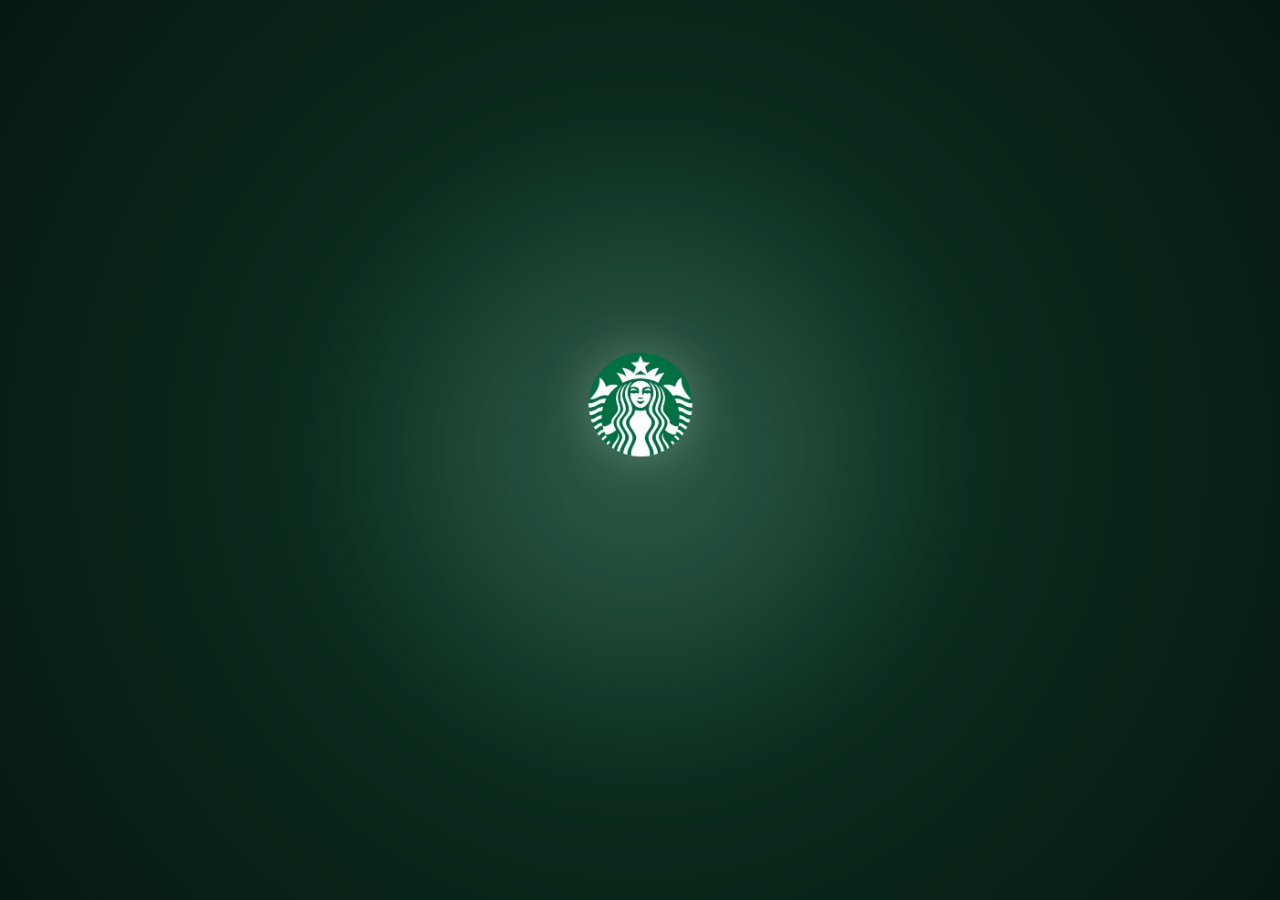
==== index.html @ 46cacd13 "added pages" ====
<!DOCTYPE html>
<html lang="en">

<head>

    <meta charset="UTF-8">

    <meta
        name="viewport"
        content="width=device-width, initial-scale=1.0"
    >

    <title>StarBucks</title>

    <!-- Browser Tab Icon -->
    <link
        rel="icon"
        type="image/png"
        href="images/1.png"
    >

    <link
        rel="stylesheet"
        href="style.css"
    >

</head>


<body>


    <!-- =====================================================
         LOADING SCREEN
    ====================================================== -->

    <div id="loadingScreen">

        <div class="loadingGlow"></div>

        <div id="particles"></div>

        <div class="loadingLogoWrapper">

            <img
                src="images/1.png"
                alt="StarBucks Logo"
                id="loadingLogo"
            >

        </div>

        <div class="loadingBrand">

            <span>StarBucks</span>

            <div class="loadingLine"></div>

            <small>
                COFFEE EXPERIENCE
            </small>

        </div>

    </div>



    <!-- =====================================================
         MAIN SCROLL CONTAINER
    ====================================================== -->

    <main id="page">


        <!-- =================================================
             SECTION 1 — LANDING PAGE
        ================================================== -->

        <section
            class="pageSection landingSection"
            id="homePage"
        >


            <!-- Background Video 1 -->

            <video
                id="backgroundVideo1"
                class="backgroundVideo active"
                muted
                playsinline
                preload="auto"
            ></video>


            <!-- Background Video 2 -->

            <video
                id="backgroundVideo2"
                class="backgroundVideo"
                muted
                playsinline
                preload="auto"
            ></video>


            <!-- Dark overlay -->

            <div class="videoOverlay"></div>


            <!-- NAVBAR -->

            <header class="navbar">


                <!-- LOGO -->

                <a
                    href="#"
                    class="navLogo"
                >

                    <img
                        src="images/1.png"
                        alt="StarBucks Logo"
                    >

                </a>



                <!-- NAVIGATION -->

                <nav class="navLinks">

                    <a href="#summer">
                        MENU
                    </a>

                    <a href="#summer">
                        MERCHANDISE
                    </a>

                    <a href="#summer">
                        REWARDS
                    </a>

                    <a
                        href="#"
                        class="signIn"
                    >
                        Sign in
                    </a>

                    <a
                        href="#"
                        class="joinNow"
                    >
                        Join Now
                    </a>

                </nav>


            </header>



            <!-- HERO -->

            <div class="hero">

                <div class="heroContent">


                    <p class="smallText">
                        WELCOME TO YOUR COFFEE EXPERIENCE
                    </p>


                    <h1>
                        GOOD COFFEE.<br>
                        GOOD MOMENTS.
                    </h1>


                    <p class="heroDescription">
                        Discover handcrafted coffee,
                        delicious moments, and a place
                        made for everyone.
                    </p>


                    <div class="heroButtons">


                        <a
                            href="#summer"
                            class="primaryButton"
                        >
                            ORDER NOW
                        </a>


                        <a
                            href="#summer"
                            class="secondaryButton"
                        >
                            EXPLORE MENU
                        </a>


                    </div>


                </div>

            </div>



            <!-- SCROLL INDICATOR -->

            <a
                href="#summer"
                class="scrollIndicator"
            >

                <span></span>

                <small>
                    SCROLL TO EXPLORE
                </small>

            </a>


        </section>



        <!-- =================================================
             SECTION 2 — SUMMER CLUB
        ================================================== -->

        <section
            class="pageSection summerSection"
            id="summer"
        >


            <!-- Background -->

            <div class="summerBackground"></div>

            <div class="summerOverlay"></div>



            <!-- CONTENT -->

            <div class="summerContainer">


                <!-- IMAGE -->

                <div class="summerImageWrapper">

                    <img
                        src="images/2.png"
                        alt="StarBucks Summer Club"
                        class="summerImage"
                    >

                </div>



                <!-- TEXT -->

                <div class="summerContent">


                    <p class="summerEyebrow">
                        STARBUCKS SUMMER CLUB
                    </p>


                    <h2>

                        <span>Summer</span>

                        <em>
                            is here.
                        </em>

                    </h2>


                    <p class="summerDescription">

                        As summer reaches its peak,
                        Starbucks Summer Club turns up
                        electric vibes with brighter bursts,
                        bolder flavors and seasonal
                        surprises — doubling down on the joy.

                    </p>


                    <a
                        href="#"
                        class="summerButton"
                    >
                        EXPLORE
                    </a>


                </div>


            </div>



            <!-- SCROLL DOWN -->

            <a
                href="#homePage"
                class="summerScroll"
            >

                ↑
                BACK TO TOP

            </a>


        </section>


    </main>



    <script src="script.js"></script>

</body>

</html>
---- style.css ----
/* =========================================================
   STARBUCKS EXPERIENCE
========================================================= */

* {
    margin: 0;
    padding: 0;
    box-sizing: border-box;
}


html {
    scroll-behavior: smooth;
}


body {
    font-family: Arial, Helvetica, sans-serif;
    background: #071a12;
    overflow: hidden;
}


/* =========================================================
   SCROLL SNAP
========================================================= */

#page {

    height: 100vh;

    overflow-y: auto;

    scroll-snap-type: y mandatory;

    scroll-behavior: smooth;

    scrollbar-width: none;
}


#page::-webkit-scrollbar {
    display: none;
}


.pageSection {

    height: 100vh;

    min-height: 100vh;

    position: relative;

    scroll-snap-align: start;

    scroll-snap-stop: always;

    overflow: hidden;
}



/* =========================================================
   LOADING SCREEN
========================================================= */

#loadingScreen {

    position: fixed;

    inset: 0;

    z-index: 9999;

    background:
        radial-gradient(
            circle at center,
            #174b35 0%,
            #0b2b1d 45%,
            #061810 100%
        );

    display: flex;

    align-items: center;

    justify-content: center;

    flex-direction: column;

    opacity: 1;

    visibility: visible;

    transition:
        opacity 1s ease,
        visibility 1s ease;

    overflow: hidden;
}


#loadingScreen.hide {

    opacity: 0;

    visibility: hidden;

    pointer-events: none;

}


.loadingGlow {

    position: absolute;

    width: 450px;

    height: 450px;

    border-radius: 50%;

    background: rgba(255,255,255,.08);

    filter: blur(80px);

    animation: loadingGlow 4s ease-in-out infinite;
}


@keyframes loadingGlow {

    0%,
    100% {
        transform: scale(.8);
        opacity: .4;
    }

    50% {
        transform: scale(1.2);
        opacity: .8;
    }

}


/* =========================================================
   PARTICLES
========================================================= */

#particles {

    position: absolute;

    inset: 0;

    overflow: hidden;

    pointer-events: none;
}


.particle {

    position: absolute;

    border-radius: 50%;

    background: rgba(255,255,255,.8);

    box-shadow:
        0 0 8px rgba(255,255,255,.8);

    opacity: 0;

    animation:
        dustAssemble
        var(--duration)
        ease-out
        var(--delay)
        forwards;
}


@keyframes dustAssemble {

    0% {

        transform:
            translate(
                var(--startX),
                var(--startY)
            )
            scale(1);

        opacity: 0;

    }

    25% {
        opacity: .8;
    }

    75% {
        opacity: .7;
    }

    100% {

        transform:
            translate(0,0)
            scale(.2);

        opacity: 0;

    }

}



/* =========================================================
   LOADING LOGO
========================================================= */

.loadingLogoWrapper {

    position: relative;

    z-index: 5;

    display: flex;

    justify-content: center;

    align-items: center;
}


#loadingLogo {

    width: 115px;

    height: 115px;

    object-fit: contain;

    opacity: 0;

    transform:
        scale(.35)
        rotate(-12deg);

    filter:
        drop-shadow(
            0 0 25px
            rgba(255,255,255,.25)
        );

    transition:
        opacity 1.2s ease,
        transform 1.5s cubic-bezier(.2,.8,.2,1);

}


#loadingLogo.show {

    opacity: 1;

    transform:
        scale(1)
        rotate(0deg);

}



/* =========================================================
   LOADING BRAND
========================================================= */

.loadingBrand {

    position: relative;

    z-index: 5;

    margin-top: 24px;

    text-align: center;

    color: white;

    opacity: 0;

    transform: translateY(20px);

    transition:
        opacity 1s ease,
        transform 1s ease;
}


.loadingBrand.show {

    opacity: 1;

    transform: translateY(0);

}


.loadingBrand span {

    display: block;

    font-size: 24px;

    font-weight: 700;

    letter-spacing: 3px;

}


.loadingLine {

    width: 70px;

    height: 1px;

    margin: 10px auto;

    background: rgba(255,255,255,.7);
}


.loadingBrand small {

    font-size: 9px;

    letter-spacing: 4px;

    opacity: .7;
}



/* =========================================================
   BACKGROUND VIDEOS
========================================================= */

.backgroundVideo {

    position: absolute;

    inset: 0;

    width: 100%;

    height: 100%;

    object-fit: cover;

    opacity: 0;

    z-index: 0;

    transition:
        opacity 1.4s ease;
}


.backgroundVideo.active {

    opacity: 1;

}


/* =========================================================
   VIDEO OVERLAY
========================================================= */

.videoOverlay {

    position: absolute;

    inset: 0;

    z-index: 1;

    background:

        linear-gradient(
            90deg,
            rgba(0,0,0,.42),
            rgba(0,0,0,.12),
            rgba(0,0,0,.4)
        ),

        linear-gradient(
            180deg,
            rgba(0,0,0,.25),
            rgba(0,0,0,.1),
            rgba(0,0,0,.35)
        );

}



/* =========================================================
   NAVBAR
========================================================= */

.navbar {

    position: absolute;

    top: 0;
    left: 0;

    width: 100%;

    height: 100px;

    padding:
        20px
        42px;

    z-index: 10;

    display: flex;

    align-items: center;

    justify-content: space-between;
}


.navLogo img {

    width: 65px;

    height: 65px;

    object-fit: contain;

}


.navLinks {

    display: flex;

    align-items: center;

    gap: 38px;
}


.navLinks a {

    color: white;

    text-decoration: none;

    font-size: 16px;

    font-weight: 700;

    transition:
        opacity .3s ease,
        transform .3s ease;
}


.navLinks a:hover {

    opacity: .75;

    transform: translateY(-2px);

}


.signIn {

    border:
        1px solid
        rgba(255,255,255,.7);

    border-radius: 30px;

    padding:
        11px
        28px;
}


.joinNow {

    background: #000;

    color: white;

    border-radius: 30px;

    padding:
        12px
        30px;
}



/* =========================================================
   HERO
========================================================= */

.hero {

    position: relative;

    z-index: 3;

    width: 100%;

    height: 100%;

    display: flex;

    align-items: center;

    padding-left: 8%;

}


.heroContent {

    max-width: 650px;

    color: white;

    padding-top: 80px;

}


.smallText {

    font-size: 12px;

    letter-spacing: 5px;

    font-weight: 600;

    margin-bottom: 20px;

    opacity: .85;
}


.hero h1 {

    font-size: clamp(
        60px,
        7vw,
        120px
    );

    line-height: .88;

    font-weight: 900;

    letter-spacing: -4px;

    text-shadow:
        0 4px 25px
        rgba(0,0,0,.45);
}


.heroDescription {

    margin-top: 28px;

    max-width: 470px;

    line-height: 1.7;

    font-size: 16px;

    color: rgba(255,255,255,.9);
}


.heroButtons {

    display: flex;

    gap: 12px;

    margin-top: 30px;
}


.primaryButton,
.secondaryButton {

    text-decoration: none;

    padding:
        13px
        25px;

    border-radius: 30px;

    font-size: 12px;

    font-weight: 800;

    transition:
        transform .3s ease,
        background .3s ease;
}


.primaryButton {

    background: white;

    color: #0b3624;
}


.secondaryButton {

    color: white;

    border:
        1px solid
        white;
}


.primaryButton:hover,
.secondaryButton:hover {

    transform: translateY(-3px);

}



/* =========================================================
   SCROLL INDICATOR
========================================================= */

.scrollIndicator {

    position: absolute;

    bottom: 30px;

    left: 50%;

    transform: translateX(-50%);

    z-index: 10;

    text-decoration: none;

    color: white;

    display: flex;

    flex-direction: column;

    align-items: center;

    gap: 10px;

    opacity: .8;
}


.scrollIndicator span {

    width: 20px;

    height: 32px;

    border:
        1px solid
        rgba(255,255,255,.8);

    border-radius: 20px;

    position: relative;
}


.scrollIndicator span::after {

    content: "";

    position: absolute;

    top: 7px;

    left: 50%;

    width: 4px;

    height: 7px;

    border-radius: 10px;

    background: white;

    transform: translateX(-50%);

    animation:
        scrollDot 1.5s infinite;
}


@keyframes scrollDot {

    0% {
        opacity: 0;
        transform:
            translate(-50%,0);
    }

    40% {
        opacity: 1;
    }

    100% {
        opacity: 0;
        transform:
            translate(-50%,10px);
    }

}


.scrollIndicator small {

    font-size: 8px;

    letter-spacing: 3px;
}



/* =========================================================
   SUMMER SECTION
========================================================= */

.summerSection {

    background: #080604;

    display: flex;

    align-items: center;

    justify-content: center;
}


.summerBackground {

    position: absolute;

    inset: 0;

    background-image:
        url("images/summerclub.png");

    background-size: cover;

    background-position: center;

    filter:
        blur(15px)
        brightness(.35)
        saturate(.8);

    transform: scale(1.08);

    z-index: 0;
}


.summerOverlay {

    position: absolute;

    inset: 0;

    background:

        linear-gradient(
            90deg,
            rgba(0,0,0,.75),
            rgba(0,0,0,.48),
            rgba(0,0,0,.72)
        );

    z-index: 1;
}



/* =========================================================
   SUMMER CONTAINER
========================================================= */

.summerContainer {

    position: relative;

    z-index: 3;

    width: 90%;

    max-width: 1500px;

    display: grid;

    grid-template-columns:
        1.15fr
        .85fr;

    align-items: center;

    gap: 8%;

}



/* =========================================================
   SUMMER IMAGE
========================================================= */

.summerImageWrapper {

    width: 100%;

    max-width: 850px;

    border-radius: 30px;

    overflow: hidden;

    box-shadow:
        0 30px 80px
        rgba(0,0,0,.5);

    transform:
        scale(.92);

    opacity: 0;

    animation:
        summerImageIn 1.2s
        cubic-bezier(.2,.8,.2,1)
        forwards;
}


.summerImage {

    width: 100%;

    height: auto;

    display: block;

    object-fit: cover;

}


@keyframes summerImageIn {

    from {

        opacity: 0;

        transform:
            translateX(-80px)
            scale(.85);

    }

    to {

        opacity: 1;

        transform:
            translateX(0)
            scale(1);

    }

}



/* =========================================================
   SUMMER CONTENT
========================================================= */

.summerContent {

    color: white;

    max-width: 650px;

    padding-right: 20px;

}



/* Small title */

.summerEyebrow {

    font-size: 13px;

    letter-spacing: 7px;

    font-weight: 800;

    margin-bottom: 22px;

    /*
       Bright gold/cream so it stays
       visible on both dark/light backgrounds.
    */

    color: #f4d98b;

    text-shadow:
        0 2px 12px
        rgba(0,0,0,.8);
}



/* =========================================================
   SUMMER TITLE
========================================================= */

.summerContent h2 {

    margin: 0;

    font-size: clamp(
        70px,
        8vw,
        145px
    );

    line-height: .78;

    letter-spacing: -7px;

    font-weight: 900;

    color: #fff8df;

    /*
       VERY STRONG TEXT SHADOW
       para klaro bisan mag-light
       or dark ang background.
    */

    text-shadow:

        0 3px 0 rgba(0,0,0,.8),

        0 7px 20px rgba(0,0,0,.8),

        0 15px 45px rgba(0,0,0,.75);
}


.summerContent h2 span {

    display: block;

    color: #fff8df;
}


.summerContent h2 em {

    display: block;

    font-family:
        Georgia,
        "Times New Roman",
        serif;

    font-weight: 500;

    font-style: italic;

    color: #f4d98b;

    text-shadow:

        0 3px 0 rgba(0,0,0,.85),

        0 8px 25px rgba(0,0,0,.9);
}



/* =========================================================
   DESCRIPTION
========================================================= */

.summerDescription {

    margin-top: 38px;

    max-width: 620px;

    font-size: 18px;

    line-height: 1.8;

    font-weight: 500;

    color: #fff;

    /*
       Dark transparent backdrop behind
       text for maximum readability.
    */

    background:
        rgba(0,0,0,.35);

    border-left:
        3px solid
        #f4d98b;

    padding:
        15px
        20px;

    border-radius: 0 12px 12px 0;

    text-shadow:
        0 2px 8px
        rgba(0,0,0,.9);

    backdrop-filter:
        blur(5px);
}



/* =========================================================
   SUMMER BUTTON
========================================================= */

.summerButton {

    display: inline-flex;

    align-items: center;

    justify-content: center;

    min-width: 220px;

    margin-top: 38px;

    padding:
        17px
        40px;

    border-radius: 40px;

    border:
        1px solid
        #f4d98b;

    color: #fff8df;

    text-decoration: none;

    font-size: 14px;

    font-weight: 900;

    letter-spacing: 2px;

    background:
        rgba(0,0,0,.35);

    box-shadow:
        0 8px 30px
        rgba(0,0,0,.35);

    transition:
        .35s ease;
}


.summerButton:hover {

    background: #f4d98b;

    color: #15251b;

    transform:
        translateY(-4px);

    box-shadow:
        0 15px 40px
        rgba(244,217,139,.3);
}



/* =========================================================
   BACK TO TOP
========================================================= */

.summerScroll {

    position: absolute;

    bottom: 25px;

    right: 45px;

    z-index: 5;

    color: white;

    text-decoration: none;

    font-size: 10px;

    letter-spacing: 3px;

    opacity: .7;

    transition: .3s ease;
}


.summerScroll:hover {

    opacity: 1;

    transform:
        translateY(-3px);
}



/* =========================================================
   RESPONSIVE
========================================================= */

@media (max-width: 1000px) {

    .navbar {

        padding:
            15px 25px;

    }


    .navLinks {

        gap: 15px;

    }


    .navLinks a {

        font-size: 12px;

    }


    .hero {

        padding-left: 6%;

    }


    .hero h1 {

        font-size: 65px;

    }


    .summerContainer {

        grid-template-columns:
            1fr;

        gap: 25px;

        width: 85%;

    }


    .summerImageWrapper {

        max-width: 600px;

        margin: auto;

    }


    .summerContent {

        max-width: 700px;

        margin: auto;

        text-align: center;

    }


    .summerDescription {

        text-align: left;

    }


    .summerContent h2 {

        font-size: 80px;

    }

}



@media (max-width: 650px) {

    #page {

        scroll-snap-type: y mandatory;

    }


    .navbar {

        height: 75px;

        padding:
            10px 18px;

    }


    .navLogo img {

        width: 48px;

        height: 48px;

    }


    .navLinks {

        gap: 8px;

    }


    .navLinks a {

        font-size: 9px;

    }


    .signIn,
    .joinNow {

        padding:
            8px
            12px;

    }


    .hero {

        padding:
            0 25px;

    }


    .heroContent {

        padding-top: 80px;

    }


    .smallText {

        font-size: 8px;

        letter-spacing: 3px;

    }


    .hero h1 {

        font-size: 48px;

        letter-spacing: -2px;

    }


    .heroDescription {

        font-size: 13px;

    }


    .summerContainer {

        width: 90%;

    }


    .summerImageWrapper {

        border-radius: 18px;

    }


    .summerContent h2 {

        font-size: 55px;

        letter-spacing: -3px;

    }


    .summerEyebrow {

        font-size: 8px;

        letter-spacing: 4px;

    }


    .summerDescription {

        font-size: 13px;

        line-height: 1.6;

        margin-top: 20px;

    }


    .summerButton {

        min-width: 170px;

        padding:
            13px
            25px;

        margin-top: 20px;

    }


    .summerScroll {

        right: 20px;

        bottom: 20px;

    }

}
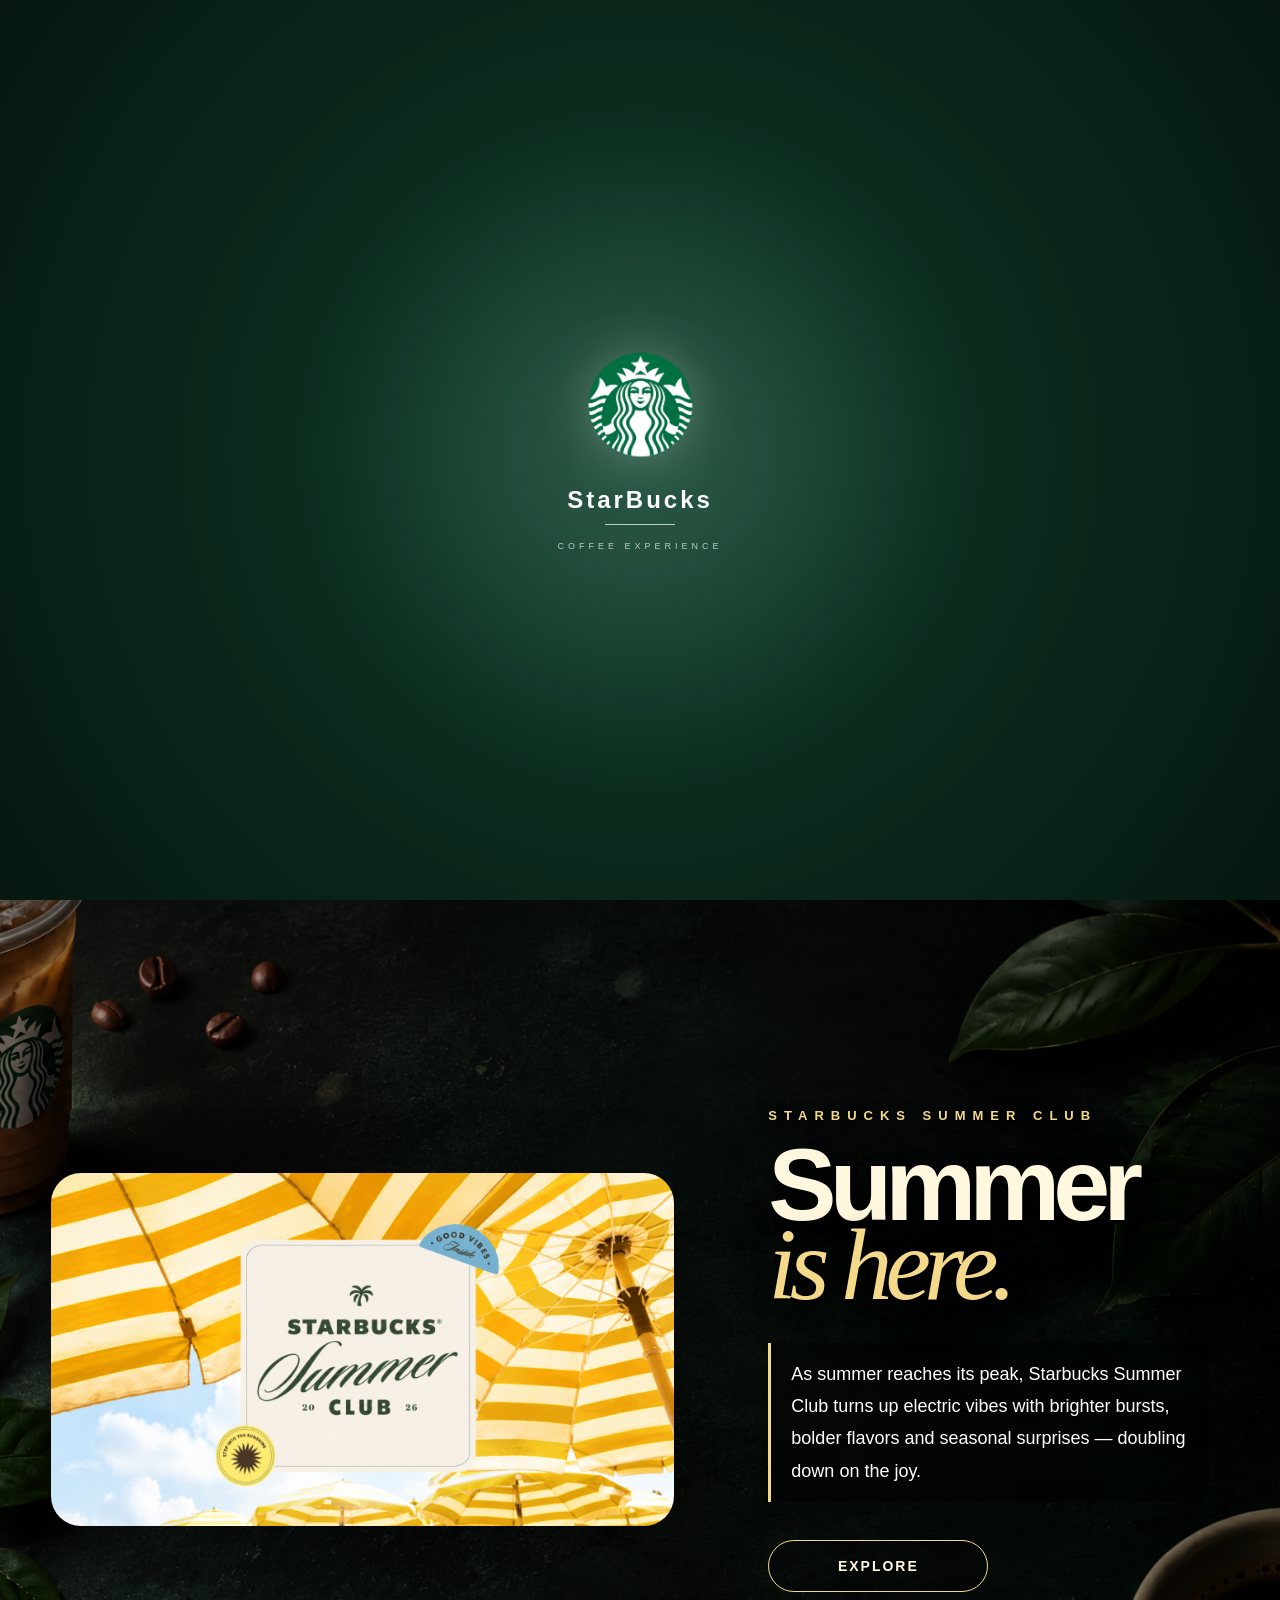
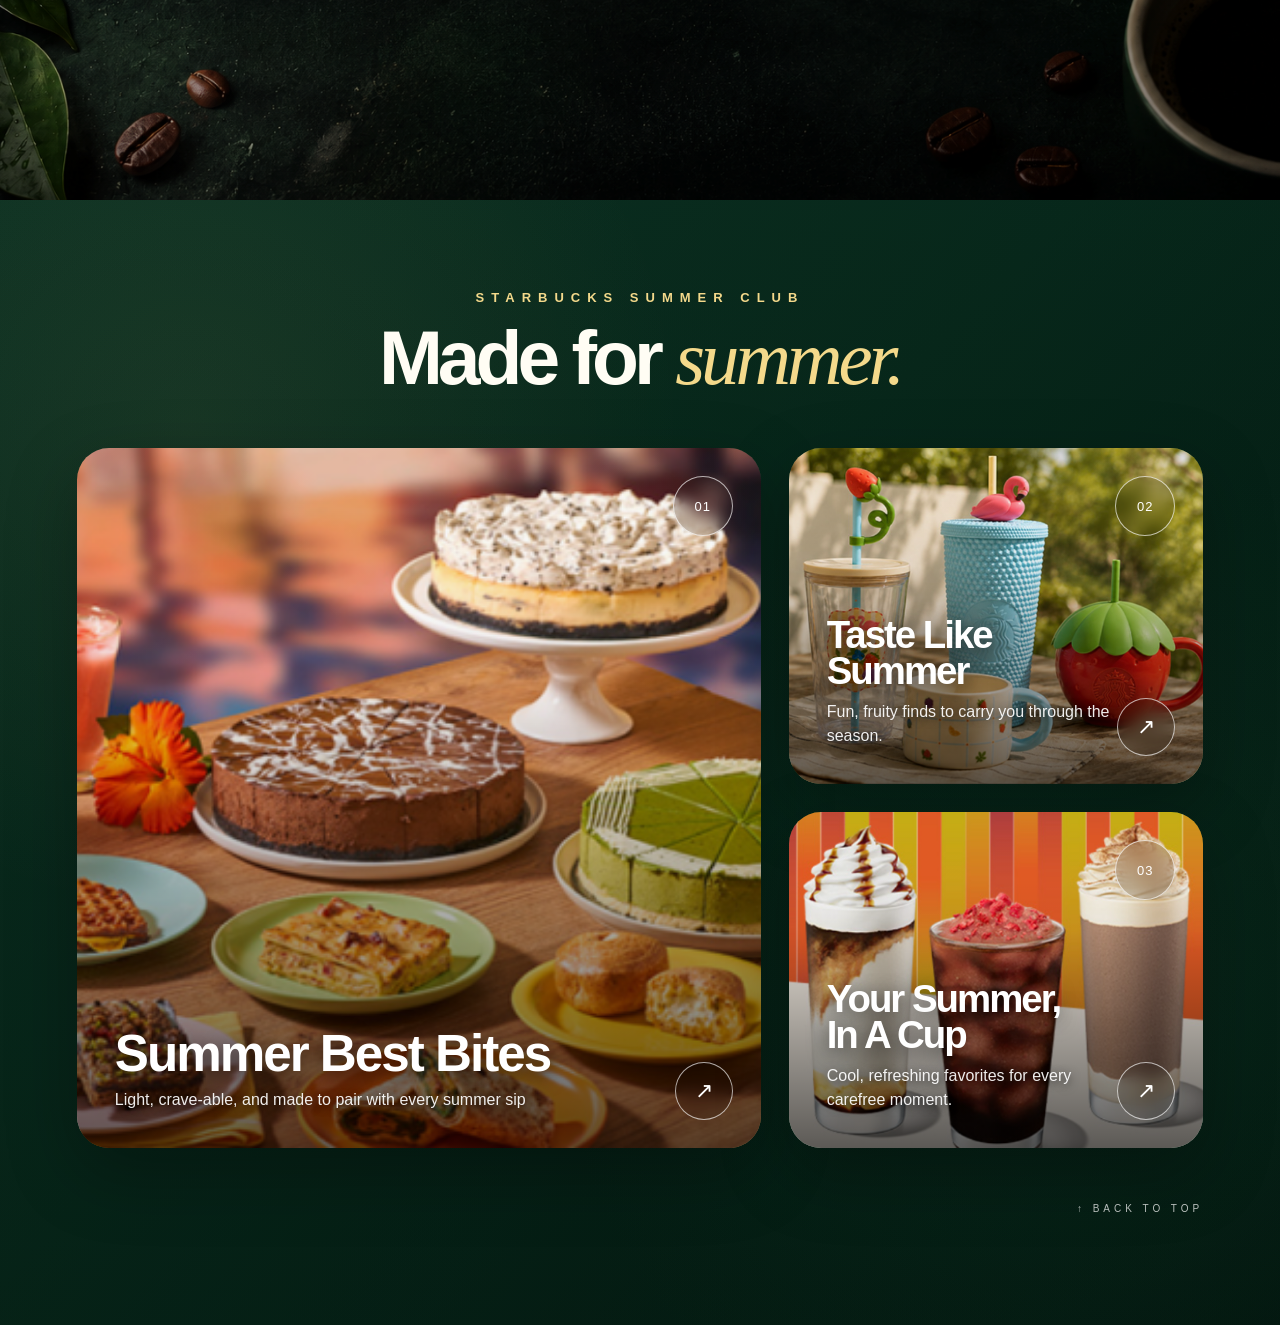
==== commit 3afd716b: "added" ====
--- a/index.html
+++ b/index.html
@@ -12,7 +12,6 @@
 
     <title>StarBucks</title>
 
-    <!-- Browser Tab Icon -->
     <link
         rel="icon"
         type="image/png"
@@ -30,322 +29,525 @@
 <body>
 
 
-    <!-- =====================================================
-         LOADING SCREEN
-    ====================================================== -->
-
-    <div id="loadingScreen">
-
-        <div class="loadingGlow"></div>
-
-        <div id="particles"></div>
-
-        <div class="loadingLogoWrapper">
+<!-- =====================================================
+     LOADING SCREEN
+====================================================== -->
+
+<div id="loadingScreen">
+
+    <div class="loadingGlow"></div>
+
+    <div id="particles"></div>
+
+    <div class="loadingLogoWrapper">
+
+        <img
+            src="images/1.png"
+            alt="StarBucks Logo"
+            id="loadingLogo"
+        >
+
+    </div>
+
+    <div class="loadingBrand">
+
+        <span>StarBucks</span>
+
+        <div class="loadingLine"></div>
+
+        <small>
+            COFFEE EXPERIENCE
+        </small>
+
+    </div>
+
+</div>
+
+
+
+<!-- =====================================================
+     MAIN PAGE
+====================================================== -->
+
+<main id="page">
+
+
+<!-- =====================================================
+     SECTION 1 — HOME
+====================================================== -->
+
+<section
+    class="pageSection landingSection"
+    id="homePage"
+>
+
+
+    <!-- BACKGROUND VIDEO 1 -->
+
+    <video
+        id="backgroundVideo1"
+        class="backgroundVideo active"
+        muted
+        playsinline
+        preload="auto"
+    ></video>
+
+
+    <!-- BACKGROUND VIDEO 2 -->
+
+    <video
+        id="backgroundVideo2"
+        class="backgroundVideo"
+        muted
+        playsinline
+        preload="auto"
+    ></video>
+
+
+    <!-- VIDEO OVERLAY -->
+
+    <div class="videoOverlay"></div>
+
+
+
+    <!-- =================================================
+         NAVBAR
+    ================================================== -->
+
+    <header class="navbar">
+
+
+        <!-- LOGO -->
+
+        <a
+            href="#homePage"
+            class="navLogo"
+        >
 
             <img
                 src="images/1.png"
                 alt="StarBucks Logo"
-                id="loadingLogo"
-            >
+            >
+
+        </a>
+
+
+
+        <!-- NAV LINKS -->
+
+        <nav class="navLinks">
+
+            <a href="#summer">
+                MENU
+            </a>
+
+            <a href="#summerGallery">
+                MERCHANDISE
+            </a>
+
+            <a href="#summerGallery">
+                REWARDS
+            </a>
+
+            <a
+                href="#"
+                class="signIn"
+            >
+                Sign in
+            </a>
+
+            <a
+                href="#"
+                class="joinNow"
+            >
+                Join Now
+            </a>
+
+        </nav>
+
+
+    </header>
+
+
+
+    <!-- =================================================
+         HERO
+    ================================================== -->
+
+    <div class="hero">
+
+        <div class="heroContent">
+
+
+            <p class="smallText">
+                WELCOME TO YOUR COFFEE EXPERIENCE
+            </p>
+
+
+            <h1>
+                GOOD COFFEE.<br>
+                GOOD MOMENTS.
+            </h1>
+
+
+            <p class="heroDescription">
+                Discover handcrafted coffee,
+                delicious moments, and a place
+                made for everyone.
+            </p>
+
+
+            <div class="heroButtons">
+
+
+                <a
+                    href="#summer"
+                    class="primaryButton"
+                >
+                    ORDER NOW
+                </a>
+
+
+                <a
+                    href="#summer"
+                    class="secondaryButton"
+                >
+                    EXPLORE MENU
+                </a>
+
+
+            </div>
+
 
         </div>
 
-        <div class="loadingBrand">
-
-            <span>StarBucks</span>
-
-            <div class="loadingLine"></div>
-
-            <small>
-                COFFEE EXPERIENCE
-            </small>
+    </div>
+
+
+
+    <!-- SCROLL INDICATOR -->
+
+    <a
+        href="#summer"
+        class="scrollIndicator"
+    >
+
+        <span></span>
+
+        <small>
+            SCROLL TO EXPLORE
+        </small>
+
+    </a>
+
+
+</section>
+
+
+
+<!-- =====================================================
+     SECTION 2 — SUMMER CLUB
+====================================================== -->
+
+<section
+    class="pageSection summerSection"
+    id="summer"
+>
+
+
+    <div class="summerBackground"></div>
+
+    <div class="summerOverlay"></div>
+
+
+
+    <div class="summerContainer">
+
+
+        <!-- IMAGE -->
+
+        <div class="summerImageWrapper">
+
+            <img
+                src="images/2.png"
+                alt="StarBucks Summer Club"
+                class="summerImage"
+            >
 
         </div>
 
+
+
+        <!-- TEXT -->
+
+        <div class="summerContent">
+
+
+            <p class="summerEyebrow">
+                STARBUCKS SUMMER CLUB
+            </p>
+
+
+            <h2>
+
+                <span>
+                    Summer
+                </span>
+
+                <em>
+                    is here.
+                </em>
+
+            </h2>
+
+
+            <p class="summerDescription">
+
+                As summer reaches its peak,
+                Starbucks Summer Club turns up
+                electric vibes with brighter bursts,
+                bolder flavors and seasonal
+                surprises — doubling down on the joy.
+
+            </p>
+
+
+            <a
+                href="#summerGallery"
+                class="summerButton"
+            >
+                EXPLORE
+            </a>
+
+
+        </div>
+
+
     </div>
 
 
-
-    <!-- =====================================================
-         MAIN SCROLL CONTAINER
-    ====================================================== -->
-
-    <main id="page">
+</section>
+
+
+
+<!-- =====================================================
+     SECTION 3 — MADE FOR SUMMER
+====================================================== -->
+
+<section
+    class="summerGallerySection"
+    id="summerGallery"
+>
+
+
+    <!-- BACKGROUND -->
+
+    <div class="galleryBackground"></div>
+
+    <div class="galleryOverlay"></div>
+
+
+
+    <div class="galleryContainer">
 
 
         <!-- =================================================
-             SECTION 1 — LANDING PAGE
+             HEADER
         ================================================== -->
 
-        <section
-            class="pageSection landingSection"
-            id="homePage"
+        <div class="galleryHeader">
+
+
+            <p class="galleryEyebrow">
+                STARBUCKS SUMMER CLUB
+            </p>
+
+
+            <h2 class="galleryTitle">
+
+                Made for
+                <em>summer.</em>
+
+            </h2>
+
+
+        </div>
+
+
+
+        <!-- =================================================
+             IMAGE GALLERY
+        ================================================== -->
+
+        <div class="summerGallery">
+
+
+            <!-- =================================================
+                 CARD 01 — 4.PNG
+            ================================================== -->
+
+            <article
+                class="summerCard summerCardLarge"
+            >
+
+
+                <img
+                    src="images/4.png"
+                    alt="Summer Best Bites"
+                >
+
+
+                <div class="cardOverlay"></div>
+
+
+                <div class="cardNumber">
+                    01
+                </div>
+
+
+                <div class="cardContent">
+
+                    <h3>
+                        Summer Best Bites
+                    </h3>
+
+                    <p>
+                        Light, crave-able, and made to pair
+                        with every summer sip
+                    </p>
+
+                </div>
+
+
+                <div class="cardArrow">
+                    ↗
+                </div>
+
+
+            </article>
+
+
+
+            <!-- =================================================
+                 CARD 02 — 5.PNG
+            ================================================== -->
+
+            <article
+                class="summerCard summerCardTop"
+            >
+
+
+                <img
+                    src="images/5.png"
+                    alt="Taste Like Summer"
+                >
+
+
+                <div class="cardOverlay"></div>
+
+
+                <div class="cardNumber">
+                    02
+                </div>
+
+
+                <div class="cardContent">
+
+                    <h3>
+                        Taste Like Summer
+                    </h3>
+
+                    <p>
+                        Fun, fruity finds to carry you
+                        through the season.
+                    </p>
+
+                </div>
+
+
+                <div class="cardArrow">
+                    ↗
+                </div>
+
+
+            </article>
+
+
+
+            <!-- =================================================
+                 CARD 03 — 6.PNG
+            ================================================== -->
+
+            <article
+                class="summerCard summerCardBottom"
+            >
+
+
+                <img
+                    src="images/6.png"
+                    alt="Your Summer In A Cup"
+                >
+
+
+                <div class="cardOverlay"></div>
+
+
+                <div class="cardNumber">
+                    03
+                </div>
+
+
+                <div class="cardContent">
+
+                    <h3>
+                        Your Summer,
+                        <br>
+                        In A Cup
+                    </h3>
+
+                    <p>
+                        Cool, refreshing favorites for
+                        every carefree moment.
+                    </p>
+
+                </div>
+
+
+                <div class="cardArrow">
+                    ↗
+                </div>
+
+
+            </article>
+
+
+        </div>
+
+
+
+        <!-- BACK TO TOP -->
+
+        <a
+            href="#homePage"
+            class="galleryBackTop"
         >
 
-
-            <!-- Background Video 1 -->
-
-            <video
-                id="backgroundVideo1"
-                class="backgroundVideo active"
-                muted
-                playsinline
-                preload="auto"
-            ></video>
-
-
-            <!-- Background Video 2 -->
-
-            <video
-                id="backgroundVideo2"
-                class="backgroundVideo"
-                muted
-                playsinline
-                preload="auto"
-            ></video>
-
-
-            <!-- Dark overlay -->
-
-            <div class="videoOverlay"></div>
-
-
-            <!-- NAVBAR -->
-
-            <header class="navbar">
-
-
-                <!-- LOGO -->
-
-                <a
-                    href="#"
-                    class="navLogo"
-                >
-
-                    <img
-                        src="images/1.png"
-                        alt="StarBucks Logo"
-                    >
-
-                </a>
-
-
-
-                <!-- NAVIGATION -->
-
-                <nav class="navLinks">
-
-                    <a href="#summer">
-                        MENU
-                    </a>
-
-                    <a href="#summer">
-                        MERCHANDISE
-                    </a>
-
-                    <a href="#summer">
-                        REWARDS
-                    </a>
-
-                    <a
-                        href="#"
-                        class="signIn"
-                    >
-                        Sign in
-                    </a>
-
-                    <a
-                        href="#"
-                        class="joinNow"
-                    >
-                        Join Now
-                    </a>
-
-                </nav>
-
-
-            </header>
-
-
-
-            <!-- HERO -->
-
-            <div class="hero">
-
-                <div class="heroContent">
-
-
-                    <p class="smallText">
-                        WELCOME TO YOUR COFFEE EXPERIENCE
-                    </p>
-
-
-                    <h1>
-                        GOOD COFFEE.<br>
-                        GOOD MOMENTS.
-                    </h1>
-
-
-                    <p class="heroDescription">
-                        Discover handcrafted coffee,
-                        delicious moments, and a place
-                        made for everyone.
-                    </p>
-
-
-                    <div class="heroButtons">
-
-
-                        <a
-                            href="#summer"
-                            class="primaryButton"
-                        >
-                            ORDER NOW
-                        </a>
-
-
-                        <a
-                            href="#summer"
-                            class="secondaryButton"
-                        >
-                            EXPLORE MENU
-                        </a>
-
-
-                    </div>
-
-
-                </div>
-
-            </div>
-
-
-
-            <!-- SCROLL INDICATOR -->
-
-            <a
-                href="#summer"
-                class="scrollIndicator"
-            >
-
-                <span></span>
-
-                <small>
-                    SCROLL TO EXPLORE
-                </small>
-
-            </a>
-
-
-        </section>
-
-
-
-        <!-- =================================================
-             SECTION 2 — SUMMER CLUB
-        ================================================== -->
-
-        <section
-            class="pageSection summerSection"
-            id="summer"
-        >
-
-
-            <!-- Background -->
-
-            <div class="summerBackground"></div>
-
-            <div class="summerOverlay"></div>
-
-
-
-            <!-- CONTENT -->
-
-            <div class="summerContainer">
-
-
-                <!-- IMAGE -->
-
-                <div class="summerImageWrapper">
-
-                    <img
-                        src="images/2.png"
-                        alt="StarBucks Summer Club"
-                        class="summerImage"
-                    >
-
-                </div>
-
-
-
-                <!-- TEXT -->
-
-                <div class="summerContent">
-
-
-                    <p class="summerEyebrow">
-                        STARBUCKS SUMMER CLUB
-                    </p>
-
-
-                    <h2>
-
-                        <span>Summer</span>
-
-                        <em>
-                            is here.
-                        </em>
-
-                    </h2>
-
-
-                    <p class="summerDescription">
-
-                        As summer reaches its peak,
-                        Starbucks Summer Club turns up
-                        electric vibes with brighter bursts,
-                        bolder flavors and seasonal
-                        surprises — doubling down on the joy.
-
-                    </p>
-
-
-                    <a
-                        href="#"
-                        class="summerButton"
-                    >
-                        EXPLORE
-                    </a>
-
-
-                </div>
-
-
-            </div>
-
-
-
-            <!-- SCROLL DOWN -->
-
-            <a
-                href="#homePage"
-                class="summerScroll"
-            >
-
-                ↑
-                BACK TO TOP
-
-            </a>
-
-
-        </section>
-
-
-    </main>
-
-
-
-    <script src="script.js"></script>
+            ↑ BACK TO TOP
+
+        </a>
+
+
+    </div>
+
+
+</section>
+
+
+</main>
+
+
+
+<script src="script.js"></script>
 
 </body>
 
--- a/style.css
+++ b/style.css
@@ -15,14 +15,19 @@
 
 
 body {
-    font-family: Arial, Helvetica, sans-serif;
+    font-family:
+        Arial,
+        Helvetica,
+        sans-serif;
+
     background: #071a12;
+
     overflow: hidden;
 }
 
 
 /* =========================================================
-   SCROLL SNAP
+   MAIN SCROLL CONTAINER
 ========================================================= */
 
 #page {
@@ -44,6 +49,10 @@
 }
 
 
+/* =========================================================
+   NORMAL FULL SCREEN SECTIONS
+========================================================= */
+
 .pageSection {
 
     height: 100vh;
@@ -58,7 +67,6 @@
 
     overflow: hidden;
 }
-
 
 
 /* =========================================================
@@ -108,9 +116,12 @@
     visibility: hidden;
 
     pointer-events: none;
-
-}
-
+}
+
+
+/* =========================================================
+   LOADING GLOW
+========================================================= */
 
 .loadingGlow {
 
@@ -122,11 +133,15 @@
 
     border-radius: 50%;
 
-    background: rgba(255,255,255,.08);
+    background:
+        rgba(255,255,255,.08);
 
     filter: blur(80px);
 
-    animation: loadingGlow 4s ease-in-out infinite;
+    animation:
+        loadingGlow 4s
+        ease-in-out
+        infinite;
 }
 
 
@@ -134,12 +149,18 @@
 
     0%,
     100% {
-        transform: scale(.8);
+
+        transform:
+            scale(.8);
+
         opacity: .4;
     }
 
     50% {
-        transform: scale(1.2);
+
+        transform:
+            scale(1.2);
+
         opacity: .8;
     }
 
@@ -168,10 +189,12 @@
 
     border-radius: 50%;
 
-    background: rgba(255,255,255,.8);
+    background:
+        rgba(255,255,255,.8);
 
     box-shadow:
-        0 0 8px rgba(255,255,255,.8);
+        0 0 8px
+        rgba(255,255,255,.8);
 
     opacity: 0;
 
@@ -196,7 +219,6 @@
             scale(1);
 
         opacity: 0;
-
     }
 
     25% {
@@ -214,11 +236,9 @@
             scale(.2);
 
         opacity: 0;
-
-    }
-
-}
-
+    }
+
+}
 
 
 /* =========================================================
@@ -261,8 +281,8 @@
 
     transition:
         opacity 1.2s ease,
-        transform 1.5s cubic-bezier(.2,.8,.2,1);
-
+        transform 1.5s
+        cubic-bezier(.2,.8,.2,1);
 }
 
 
@@ -273,9 +293,7 @@
     transform:
         scale(1)
         rotate(0deg);
-
-}
-
+}
 
 
 /* =========================================================
@@ -296,7 +314,8 @@
 
     opacity: 0;
 
-    transform: translateY(20px);
+    transform:
+        translateY(20px);
 
     transition:
         opacity 1s ease,
@@ -308,8 +327,8 @@
 
     opacity: 1;
 
-    transform: translateY(0);
-
+    transform:
+        translateY(0);
 }
 
 
@@ -322,7 +341,6 @@
     font-weight: 700;
 
     letter-spacing: 3px;
-
 }
 
 
@@ -334,7 +352,8 @@
 
     margin: 10px auto;
 
-    background: rgba(255,255,255,.7);
+    background:
+        rgba(255,255,255,.7);
 }
 
 
@@ -346,7 +365,6 @@
 
     opacity: .7;
 }
-
 
 
 /* =========================================================
@@ -375,9 +393,7 @@
 
 
 .backgroundVideo.active {
-
     opacity: 1;
-
 }
 
 
@@ -408,9 +424,7 @@
             rgba(0,0,0,.1),
             rgba(0,0,0,.35)
         );
-
-}
-
+}
 
 
 /* =========================================================
@@ -422,6 +436,7 @@
     position: absolute;
 
     top: 0;
+
     left: 0;
 
     width: 100%;
@@ -430,7 +445,9 @@
 
     padding:
         20px
-        42px;
+        42px
+        20px
+        8%;
 
     z-index: 10;
 
@@ -442,6 +459,22 @@
 }
 
 
+/* =========================================================
+   NAV LOGO
+========================================================= */
+
+.navLogo {
+
+    display: flex;
+
+    align-items: center;
+
+    justify-content: flex-start;
+
+    flex-shrink: 0;
+}
+
+
 .navLogo img {
 
     width: 65px;
@@ -450,8 +483,13 @@
 
     object-fit: contain;
 
-}
-
+    display: block;
+}
+
+
+/* =========================================================
+   NAV LINKS
+========================================================= */
 
 .navLinks {
 
@@ -483,10 +521,14 @@
 
     opacity: .75;
 
-    transform: translateY(-2px);
-
-}
-
+    transform:
+        translateY(-2px);
+}
+
+
+/* =========================================================
+   SIGN IN
+========================================================= */
 
 .signIn {
 
@@ -497,10 +539,13 @@
     border-radius: 30px;
 
     padding:
-        11px
-        28px;
-}
-
+        11px 28px;
+}
+
+
+/* =========================================================
+   JOIN NOW
+========================================================= */
 
 .joinNow {
 
@@ -511,10 +556,8 @@
     border-radius: 30px;
 
     padding:
-        12px
-        30px;
-}
-
+        12px 30px;
+}
 
 
 /* =========================================================
@@ -536,20 +579,22 @@
     align-items: center;
 
     padding-left: 8%;
-
 }
 
 
 .heroContent {
 
-    max-width: 650px;
+    max-width: 550px;
 
     color: white;
 
-    padding-top: 80px;
-
-}
-
+    padding-top: 150px;
+}
+
+
+/* =========================================================
+   WELCOME
+========================================================= */
 
 .smallText {
 
@@ -561,29 +606,48 @@
 
     margin-bottom: 20px;
 
-    opacity: .85;
-}
-
+    opacity: .9;
+
+    color: white;
+
+    text-shadow:
+        0 2px 12px
+        rgba(0,0,0,.8);
+}
+
+
+/* =========================================================
+   HERO TITLE
+========================================================= */
 
 .hero h1 {
 
-    font-size: clamp(
-        60px,
-        7vw,
-        120px
-    );
+    font-size:
+        clamp(
+            70px,
+            5.5vw,
+            125px
+        );
 
     line-height: .88;
 
     font-weight: 900;
 
     letter-spacing: -4px;
+
+    color: white;
+
+    margin: 0;
 
     text-shadow:
         0 4px 25px
-        rgba(0,0,0,.45);
-}
-
+        rgba(0,0,0,.55);
+}
+
+
+/* =========================================================
+   HERO DESCRIPTION
+========================================================= */
 
 .heroDescription {
 
@@ -595,9 +659,18 @@
 
     font-size: 16px;
 
-    color: rgba(255,255,255,.9);
-}
-
+    color:
+        rgba(255,255,255,.92);
+
+    text-shadow:
+        0 2px 10px
+        rgba(0,0,0,.7);
+}
+
+
+/* =========================================================
+   HERO BUTTONS
+========================================================= */
 
 .heroButtons {
 
@@ -615,8 +688,7 @@
     text-decoration: none;
 
     padding:
-        13px
-        25px;
+        13px 25px;
 
     border-radius: 30px;
 
@@ -651,10 +723,9 @@
 .primaryButton:hover,
 .secondaryButton:hover {
 
-    transform: translateY(-3px);
-
-}
-
+    transform:
+        translateY(-3px);
+}
 
 
 /* =========================================================
@@ -669,7 +740,8 @@
 
     left: 50%;
 
-    transform: translateX(-50%);
+    transform:
+        translateX(-50%);
 
     z-index: 10;
 
@@ -723,17 +795,22 @@
 
     background: white;
 
-    transform: translateX(-50%);
+    transform:
+        translateX(-50%);
 
     animation:
-        scrollDot 1.5s infinite;
+        scrollDot
+        1.5s
+        infinite;
 }
 
 
 @keyframes scrollDot {
 
     0% {
+
         opacity: 0;
+
         transform:
             translate(-50%,0);
     }
@@ -743,7 +820,9 @@
     }
 
     100% {
+
         opacity: 0;
+
         transform:
             translate(-50%,10px);
     }
@@ -759,7 +838,6 @@
 }
 
 
-
 /* =========================================================
    SUMMER SECTION
 ========================================================= */
@@ -776,6 +854,10 @@
 }
 
 
+/* =========================================================
+   SUMMER BACKGROUND
+========================================================= */
+
 .summerBackground {
 
     position: absolute;
@@ -783,22 +865,23 @@
     inset: 0;
 
     background-image:
-        url("images/summerclub.png");
+        url("images/3.png");
 
     background-size: cover;
 
     background-position: center;
 
     filter:
-        blur(15px)
-        brightness(.35)
-        saturate(.8);
-
-    transform: scale(1.08);
+        brightness(.85)
+        saturate(1);
 
     z-index: 0;
 }
 
+
+/* =========================================================
+   SUMMER OVERLAY
+========================================================= */
 
 .summerOverlay {
 
@@ -810,14 +893,13 @@
 
         linear-gradient(
             90deg,
-            rgba(0,0,0,.75),
-            rgba(0,0,0,.48),
-            rgba(0,0,0,.72)
+            rgba(0,0,0,.25),
+            rgba(0,0,0,.12),
+            rgba(0,0,0,.20)
         );
 
     z-index: 1;
 }
-
 
 
 /* =========================================================
@@ -843,9 +925,7 @@
     align-items: center;
 
     gap: 8%;
-
-}
-
+}
 
 
 /* =========================================================
@@ -870,11 +950,6 @@
         scale(.92);
 
     opacity: 0;
-
-    animation:
-        summerImageIn 1.2s
-        cubic-bezier(.2,.8,.2,1)
-        forwards;
 }
 
 
@@ -887,7 +962,6 @@
     display: block;
 
     object-fit: cover;
-
 }
 
 
@@ -900,7 +974,6 @@
         transform:
             translateX(-80px)
             scale(.85);
-
     }
 
     to {
@@ -910,11 +983,9 @@
         transform:
             translateX(0)
             scale(1);
-
-    }
-
-}
-
+    }
+
+}
 
 
 /* =========================================================
@@ -928,12 +999,8 @@
     max-width: 650px;
 
     padding-right: 20px;
-
-}
-
-
-
-/* Small title */
+}
+
 
 .summerEyebrow {
 
@@ -944,11 +1011,6 @@
     font-weight: 800;
 
     margin-bottom: 22px;
-
-    /*
-       Bright gold/cream so it stays
-       visible on both dark/light backgrounds.
-    */
 
     color: #f4d98b;
 
@@ -958,20 +1020,16 @@
 }
 
 
-
-/* =========================================================
-   SUMMER TITLE
-========================================================= */
-
 .summerContent h2 {
 
     margin: 0;
 
-    font-size: clamp(
-        70px,
-        8vw,
-        145px
-    );
+    font-size:
+        clamp(
+            70px,
+            8vw,
+            145px
+        );
 
     line-height: .78;
 
@@ -981,19 +1039,16 @@
 
     color: #fff8df;
 
-    /*
-       VERY STRONG TEXT SHADOW
-       para klaro bisan mag-light
-       or dark ang background.
-    */
-
     text-shadow:
 
-        0 3px 0 rgba(0,0,0,.8),
-
-        0 7px 20px rgba(0,0,0,.8),
-
-        0 15px 45px rgba(0,0,0,.75);
+        0 3px 0
+        rgba(0,0,0,.8),
+
+        0 7px 20px
+        rgba(0,0,0,.8),
+
+        0 15px 45px
+        rgba(0,0,0,.75);
 }
 
 
@@ -1019,19 +1074,8 @@
     font-style: italic;
 
     color: #f4d98b;
-
-    text-shadow:
-
-        0 3px 0 rgba(0,0,0,.85),
-
-        0 8px 25px rgba(0,0,0,.9);
-}
-
-
-
-/* =========================================================
-   DESCRIPTION
-========================================================= */
+}
+
 
 .summerDescription {
 
@@ -1046,11 +1090,6 @@
     font-weight: 500;
 
     color: #fff;
-
-    /*
-       Dark transparent backdrop behind
-       text for maximum readability.
-    */
 
     background:
         rgba(0,0,0,.35);
@@ -1060,10 +1099,10 @@
         #f4d98b;
 
     padding:
-        15px
-        20px;
-
-    border-radius: 0 12px 12px 0;
+        15px 20px;
+
+    border-radius:
+        0 12px 12px 0;
 
     text-shadow:
         0 2px 8px
@@ -1074,7 +1113,6 @@
 }
 
 
-
 /* =========================================================
    SUMMER BUTTON
 ========================================================= */
@@ -1092,8 +1130,7 @@
     margin-top: 38px;
 
     padding:
-        17px
-        40px;
+        17px 40px;
 
     border-radius: 40px;
 
@@ -1114,10 +1151,6 @@
     background:
         rgba(0,0,0,.35);
 
-    box-shadow:
-        0 8px 30px
-        rgba(0,0,0,.35);
-
     transition:
         .35s ease;
 }
@@ -1131,16 +1164,11 @@
 
     transform:
         translateY(-4px);
-
-    box-shadow:
-        0 15px 40px
-        rgba(244,217,139,.3);
-}
-
-
-
-/* =========================================================
-   BACK TO TOP
+}
+
+
+/* =========================================================
+   BACK TO TOP — SUMMER
 ========================================================= */
 
 .summerScroll {
@@ -1163,7 +1191,8 @@
 
     opacity: .7;
 
-    transition: .3s ease;
+    transition:
+        .3s ease;
 }
 
 
@@ -1176,58 +1205,720 @@
 }
 
 
-
-/* =========================================================
-   RESPONSIVE
+/* =========================================================
+   =========================================================
+   SECTION 3 — MADE FOR SUMMER
+   =========================================================
+========================================================= */
+
+.summerGallerySection {
+
+    position: relative;
+
+    width: 100%;
+
+    /*
+       IMPORTANT:
+       DILI NATON 100VH.
+       Mas taas siya para dili maputol ang images.
+    */
+
+    min-height: 125vh;
+
+    padding:
+        90px
+        6%
+        110px;
+
+    background:
+        linear-gradient(
+            135deg,
+            #0d3525 0%,
+            #082b1d 45%,
+            #031810 100%
+        );
+
+    overflow: hidden;
+}
+
+
+/* =========================================================
+   GALLERY BACKGROUND
+========================================================= */
+
+.galleryBackground {
+
+    position: absolute;
+
+    inset: 0;
+
+    background:
+
+        radial-gradient(
+            circle at 15% 20%,
+            rgba(244,217,139,.08),
+            transparent 35%
+        ),
+
+        radial-gradient(
+            circle at 85% 70%,
+            rgba(30,100,65,.20),
+            transparent 40%
+        );
+
+    z-index: 0;
+}
+
+
+.galleryOverlay {
+
+    position: absolute;
+
+    inset: 0;
+
+    background:
+        linear-gradient(
+            180deg,
+            rgba(2,18,12,.15),
+            rgba(2,18,12,.35)
+        );
+
+    z-index: 1;
+
+    pointer-events: none;
+}
+
+
+/* =========================================================
+   GALLERY CONTAINER
+========================================================= */
+
+.galleryContainer {
+
+    position: relative;
+
+    z-index: 3;
+
+    width: 100%;
+
+    max-width: 1550px;
+
+    margin: 0 auto;
+}
+
+
+/* =========================================================
+   GALLERY HEADER
+========================================================= */
+
+.galleryHeader {
+
+    text-align: center;
+
+    margin-bottom: 55px;
+}
+
+
+.galleryEyebrow {
+
+    margin:
+        0 0 18px;
+
+    color: #f4d98b;
+
+    font-size: 13px;
+
+    font-weight: 800;
+
+    letter-spacing: 7px;
+
+    text-transform: uppercase;
+}
+
+
+.galleryTitle {
+
+    margin: 0;
+
+    color: #fffdf4;
+
+    font-size:
+        clamp(
+            55px,
+            6vw,
+            105px
+        );
+
+    line-height: .9;
+
+    font-weight: 900;
+
+    letter-spacing: -5px;
+}
+
+
+.galleryTitle em {
+
+    font-family:
+        Georgia,
+        "Times New Roman",
+        serif;
+
+    font-weight: 500;
+
+    color: #f4d98b;
+
+    letter-spacing: -4px;
+}
+
+
+/* =========================================================
+   GALLERY GRID
+========================================================= */
+
+.summerGallery {
+
+    display: grid;
+
+    grid-template-columns:
+        1.65fr
+        1fr;
+
+    grid-template-rows:
+        1fr
+        1fr;
+
+    gap: 28px;
+
+    min-height: 700px;
+}
+
+
+/* =========================================================
+   CARD
+========================================================= */
+
+.summerCard {
+
+    position: relative;
+
+    overflow: hidden;
+
+    border-radius: 32px;
+
+    background: #123c2a;
+
+    cursor: pointer;
+
+    isolation: isolate;
+
+    box-shadow:
+        0 25px 70px
+        rgba(0,0,0,.28);
+
+    transition:
+        transform .6s
+        cubic-bezier(.2,.8,.2,1),
+        box-shadow .6s ease;
+}
+
+
+/* =========================================================
+   LARGE CARD
+========================================================= */
+
+.summerCardLarge {
+
+    grid-column: 1;
+
+    grid-row:
+        1 / span 2;
+
+    min-height: 700px;
+}
+
+
+/* =========================================================
+   TOP RIGHT
+========================================================= */
+
+.summerCardTop {
+
+    grid-column: 2;
+
+    grid-row: 1;
+
+    min-height: 335px;
+}
+
+
+/* =========================================================
+   BOTTOM RIGHT
+========================================================= */
+
+.summerCardBottom {
+
+    grid-column: 2;
+
+    grid-row: 2;
+
+    min-height: 335px;
+}
+
+
+/* =========================================================
+   CARD IMAGE
+========================================================= */
+
+.summerCard img {
+
+    position: absolute;
+
+    inset: 0;
+
+    width: 100%;
+
+    height: 100%;
+
+    object-fit: cover;
+
+    display: block;
+
+    transition:
+        transform .9s
+        cubic-bezier(.2,.8,.2,1),
+        filter .6s ease;
+}
+
+
+/* =========================================================
+   CARD OVERLAY
+========================================================= */
+
+.cardOverlay {
+
+    position: absolute;
+
+    inset: 0;
+
+    z-index: 1;
+
+    background:
+        linear-gradient(
+            180deg,
+            rgba(0,0,0,.03) 20%,
+            rgba(0,0,0,.08) 35%,
+            rgba(0,0,0,.82) 100%
+        );
+
+    opacity: .75;
+
+    transition:
+        opacity .5s ease;
+}
+
+
+/* =========================================================
+   CARD HOVER
+========================================================= */
+
+.summerCard:hover {
+
+    transform:
+        translateY(-8px);
+
+    box-shadow:
+        0 35px 90px
+        rgba(0,0,0,.45);
+}
+
+
+.summerCard:hover img {
+
+    transform:
+        scale(1.07);
+
+    filter:
+        brightness(.82)
+        saturate(1.08);
+}
+
+
+.summerCard:hover .cardOverlay {
+
+    opacity: .95;
+}
+
+
+/* =========================================================
+   CARD NUMBER
+========================================================= */
+
+.cardNumber {
+
+    position: absolute;
+
+    top: 28px;
+
+    right: 28px;
+
+    z-index: 3;
+
+    width: 60px;
+
+    height: 60px;
+
+    display: flex;
+
+    align-items: center;
+
+    justify-content: center;
+
+    border:
+        1px solid
+        rgba(255,255,255,.65);
+
+    border-radius: 50%;
+
+    color: white;
+
+    font-size: 13px;
+
+    letter-spacing: 1px;
+
+    backdrop-filter:
+        blur(8px);
+
+    background:
+        rgba(0,0,0,.12);
+
+    transition:
+        background .4s ease,
+        transform .4s ease;
+}
+
+
+.summerCard:hover .cardNumber {
+
+    background:
+        rgba(244,217,139,.18);
+
+    transform:
+        rotate(8deg)
+        scale(1.05);
+}
+
+
+/* =========================================================
+   CARD CONTENT
+========================================================= */
+
+.cardContent {
+
+    position: absolute;
+
+    left: 38px;
+
+    right: 90px;
+
+    bottom: 35px;
+
+    z-index: 3;
+
+    color: white;
+}
+
+
+.cardContent h3 {
+
+    margin:
+        0 0 10px;
+
+    font-size:
+        clamp(
+            28px,
+            3vw,
+            55px
+        );
+
+    line-height: .95;
+
+    font-weight: 900;
+
+    letter-spacing: -2px;
+
+    text-shadow:
+        0 4px 20px
+        rgba(0,0,0,.65);
+}
+
+
+.cardContent p {
+
+    margin: 0;
+
+    max-width: 600px;
+
+    font-size: 16px;
+
+    line-height: 1.55;
+
+    font-weight: 500;
+
+    color:
+        rgba(255,255,255,.92);
+
+    text-shadow:
+        0 2px 10px
+        rgba(0,0,0,.7);
+}
+
+
+/* =========================================================
+   LARGE CARD TITLE
+========================================================= */
+
+.summerCardLarge
+.cardContent
+h3 {
+
+    font-size:
+        clamp(
+            38px,
+            4vw,
+            70px
+        );
+}
+
+
+/* =========================================================
+   ARROW
+========================================================= */
+
+.cardArrow {
+
+    position: absolute;
+
+    right: 28px;
+
+    bottom: 28px;
+
+    z-index: 4;
+
+    width: 58px;
+
+    height: 58px;
+
+    display: flex;
+
+    align-items: center;
+
+    justify-content: center;
+
+    border:
+        1px solid
+        rgba(255,255,255,.65);
+
+    border-radius: 50%;
+
+    color: #fff;
+
+    font-size: 22px;
+
+    background:
+        rgba(0,0,0,.12);
+
+    backdrop-filter:
+        blur(8px);
+
+    transition:
+        transform .4s ease,
+        background .4s ease,
+        color .4s ease;
+}
+
+
+.summerCard:hover .cardArrow {
+
+    transform:
+        rotate(45deg)
+        scale(1.08);
+
+    background: #f4d98b;
+
+    color: #123322;
+
+    border-color:
+        #f4d98b;
+}
+
+
+/* =========================================================
+   GALLERY BACK TOP
+========================================================= */
+
+.galleryBackTop {
+
+    display: block;
+
+    width: fit-content;
+
+    margin:
+        55px
+        0
+        0
+        auto;
+
+    color:
+        rgba(255,255,255,.75);
+
+    text-decoration: none;
+
+    font-size: 10px;
+
+    letter-spacing: 4px;
+
+    transition:
+        transform .3s ease,
+        color .3s ease;
+}
+
+
+.galleryBackTop:hover {
+
+    color: #f4d98b;
+
+    transform:
+        translateY(-3px);
+}
+
+
+/* =========================================================
+   GALLERY CARD ANIMATION
+========================================================= */
+
+.summerCard {
+
+    opacity: 0;
+
+    transform:
+        translateY(60px);
+}
+
+
+.summerCardLarge {
+
+    animation:
+        galleryCardIn 1s
+        .1s
+        cubic-bezier(.2,.8,.2,1)
+        forwards;
+}
+
+
+.summerCardTop {
+
+    animation:
+        galleryCardIn 1s
+        .25s
+        cubic-bezier(.2,.8,.2,1)
+        forwards;
+}
+
+
+.summerCardBottom {
+
+    animation:
+        galleryCardIn 1s
+        .4s
+        cubic-bezier(.2,.8,.2,1)
+        forwards;
+}
+
+
+@keyframes galleryCardIn {
+
+    from {
+
+        opacity: 0;
+
+        transform:
+            translateY(60px);
+    }
+
+    to {
+
+        opacity: 1;
+
+        transform:
+            translateY(0);
+    }
+
+}
+
+
+/* =========================================================
+   TABLET
 ========================================================= */
 
 @media (max-width: 1000px) {
 
+
     .navbar {
 
         padding:
-            15px 25px;
-
+            15px
+            25px
+            15px
+            6%;
+    }
+
+
+    .navLogo img {
+
+        width: 58px;
+
+        height: 58px;
     }
 
 
     .navLinks {
 
         gap: 15px;
-
     }
 
 
     .navLinks a {
 
         font-size: 12px;
-
     }
 
 
     .hero {
 
         padding-left: 6%;
-
+    }
+
+
+    .heroContent {
+
+        padding-top: 90px;
     }
 
 
     .hero h1 {
 
         font-size: 65px;
-
     }
 
 
     .summerContainer {
 
-        grid-template-columns:
-            1fr;
+        grid-template-columns: 1fr;
 
         gap: 25px;
 
         width: 85%;
-
     }
 
 
@@ -1236,7 +1927,6 @@
         max-width: 600px;
 
         margin: auto;
-
     }
 
 
@@ -1247,33 +1937,85 @@
         margin: auto;
 
         text-align: center;
-
     }
 
 
     .summerDescription {
 
         text-align: left;
-
     }
 
 
     .summerContent h2 {
 
         font-size: 80px;
-
-    }
-
-}
-
-
+    }
+
+
+
+    /* ============================
+       GALLERY TABLET
+    ============================ */
+
+    .summerGallerySection {
+
+        min-height: auto;
+
+        padding:
+            80px
+            5%
+            100px;
+    }
+
+
+    .summerGallery {
+
+        grid-template-columns: 1fr;
+
+        grid-template-rows: auto;
+
+        min-height: auto;
+
+        gap: 25px;
+    }
+
+
+    .summerCardLarge,
+    .summerCardTop,
+    .summerCardBottom {
+
+        grid-column: auto;
+
+        grid-row: auto;
+
+        min-height: 500px;
+    }
+
+
+    .summerCardLarge {
+
+        min-height: 600px;
+    }
+
+
+    .galleryHeader {
+
+        margin-bottom: 40px;
+    }
+
+}
+
+
+/* =========================================================
+   MOBILE
+========================================================= */
 
 @media (max-width: 650px) {
 
+
     #page {
 
         scroll-snap-type: y mandatory;
-
     }
 
 
@@ -1282,8 +2024,10 @@
         height: 75px;
 
         padding:
-            10px 18px;
-
+            10px
+            18px
+            10px
+            5%;
     }
 
 
@@ -1292,21 +2036,18 @@
         width: 48px;
 
         height: 48px;
-
     }
 
 
     .navLinks {
 
         gap: 8px;
-
     }
 
 
     .navLinks a {
 
         font-size: 9px;
-
     }
 
 
@@ -1314,24 +2055,20 @@
     .joinNow {
 
         padding:
-            8px
-            12px;
-
+            8px 12px;
     }
 
 
     .hero {
 
         padding:
-            0 25px;
-
+            0 5%;
     }
 
 
     .heroContent {
 
         padding-top: 80px;
-
     }
 
 
@@ -1341,6 +2078,7 @@
 
         letter-spacing: 3px;
 
+        margin-bottom: 15px;
     }
 
 
@@ -1349,28 +2087,30 @@
         font-size: 48px;
 
         letter-spacing: -2px;
-
     }
 
 
     .heroDescription {
 
         font-size: 13px;
-
+    }
+
+
+    .heroButtons {
+
+        flex-wrap: wrap;
     }
 
 
     .summerContainer {
 
         width: 90%;
-
     }
 
 
     .summerImageWrapper {
 
         border-radius: 18px;
-
     }
 
 
@@ -1379,7 +2119,6 @@
         font-size: 55px;
 
         letter-spacing: -3px;
-
     }
 
 
@@ -1388,7 +2127,6 @@
         font-size: 8px;
 
         letter-spacing: 4px;
-
     }
 
 
@@ -1399,7 +2137,6 @@
         line-height: 1.6;
 
         margin-top: 20px;
-
     }
 
 
@@ -1408,11 +2145,9 @@
         min-width: 170px;
 
         padding:
-            13px
-            25px;
+            13px 25px;
 
         margin-top: 20px;
-
     }
 
 
@@ -1421,7 +2156,200 @@
         right: 20px;
 
         bottom: 20px;
-
-    }
-
+    }
+
+
+
+    /* ============================
+       GALLERY MOBILE
+    ============================ */
+
+    .summerGallerySection {
+
+        padding:
+            70px
+            18px
+            80px;
+    }
+
+
+    .galleryEyebrow {
+
+        font-size: 9px;
+
+        letter-spacing: 4px;
+
+        margin-bottom: 15px;
+    }
+
+
+    .galleryTitle {
+
+        font-size: 48px;
+
+        letter-spacing: -3px;
+    }
+
+
+    .galleryTitle em {
+
+        letter-spacing: -2px;
+    }
+
+
+    .summerGallery {
+
+        gap: 18px;
+    }
+
+
+    .summerCardLarge,
+    .summerCardTop,
+    .summerCardBottom {
+
+        min-height: 380px;
+
+        border-radius: 22px;
+    }
+
+
+    .summerCardLarge {
+
+        min-height: 480px;
+    }
+
+
+    .cardNumber {
+
+        top: 18px;
+
+        right: 18px;
+
+        width: 45px;
+
+        height: 45px;
+
+        font-size: 10px;
+    }
+
+
+    .cardContent {
+
+        left: 22px;
+
+        right: 70px;
+
+        bottom: 22px;
+    }
+
+
+    .cardContent h3 {
+
+        font-size: 29px;
+
+        letter-spacing: -1px;
+    }
+
+
+    .summerCardLarge
+    .cardContent
+    h3 {
+
+        font-size: 38px;
+    }
+
+
+    .cardContent p {
+
+        font-size: 13px;
+
+        line-height: 1.45;
+    }
+
+
+    .cardArrow {
+
+        right: 18px;
+
+        bottom: 18px;
+
+        width: 45px;
+
+        height: 45px;
+
+        font-size: 17px;
+    }
+
+
+    .galleryBackTop {
+
+        margin-top: 40px;
+
+        font-size: 8px;
+
+        letter-spacing: 3px;
+    }
+
+} 
+
+/* =========================================================
+   FIX — FULL PAGE SCROLL
+========================================================= */
+
+html,
+body {
+    width: 100%;
+    min-height: 100%;
+    margin: 0;
+    padding: 0;
+}
+
+body {
+    overflow-x: hidden;
+    overflow-y: auto;
+}
+
+/* Main page must be allowed to grow */
+#homePage,
+#page {
+    width: 100%;
+    min-height: 100vh;
+    height: auto;
+    overflow: visible;
+}
+
+/* Every section can grow naturally */
+.pageSection {
+    width: 100%;
+    min-height: 100vh;
+    height: auto;
+    overflow: visible;
+}
+
+/* Summer / gallery section */
+.summerSection {
+    min-height: 100vh;
+    height: auto;
+    padding: 100px 0;
+}
+
+/* Prevent content from being cut */
+.summerContainer {
+    width: min(92%, 1500px);
+    margin: 0 auto;
+}
+
+/* Images must stay inside their section */
+.summerImageWrapper,
+.summerCard,
+.summerGalleryCard {
+    overflow: hidden;
+}
+
+/* Back to top stays clickable */
+.summerScroll {
+    position: fixed;
+    right: 35px;
+    bottom: 25px;
+    z-index: 100;
 }
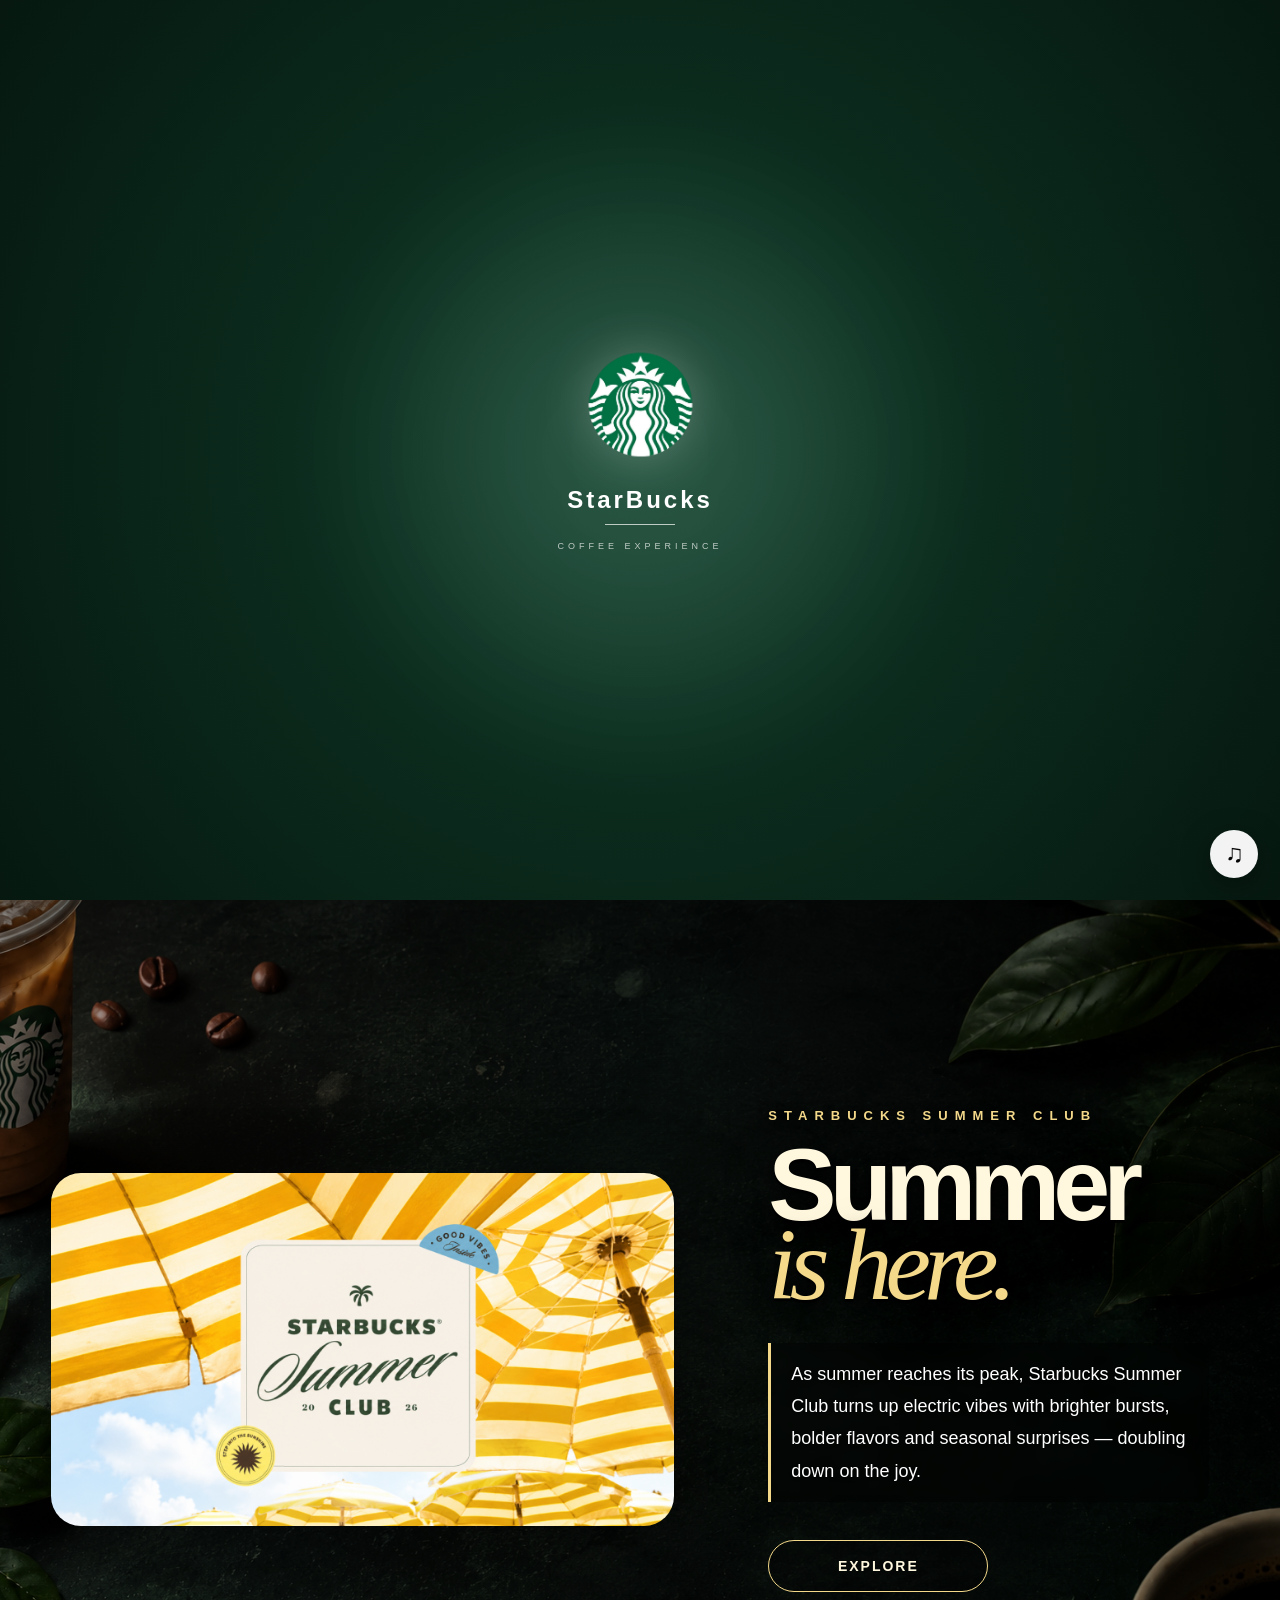
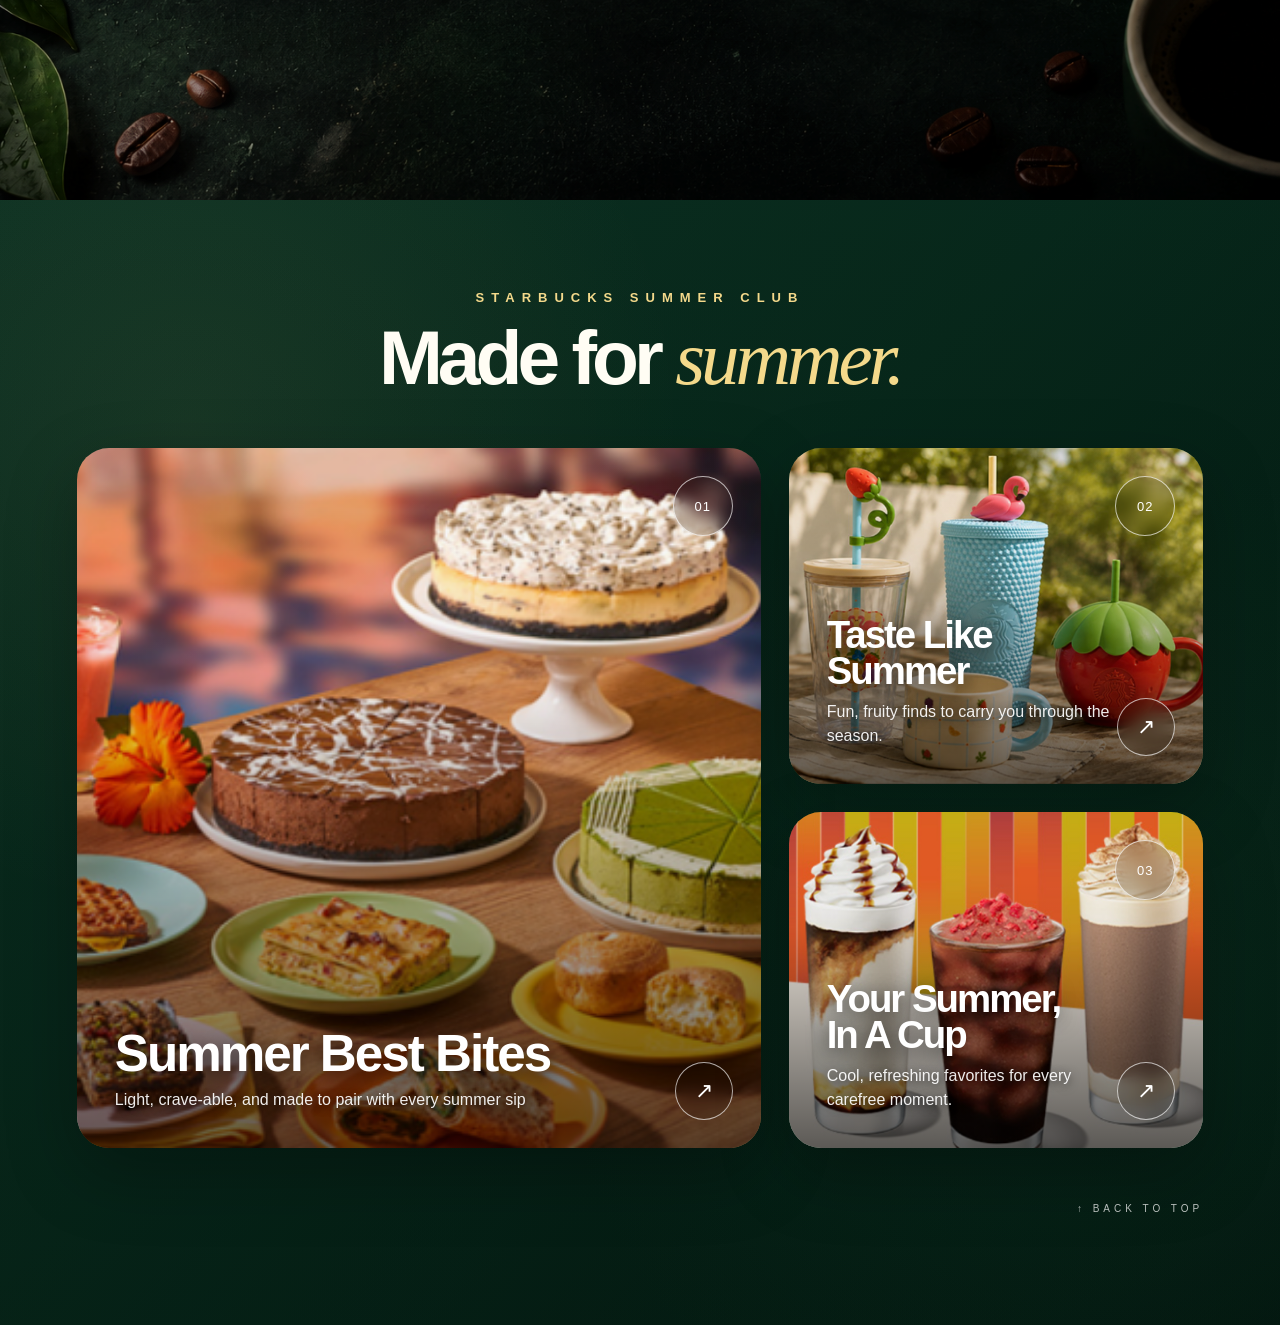
==== commit 74081d37: "added music" ====
--- a/index.html
+++ b/index.html
@@ -549,6 +549,31 @@
 
 <script src="script.js"></script>
 
+<!-- =====================================================
+     FLOATING MUSIC PLAYER
+====================================================== -->
+
+<audio id="backgroundMusic" loop preload="auto">
+    <source src="music/1.mp3" type="audio/mpeg">
+</audio>
+
+<button
+    id="musicButton"
+    class="musicButton"
+    type="button"
+    aria-label="Play music"
+    title="Play music"
+>
+    <span class="musicIcon">♫</span>
+
+    <span class="musicWave">
+        <i></i>
+        <i></i>
+        <i></i>
+        <i></i>
+    </span>
+</button>
+
 </body>
 
 </html>
--- a/style.css
+++ b/style.css
@@ -2352,4 +2352,248 @@
     right: 35px;
     bottom: 25px;
     z-index: 100;
+} 
+
+/* =========================================================
+   FLOATING MUSIC PLAYER
+========================================================= */
+
+.musicButton {
+
+    position: fixed;
+
+    right: 22px;
+
+    bottom: 22px;
+
+    width: 48px;
+
+    height: 48px;
+
+    border: none;
+
+    border-radius: 50%;
+
+    background: rgba(255, 255, 255, .95);
+
+    color: #050505;
+
+    display: flex;
+
+    align-items: center;
+
+    justify-content: center;
+
+    gap: 3px;
+
+    cursor: pointer;
+
+    z-index: 9999;
+
+    box-shadow:
+        0 8px 30px
+        rgba(0, 0, 0, .35);
+
+    transition:
+        transform .3s ease,
+        background .3s ease,
+        box-shadow .3s ease;
+}
+
+
+.musicButton:hover {
+
+    transform:
+        scale(1.08);
+
+    background: #f4d98b;
+
+    box-shadow:
+        0 10px 35px
+        rgba(0, 0, 0, .45);
+}
+
+
+/* =========================================================
+   MUSIC NOTE
+========================================================= */
+
+.musicIcon {
+
+    font-size: 25px;
+
+    line-height: 1;
+
+    transform:
+        translateY(-1px);
+
+    transition:
+        transform .3s ease;
+}
+
+
+/* =========================================================
+   MUSIC WAVES
+========================================================= */
+
+.musicWave {
+
+    position: absolute;
+
+    bottom: 7px;
+
+    right: 7px;
+
+    display: flex;
+
+    align-items: flex-end;
+
+    gap: 2px;
+
+    opacity: 0;
+
+    transition:
+        opacity .3s ease;
+}
+
+
+.musicWave i {
+
+    display: block;
+
+    width: 2px;
+
+    height: 5px;
+
+    border-radius: 5px;
+
+    background: #111;
+
+    animation:
+        musicBars .8s
+        ease-in-out
+        infinite;
+}
+
+
+.musicWave i:nth-child(1) {
+
+    height: 5px;
+
+    animation-delay: 0s;
+}
+
+
+.musicWave i:nth-child(2) {
+
+    height: 9px;
+
+    animation-delay: .15s;
+}
+
+
+.musicWave i:nth-child(3) {
+
+    height: 7px;
+
+    animation-delay: .3s;
+}
+
+
+.musicWave i:nth-child(4) {
+
+    height: 11px;
+
+    animation-delay: .45s;
+}
+
+
+@keyframes musicBars {
+
+    0%,
+    100% {
+
+        transform:
+            scaleY(.5);
+    }
+
+    50% {
+
+        transform:
+            scaleY(1);
+    }
+}
+
+
+/* =========================================================
+   PLAYING STATE
+========================================================= */
+
+.musicButton.playing {
+
+    background: #f4d98b;
+
+    animation:
+        musicPulse 2s
+        ease-in-out
+        infinite;
+}
+
+
+.musicButton.playing .musicIcon {
+
+    transform:
+        rotate(-8deg)
+        scale(1.05);
+}
+
+
+.musicButton.playing .musicWave {
+
+    opacity: 1;
+}
+
+
+@keyframes musicPulse {
+
+    0%,
+    100% {
+
+        box-shadow:
+            0 8px 30px
+            rgba(0, 0, 0, .35);
+    }
+
+    50% {
+
+        box-shadow:
+            0 8px 35px
+            rgba(244, 217, 139, .45);
+    }
+}
+
+
+/* =========================================================
+   MOBILE
+========================================================= */
+
+@media (max-width: 650px) {
+
+    .musicButton {
+
+        width: 43px;
+
+        height: 43px;
+
+        right: 16px;
+
+        bottom: 16px;
+    }
+
+
+    .musicIcon {
+
+        font-size: 22px;
+    }
+
 }
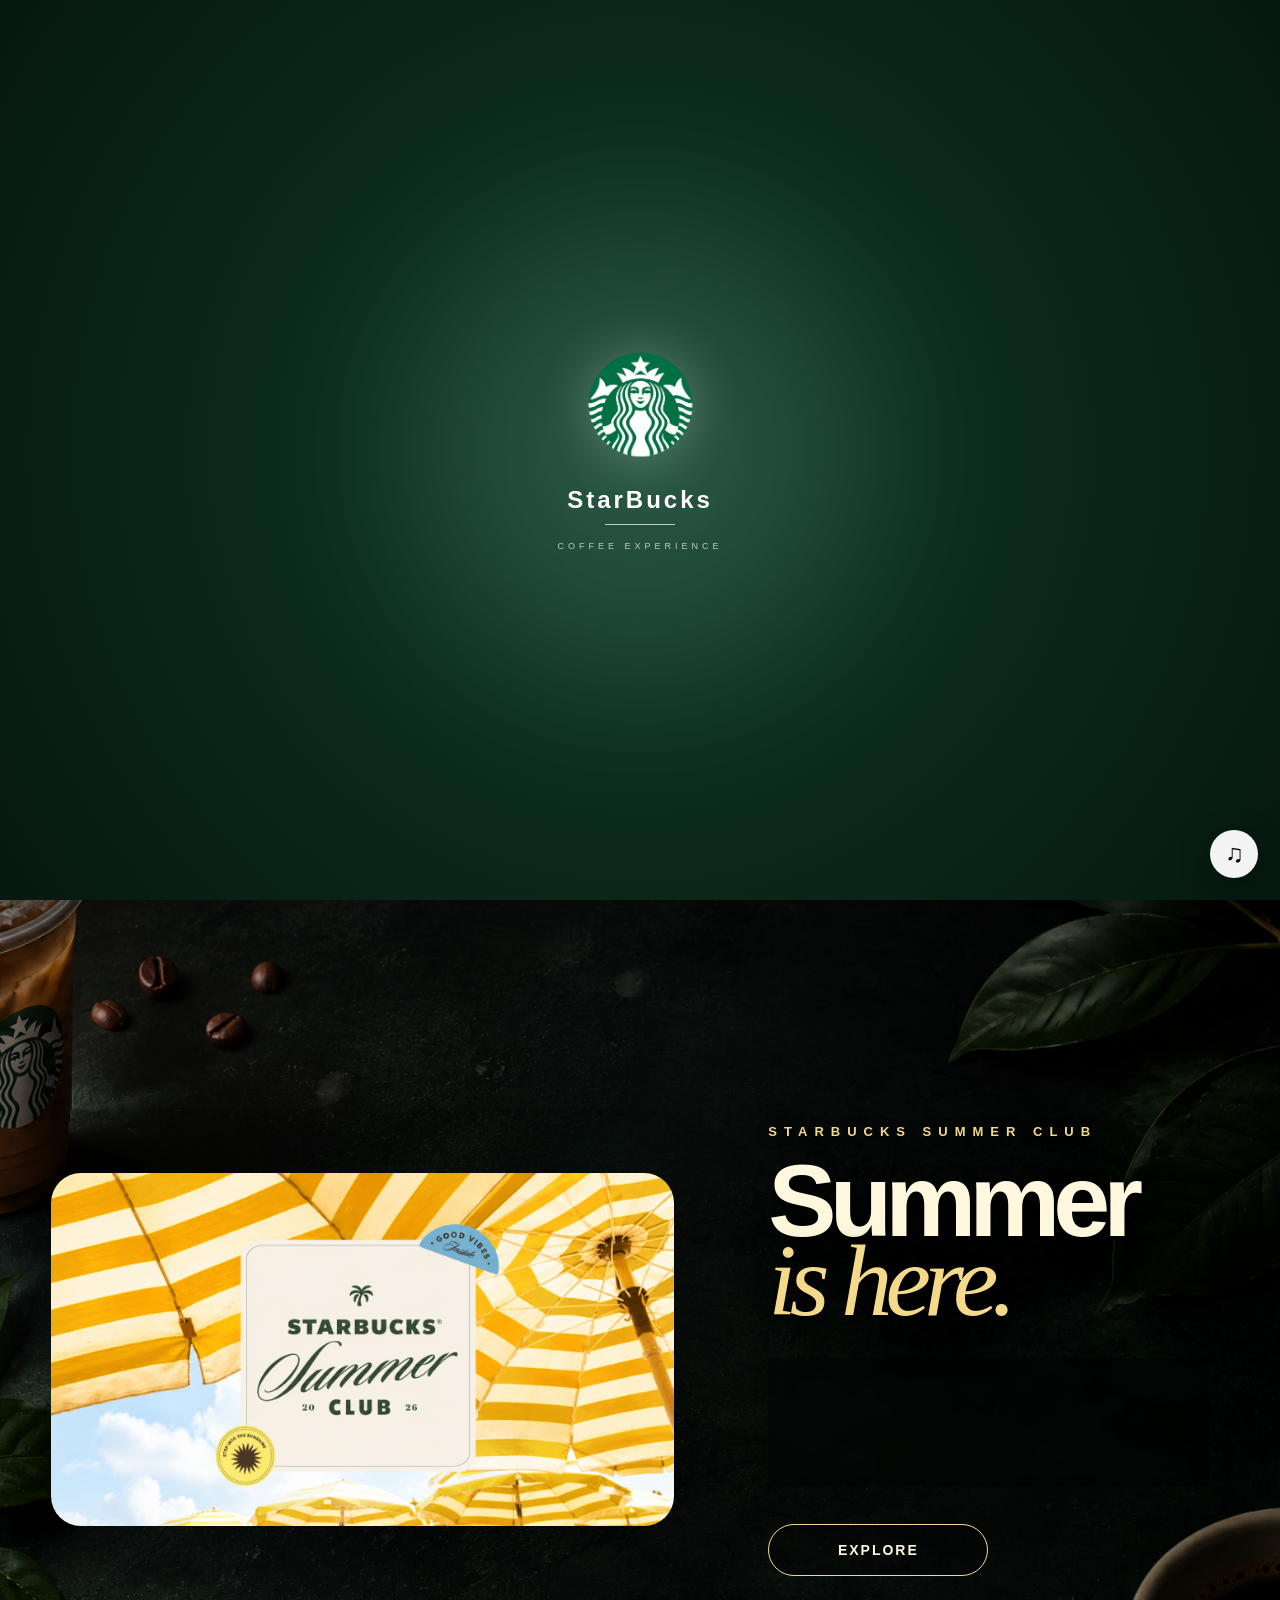
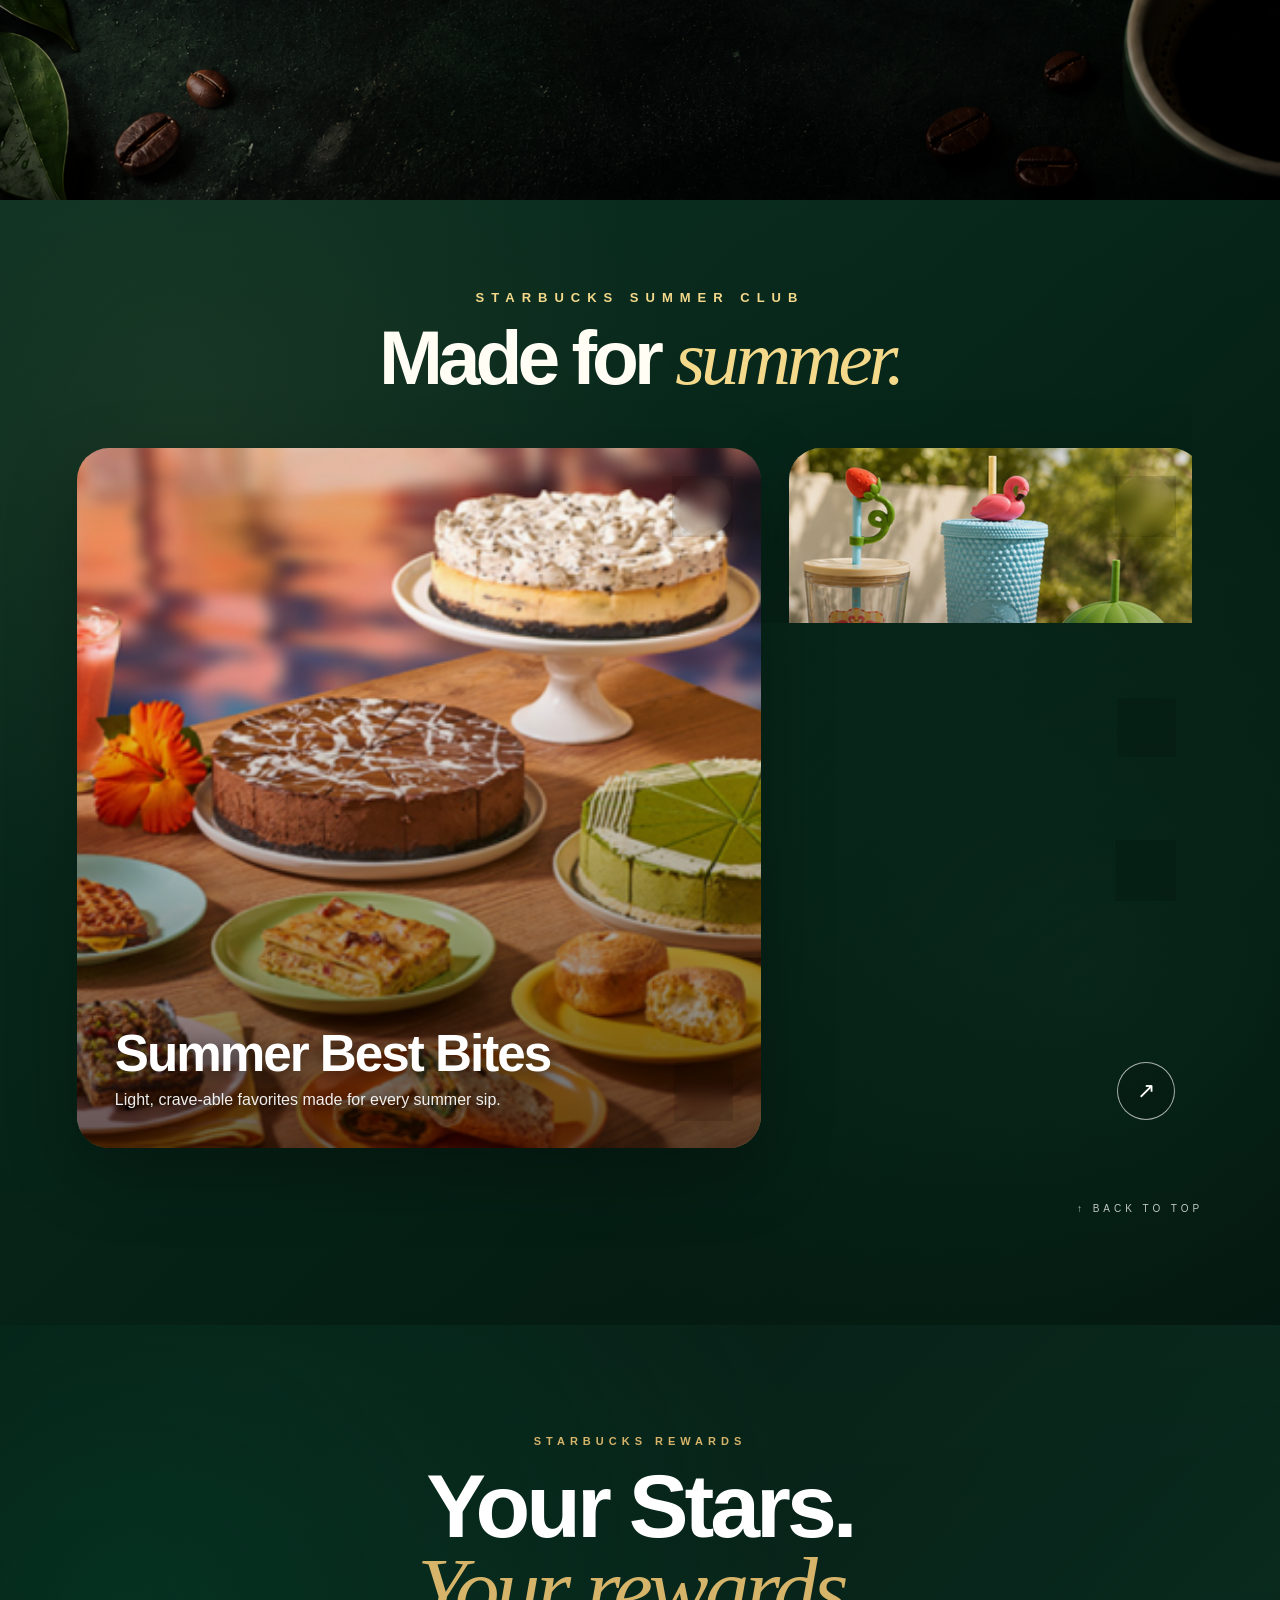
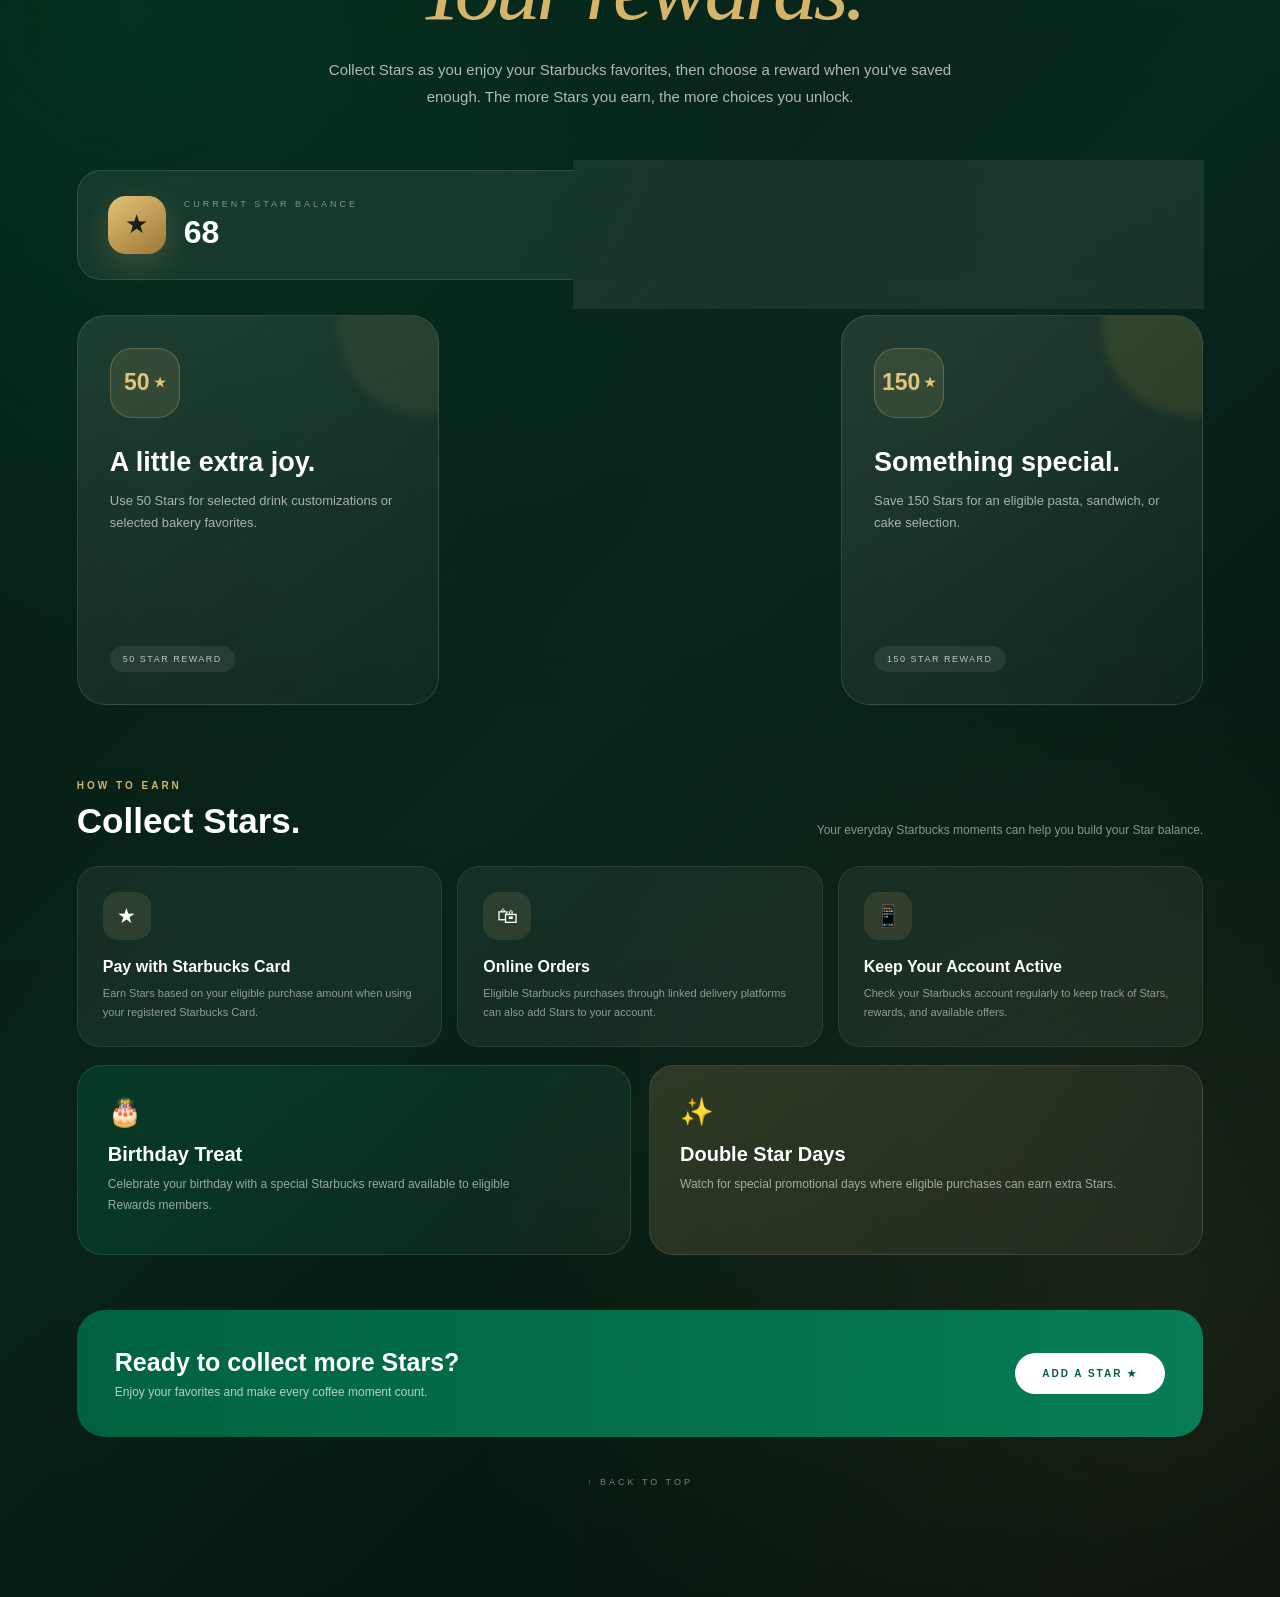
==== commit 76c7908f: "added rewards" ====
--- a/index.html
+++ b/index.html
@@ -2,7 +2,6 @@
 <html lang="en">
 
 <head>
-
     <meta charset="UTF-8">
 
     <meta
@@ -10,7 +9,7 @@
         content="width=device-width, initial-scale=1.0"
     >
 
-    <title>StarBucks</title>
+    <title>StarBucks — Coffee Experience</title>
 
     <link
         rel="icon"
@@ -23,6 +22,866 @@
         href="style.css"
     >
 
+    <!-- =====================================================
+         REWARDS CSS
+    ====================================================== -->
+
+    <style>
+
+        /* =====================================================
+           REWARDS SECTION
+        ====================================================== */
+
+        .rewardsSection {
+            position: relative;
+            min-height: 100vh;
+            width: 100%;
+            padding: 110px 6%;
+            overflow: hidden;
+
+            background:
+                radial-gradient(
+                    circle at 10% 15%,
+                    rgba(0, 117, 74, .25),
+                    transparent 35%
+                ),
+                radial-gradient(
+                    circle at 90% 85%,
+                    rgba(196, 164, 91, .15),
+                    transparent 35%
+                ),
+                linear-gradient(
+                    135deg,
+                    #061b13 0%,
+                    #0a2d20 50%,
+                    #03100b 100%
+                );
+
+            color: #fff;
+
+            scroll-snap-align: start;
+        }
+
+
+        .rewardsSection::before {
+            content: "";
+            position: absolute;
+            inset: 0;
+
+            background:
+                linear-gradient(
+                    rgba(0,0,0,.05),
+                    rgba(0,0,0,.25)
+                );
+
+            pointer-events: none;
+        }
+
+
+        .rewardsContainer {
+            position: relative;
+            z-index: 2;
+
+            width: 100%;
+            max-width: 1250px;
+
+            margin: auto;
+        }
+
+
+        /* =====================================================
+           HEADER
+        ====================================================== */
+
+        .rewardsHeader {
+            text-align: center;
+
+            max-width: 800px;
+
+            margin:
+                0 auto 60px;
+        }
+
+
+        .rewardsEyebrow {
+            margin-bottom: 18px;
+
+            font-size: 11px;
+            font-weight: 800;
+
+            letter-spacing: 5px;
+
+            color: #d6b46a;
+        }
+
+
+        .rewardsTitle {
+            margin: 0;
+
+            font-size:
+                clamp(48px, 7vw, 92px);
+
+            line-height: .92;
+
+            letter-spacing: -4px;
+
+            font-weight: 900;
+        }
+
+
+        .rewardsTitle span {
+            display: block;
+        }
+
+
+        .rewardsTitle em {
+            font-family: Georgia, serif;
+
+            font-weight: 400;
+
+            color: #d6b46a;
+        }
+
+
+        .rewardsDescription {
+            max-width: 650px;
+
+            margin:
+                25px auto 0;
+
+            color:
+                rgba(255,255,255,.68);
+
+            font-size: 15px;
+
+            line-height: 1.8;
+        }
+
+
+        /* =====================================================
+           STAR BALANCE
+        ====================================================== */
+
+        .rewardsBalance {
+            display: flex;
+
+            align-items: center;
+            justify-content: space-between;
+
+            gap: 30px;
+
+            margin-bottom: 35px;
+
+            padding: 25px 30px;
+
+            border-radius: 24px;
+
+            background:
+                rgba(255,255,255,.07);
+
+            border:
+                1px solid
+                rgba(255,255,255,.12);
+
+            backdrop-filter:
+                blur(18px);
+        }
+
+
+        .balanceLeft {
+            display: flex;
+
+            align-items: center;
+
+            gap: 18px;
+        }
+
+
+        .balanceStar {
+            width: 58px;
+            height: 58px;
+
+            display: flex;
+
+            align-items: center;
+            justify-content: center;
+
+            border-radius: 18px;
+
+            background:
+                linear-gradient(
+                    145deg,
+                    #e3c477,
+                    #9d7735
+                );
+
+            color: #172018;
+
+            font-size: 26px;
+
+            box-shadow:
+                0 10px 30px
+                rgba(215,181,109,.2);
+        }
+
+
+        .balanceText small {
+            display: block;
+
+            margin-bottom: 5px;
+
+            color:
+                rgba(255,255,255,.45);
+
+            font-size: 9px;
+
+            letter-spacing: 3px;
+        }
+
+
+        .balanceText strong {
+            font-size: 32px;
+        }
+
+
+        .balanceRight {
+            text-align: right;
+        }
+
+
+        .balanceRight small {
+            display: block;
+
+            margin-bottom: 5px;
+
+            color:
+                rgba(255,255,255,.45);
+
+            font-size: 9px;
+
+            letter-spacing: 2px;
+        }
+
+
+        .balanceRight span {
+            color: #d6b46a;
+
+            font-size: 13px;
+            font-weight: 700;
+        }
+
+
+        /* =====================================================
+           REWARD CARDS
+        ====================================================== */
+
+        .rewardCards {
+            display: grid;
+
+            grid-template-columns:
+                repeat(3, 1fr);
+
+            gap: 20px;
+        }
+
+
+        .rewardCard {
+            position: relative;
+
+            min-height: 390px;
+
+            padding: 32px;
+
+            overflow: hidden;
+
+            display: flex;
+
+            flex-direction: column;
+
+            border-radius: 28px;
+
+            background:
+                linear-gradient(
+                    145deg,
+                    rgba(255,255,255,.10),
+                    rgba(255,255,255,.035)
+                );
+
+            border:
+                1px solid
+                rgba(255,255,255,.12);
+
+            backdrop-filter:
+                blur(20px);
+
+            transition:
+                transform .4s ease,
+                border-color .4s ease,
+                background .4s ease;
+        }
+
+
+        .rewardCard:hover {
+            transform:
+                translateY(-10px);
+
+            border-color:
+                rgba(215,181,109,.45);
+
+            background:
+                linear-gradient(
+                    145deg,
+                    rgba(255,255,255,.14),
+                    rgba(255,255,255,.045)
+                );
+        }
+
+
+        .rewardCard::before {
+            content: "";
+
+            position: absolute;
+
+            width: 180px;
+            height: 180px;
+
+            border-radius: 50%;
+
+            right: -80px;
+            top: -80px;
+
+            background:
+                rgba(215,181,109,.08);
+
+            filter: blur(5px);
+        }
+
+
+        .rewardCard:nth-child(2)::before {
+            background:
+                rgba(0,117,74,.12);
+        }
+
+
+        .rewardCard:nth-child(3)::before {
+            background:
+                rgba(212,175,55,.12);
+        }
+
+
+        .rewardNumber {
+            position: relative;
+            z-index: 2;
+
+            display: flex;
+
+            align-items: center;
+            justify-content: center;
+
+            width: 70px;
+            height: 70px;
+
+            margin-bottom: 30px;
+
+            border-radius: 22px;
+
+            background:
+                rgba(215,181,109,.12);
+
+            border:
+                1px solid
+                rgba(215,181,109,.3);
+
+            color: #e2c47b;
+
+            font-size: 23px;
+            font-weight: 900;
+        }
+
+
+        .rewardNumber small {
+            margin-left: 4px;
+
+            font-size: 13px;
+        }
+
+
+        .rewardCard h3 {
+            position: relative;
+            z-index: 2;
+
+            margin:
+                0 0 12px;
+
+            font-size: 27px;
+
+            line-height: 1.1;
+        }
+
+
+        .rewardCard p {
+            position: relative;
+            z-index: 2;
+
+            margin: 0;
+
+            color:
+                rgba(255,255,255,.62);
+
+            font-size: 13px;
+
+            line-height: 1.7;
+        }
+
+
+        .rewardCardFooter {
+            position: relative;
+            z-index: 2;
+
+            margin-top: auto;
+
+            padding-top: 30px;
+        }
+
+
+        .rewardTag {
+            display: inline-flex;
+
+            align-items: center;
+
+            padding: 8px 13px;
+
+            border-radius: 30px;
+
+            background:
+                rgba(255,255,255,.07);
+
+            color:
+                rgba(255,255,255,.7);
+
+            font-size: 9px;
+
+            letter-spacing: 1.5px;
+
+            text-transform: uppercase;
+        }
+
+
+        /* =====================================================
+           WAYS TO EARN
+        ====================================================== */
+
+        .earnSection {
+            margin-top: 70px;
+        }
+
+
+        .earnHeader {
+            display: flex;
+
+            align-items: end;
+            justify-content: space-between;
+
+            gap: 30px;
+
+            margin-bottom: 25px;
+        }
+
+
+        .earnHeader small {
+            color: #d6b46a;
+
+            font-size: 10px;
+
+            letter-spacing: 3px;
+            font-weight: 800;
+        }
+
+
+        .earnHeader h3 {
+            margin: 8px 0 0;
+
+            font-size: 35px;
+        }
+
+
+        .earnHeader p {
+            max-width: 400px;
+
+            margin: 0;
+
+            color:
+                rgba(255,255,255,.52);
+
+            font-size: 12px;
+
+            line-height: 1.7;
+        }
+
+
+        .earnGrid {
+            display: grid;
+
+            grid-template-columns:
+                repeat(3, 1fr);
+
+            gap: 15px;
+        }
+
+
+        .earnCard {
+            padding: 25px;
+
+            border-radius: 22px;
+
+            background:
+                rgba(255,255,255,.055);
+
+            border:
+                1px solid
+                rgba(255,255,255,.08);
+
+            transition:
+                transform .3s ease,
+                background .3s ease;
+        }
+
+
+        .earnCard:hover {
+            transform:
+                translateY(-5px);
+
+            background:
+                rgba(255,255,255,.085);
+        }
+
+
+        .earnIcon {
+            width: 48px;
+            height: 48px;
+
+            display: flex;
+
+            align-items: center;
+            justify-content: center;
+
+            margin-bottom: 18px;
+
+            border-radius: 15px;
+
+            background:
+                rgba(215,181,109,.12);
+
+            font-size: 21px;
+        }
+
+
+        .earnCard h4 {
+            margin:
+                0 0 8px;
+
+            font-size: 16px;
+        }
+
+
+        .earnCard p {
+            margin: 0;
+
+            color:
+                rgba(255,255,255,.52);
+
+            font-size: 11px;
+
+            line-height: 1.7;
+        }
+
+
+        /* =====================================================
+           SPECIAL BENEFITS
+        ====================================================== */
+
+        .specialRewards {
+            display: grid;
+
+            grid-template-columns:
+                repeat(2, 1fr);
+
+            gap: 18px;
+
+            margin-top: 18px;
+        }
+
+
+        .specialCard {
+            position: relative;
+
+            min-height: 190px;
+
+            padding: 30px;
+
+            overflow: hidden;
+
+            border-radius: 25px;
+
+            background:
+                linear-gradient(
+                    135deg,
+                    rgba(0,117,74,.28),
+                    rgba(255,255,255,.045)
+                );
+
+            border:
+                1px solid
+                rgba(255,255,255,.1);
+        }
+
+
+        .specialCard:nth-child(2) {
+            background:
+                linear-gradient(
+                    135deg,
+                    rgba(215,181,109,.17),
+                    rgba(255,255,255,.045)
+                );
+        }
+
+
+        .specialIcon {
+            font-size: 27px;
+
+            margin-bottom: 15px;
+        }
+
+
+        .specialCard h4 {
+            margin:
+                0 0 8px;
+
+            font-size: 20px;
+        }
+
+
+        .specialCard p {
+            max-width: 450px;
+
+            margin: 0;
+
+            color:
+                rgba(255,255,255,.58);
+
+            font-size: 12px;
+
+            line-height: 1.7;
+        }
+
+
+        /* =====================================================
+           CTA
+        ====================================================== */
+
+        .rewardsCTA {
+            margin-top: 55px;
+
+            padding: 38px;
+
+            display: flex;
+
+            align-items: center;
+            justify-content: space-between;
+
+            gap: 25px;
+
+            border-radius: 28px;
+
+            background:
+                linear-gradient(
+                    90deg,
+                    #006241,
+                    #087c57
+                );
+        }
+
+
+        .rewardsCTA h3 {
+            margin:
+                0 0 8px;
+
+            font-size: 25px;
+        }
+
+
+        .rewardsCTA p {
+            margin: 0;
+
+            color:
+                rgba(255,255,255,.7);
+
+            font-size: 12px;
+        }
+
+
+        .rewardsCTA button {
+            flex-shrink: 0;
+
+            padding:
+                15px 27px;
+
+            border: 0;
+
+            border-radius: 30px;
+
+            background: #fff;
+
+            color: #075b3d;
+
+            font-size: 10px;
+
+            font-weight: 900;
+
+            letter-spacing: 2px;
+
+            cursor: pointer;
+
+            transition:
+                transform .3s ease,
+                box-shadow .3s ease;
+        }
+
+
+        .rewardsCTA button:hover {
+            transform:
+                translateY(-3px);
+
+            box-shadow:
+                0 10px 25px
+                rgba(0,0,0,.2);
+        }
+
+
+        /* =====================================================
+           BACK TO TOP
+        ====================================================== */
+
+        .rewardsBackTop {
+            display: block;
+
+            width: max-content;
+
+            margin:
+                40px auto 0;
+
+            color:
+                rgba(255,255,255,.45);
+
+            text-decoration: none;
+
+            font-size: 9px;
+
+            letter-spacing: 3px;
+
+            transition:
+                color .3s ease,
+                transform .3s ease;
+        }
+
+
+        .rewardsBackTop:hover {
+            color: #fff;
+
+            transform:
+                translateY(-3px);
+        }
+
+
+        /* =====================================================
+           RESPONSIVE
+        ====================================================== */
+
+        @media (max-width: 950px) {
+
+            .rewardCards {
+                grid-template-columns: 1fr;
+            }
+
+
+            .rewardCard {
+                min-height: 300px;
+            }
+
+
+            .earnGrid {
+                grid-template-columns: 1fr;
+            }
+
+
+            .earnHeader {
+                align-items: flex-start;
+
+                flex-direction: column;
+            }
+
+        }
+
+
+        @media (max-width: 700px) {
+
+            .rewardsSection {
+                padding:
+                    90px 20px;
+            }
+
+
+            .rewardsBalance {
+                align-items: flex-start;
+
+                flex-direction: column;
+            }
+
+
+            .balanceRight {
+                text-align: left;
+            }
+
+
+            .specialRewards {
+                grid-template-columns: 1fr;
+            }
+
+
+            .rewardsCTA {
+                align-items: flex-start;
+
+                flex-direction: column;
+            }
+
+
+            .rewardsTitle {
+                letter-spacing: -2px;
+            }
+
+        }
+
+
+        @media (max-width: 450px) {
+
+            .rewardCard {
+                padding: 25px;
+            }
+
+
+            .rewardsBalance {
+                padding: 22px;
+            }
+
+
+            .rewardsCTA {
+                padding: 28px;
+            }
+
+        }
+
+    </style>
+
 </head>
 
 
@@ -49,6 +908,7 @@
 
     </div>
 
+
     <div class="loadingBrand">
 
         <span>StarBucks</span>
@@ -73,7 +933,7 @@
 
 
 <!-- =====================================================
-     SECTION 1 — HOME
+     HOME
 ====================================================== -->
 
 <section
@@ -82,7 +942,7 @@
 >
 
 
-    <!-- BACKGROUND VIDEO 1 -->
+    <!-- VIDEO 1 -->
 
     <video
         id="backgroundVideo1"
@@ -93,7 +953,7 @@
     ></video>
 
 
-    <!-- BACKGROUND VIDEO 2 -->
+    <!-- VIDEO 2 -->
 
     <video
         id="backgroundVideo2"
@@ -104,8 +964,6 @@
     ></video>
 
 
-    <!-- VIDEO OVERLAY -->
-
     <div class="videoOverlay"></div>
 
 
@@ -116,8 +974,6 @@
 
     <header class="navbar">
 
-
-        <!-- LOGO -->
 
         <a
             href="#homePage"
@@ -133,21 +989,22 @@
 
 
 
-        <!-- NAV LINKS -->
-
         <nav class="navLinks">
 
             <a href="#summer">
                 MENU
             </a>
 
+
             <a href="#summerGallery">
                 MERCHANDISE
             </a>
 
-            <a href="#summerGallery">
+
+            <a href="#rewards">
                 REWARDS
             </a>
+
 
             <a
                 href="#"
@@ -156,6 +1013,7 @@
                 Sign in
             </a>
 
+
             <a
                 href="#"
                 class="joinNow"
@@ -165,7 +1023,6 @@
 
         </nav>
 
-
     </header>
 
 
@@ -191,14 +1048,15 @@
 
 
             <p class="heroDescription">
+
                 Discover handcrafted coffee,
                 delicious moments, and a place
                 made for everyone.
+
             </p>
 
 
             <div class="heroButtons">
-
 
                 <a
                     href="#summer"
@@ -215,7 +1073,6 @@
                     EXPLORE MENU
                 </a>
 
-
             </div>
 
 
@@ -225,7 +1082,7 @@
 
 
 
-    <!-- SCROLL INDICATOR -->
+    <!-- SCROLL -->
 
     <a
         href="#summer"
@@ -246,7 +1103,7 @@
 
 
 <!-- =====================================================
-     SECTION 2 — SUMMER CLUB
+     SUMMER CLUB
 ====================================================== -->
 
 <section
@@ -260,11 +1117,8 @@
     <div class="summerOverlay"></div>
 
 
-
     <div class="summerContainer">
 
-
-        <!-- IMAGE -->
 
         <div class="summerImageWrapper">
 
@@ -278,10 +1132,7 @@
 
 
 
-        <!-- TEXT -->
-
         <div class="summerContent">
-
 
             <p class="summerEyebrow">
                 STARBUCKS SUMMER CLUB
@@ -307,7 +1158,7 @@
                 Starbucks Summer Club turns up
                 electric vibes with brighter bursts,
                 bolder flavors and seasonal
-                surprises — doubling down on the joy.
+                surprises.
 
             </p>
 
@@ -319,19 +1170,16 @@
                 EXPLORE
             </a>
 
-
         </div>
 
-
     </div>
 
-
 </section>
 
 
 
 <!-- =====================================================
-     SECTION 3 — MADE FOR SUMMER
+     SUMMER GALLERY
 ====================================================== -->
 
 <section
@@ -340,23 +1188,15 @@
 >
 
 
-    <!-- BACKGROUND -->
-
     <div class="galleryBackground"></div>
 
     <div class="galleryOverlay"></div>
 
 
-
     <div class="galleryContainer">
 
 
-        <!-- =================================================
-             HEADER
-        ================================================== -->
-
         <div class="galleryHeader">
-
 
             <p class="galleryEyebrow">
                 STARBUCKS SUMMER CLUB
@@ -370,41 +1210,30 @@
 
             </h2>
 
-
         </div>
 
 
 
-        <!-- =================================================
-             IMAGE GALLERY
-        ================================================== -->
-
         <div class="summerGallery">
 
 
-            <!-- =================================================
-                 CARD 01 — 4.PNG
-            ================================================== -->
+            <!-- CARD 01 -->
 
             <article
                 class="summerCard summerCardLarge"
             >
-
 
                 <img
                     src="images/4.png"
                     alt="Summer Best Bites"
                 >
 
-
                 <div class="cardOverlay"></div>
-
 
                 <div class="cardNumber">
                     01
                 </div>
 
-
                 <div class="cardContent">
 
                     <h3>
@@ -412,45 +1241,37 @@
                     </h3>
 
                     <p>
-                        Light, crave-able, and made to pair
-                        with every summer sip
+                        Light, crave-able favorites
+                        made for every summer sip.
                     </p>
 
                 </div>
-
 
                 <div class="cardArrow">
                     ↗
                 </div>
 
-
             </article>
 
 
 
-            <!-- =================================================
-                 CARD 02 — 5.PNG
-            ================================================== -->
+            <!-- CARD 02 -->
 
             <article
                 class="summerCard summerCardTop"
             >
-
 
                 <img
                     src="images/5.png"
                     alt="Taste Like Summer"
                 >
 
-
                 <div class="cardOverlay"></div>
-
 
                 <div class="cardNumber">
                     02
                 </div>
 
-
                 <div class="cardContent">
 
                     <h3>
@@ -458,44 +1279,36 @@
                     </h3>
 
                     <p>
-                        Fun, fruity finds to carry you
-                        through the season.
+                        Fun and fruity finds
+                        for the season.
                     </p>
 
                 </div>
-
 
                 <div class="cardArrow">
                     ↗
                 </div>
 
-
             </article>
 
 
 
-            <!-- =================================================
-                 CARD 03 — 6.PNG
-            ================================================== -->
+            <!-- CARD 03 -->
 
             <article
                 class="summerCard summerCardBottom"
             >
-
 
                 <img
                     src="images/6.png"
                     alt="Your Summer In A Cup"
                 >
 
-
                 <div class="cardOverlay"></div>
-
 
                 <div class="cardNumber">
                     03
                 </div>
-
 
                 <div class="cardContent">
 
@@ -506,56 +1319,521 @@
                     </h3>
 
                     <p>
-                        Cool, refreshing favorites for
-                        every carefree moment.
+                        Cool and refreshing
+                        favorites for every moment.
                     </p>
 
                 </div>
-
 
                 <div class="cardArrow">
                     ↗
                 </div>
 
-
             </article>
 
 
         </div>
 
 
-
-        <!-- BACK TO TOP -->
 
         <a
             href="#homePage"
             class="galleryBackTop"
         >
-
             ↑ BACK TO TOP
-
         </a>
 
 
     </div>
 
-
 </section>
 
 
+
+<!-- =====================================================
+     STARBUCKS REWARDS
+====================================================== -->
+
+<section
+    class="rewardsSection"
+    id="rewards"
+>
+
+
+    <div class="rewardsContainer">
+
+
+        <!-- =================================================
+             HEADER
+        ================================================== -->
+
+        <div class="rewardsHeader">
+
+            <p class="rewardsEyebrow">
+                STARBUCKS REWARDS
+            </p>
+
+
+            <h2 class="rewardsTitle">
+
+                <span>
+                    Your Stars.
+                </span>
+
+                <em>
+                    Your rewards.
+                </em>
+
+            </h2>
+
+
+            <p class="rewardsDescription">
+
+                Collect Stars as you enjoy your Starbucks
+                favorites, then choose a reward when you've
+                saved enough. The more Stars you earn,
+                the more choices you unlock.
+
+            </p>
+
+        </div>
+
+
+
+        <!-- =================================================
+             BALANCE
+        ================================================== -->
+
+        <div class="rewardsBalance">
+
+
+            <div class="balanceLeft">
+
+                <div class="balanceStar">
+                    ★
+                </div>
+
+
+                <div class="balanceText">
+
+                    <small>
+                        CURRENT STAR BALANCE
+                    </small>
+
+                    <strong id="starBalance">
+                        68
+                    </strong>
+
+                </div>
+
+            </div>
+
+
+
+            <div class="balanceRight">
+
+                <small>
+                    NEXT REWARD
+                </small>
+
+                <span id="nextRewardText">
+                    32 Stars to 100
+                </span>
+
+            </div>
+
+
+        </div>
+
+
+
+        <!-- =================================================
+             REWARD OPTIONS
+        ================================================== -->
+
+        <div class="rewardCards">
+
+
+            <!-- 50 STARS -->
+
+            <article class="rewardCard">
+
+
+                <div class="rewardNumber">
+
+                    50
+                    <small>★</small>
+
+                </div>
+
+
+                <h3>
+                    A little extra joy.
+                </h3>
+
+
+                <p>
+
+                    Use 50 Stars for selected drink
+                    customizations or selected bakery
+                    favorites.
+
+                </p>
+
+
+                <div class="rewardCardFooter">
+
+                    <span class="rewardTag">
+                        50 STAR REWARD
+                    </span>
+
+                </div>
+
+            </article>
+
+
+
+            <!-- 100 STARS -->
+
+            <article class="rewardCard">
+
+
+                <div class="rewardNumber">
+
+                    100
+                    <small>★</small>
+
+                </div>
+
+
+                <h3>
+                    Your favorite sip.
+                </h3>
+
+
+                <p>
+
+                    Reach 100 Stars and choose from
+                    eligible handcrafted drinks or
+                    bakery favorites.
+
+                </p>
+
+
+                <div class="rewardCardFooter">
+
+                    <span class="rewardTag">
+                        100 STAR REWARD
+                    </span>
+
+                </div>
+
+            </article>
+
+
+
+            <!-- 150 STARS -->
+
+            <article class="rewardCard">
+
+
+                <div class="rewardNumber">
+
+                    150
+                    <small>★</small>
+
+                </div>
+
+
+                <h3>
+                    Something special.
+                </h3>
+
+
+                <p>
+
+                    Save 150 Stars for an eligible
+                    pasta, sandwich, or cake selection.
+
+                </p>
+
+
+                <div class="rewardCardFooter">
+
+                    <span class="rewardTag">
+                        150 STAR REWARD
+                    </span>
+
+                </div>
+
+            </article>
+
+
+        </div>
+
+
+
+        <!-- =================================================
+             WAYS TO EARN
+        ================================================== -->
+
+        <div class="earnSection">
+
+
+            <div class="earnHeader">
+
+
+                <div>
+
+                    <small>
+                        HOW TO EARN
+                    </small>
+
+                    <h3>
+                        Collect Stars.
+                    </h3>
+
+                </div>
+
+
+                <p>
+
+                    Your everyday Starbucks moments
+                    can help you build your Star balance.
+
+                </p>
+
+
+            </div>
+
+
+
+            <div class="earnGrid">
+
+
+                <!-- CARD -->
+
+                <article class="earnCard">
+
+
+                    <div class="earnIcon">
+                        ★
+                    </div>
+
+
+                    <h4>
+                        Pay with Starbucks Card
+                    </h4>
+
+
+                    <p>
+
+                        Earn Stars based on your eligible
+                        purchase amount when using your
+                        registered Starbucks Card.
+
+                    </p>
+
+                </article>
+
+
+
+                <!-- CARD -->
+
+                <article class="earnCard">
+
+
+                    <div class="earnIcon">
+                        🛍
+                    </div>
+
+
+                    <h4>
+                        Online Orders
+                    </h4>
+
+
+                    <p>
+
+                        Eligible Starbucks purchases
+                        through linked delivery platforms
+                        can also add Stars to your account.
+
+                    </p>
+
+                </article>
+
+
+
+                <!-- CARD -->
+
+                <article class="earnCard">
+
+
+                    <div class="earnIcon">
+                        📱
+                    </div>
+
+
+                    <h4>
+                        Keep Your Account Active
+                    </h4>
+
+
+                    <p>
+
+                        Check your Starbucks account regularly
+                        to keep track of Stars, rewards,
+                        and available offers.
+
+                    </p>
+
+                </article>
+
+
+            </div>
+
+
+
+            <!-- =================================================
+                 SPECIAL BENEFITS
+            ================================================== -->
+
+            <div class="specialRewards">
+
+
+                <article class="specialCard">
+
+
+                    <div class="specialIcon">
+                        🎂
+                    </div>
+
+
+                    <h4>
+                        Birthday Treat
+                    </h4>
+
+
+                    <p>
+
+                        Celebrate your birthday with a
+                        special Starbucks reward available
+                        to eligible Rewards members.
+
+                    </p>
+
+                </article>
+
+
+
+                <article class="specialCard">
+
+
+                    <div class="specialIcon">
+                        ✨
+                    </div>
+
+
+                    <h4>
+                        Double Star Days
+                    </h4>
+
+
+                    <p>
+
+                        Watch for special promotional days
+                        where eligible purchases can earn
+                        extra Stars.
+
+                    </p>
+
+                </article>
+
+
+            </div>
+
+
+        </div>
+
+
+
+        <!-- =================================================
+             CTA
+        ================================================== -->
+
+        <div class="rewardsCTA">
+
+
+            <div>
+
+                <h3>
+                    Ready to collect more Stars?
+                </h3>
+
+
+                <p>
+
+                    Enjoy your favorites and make every
+                    coffee moment count.
+
+                </p>
+
+            </div>
+
+
+            <button
+                type="button"
+                id="earnStarButton"
+            >
+                ADD A STAR ★
+            </button>
+
+
+        </div>
+
+
+
+        <!-- =================================================
+             BACK TO TOP
+        ================================================== -->
+
+        <a
+            href="#homePage"
+            class="rewardsBackTop"
+        >
+            ↑ BACK TO TOP
+        </a>
+
+
+    </div>
+
+</section>
+
+
 </main>
 
 
 
-<script src="script.js"></script>
-
 <!-- =====================================================
-     FLOATING MUSIC PLAYER
+     MUSIC PLAYER
 ====================================================== -->
 
-<audio id="backgroundMusic" loop preload="auto">
-    <source src="music/1.mp3" type="audio/mpeg">
+<audio
+    id="backgroundMusic"
+    loop
+    preload="auto"
+    crossorigin="anonymous"
+>
+
+    <source
+        src="./music/1.mp3"
+        type="audio/mpeg"
+    >
+
 </audio>
+
+
 
 <button
     id="musicButton"
@@ -564,16 +1842,187 @@
     aria-label="Play music"
     title="Play music"
 >
-    <span class="musicIcon">♫</span>
+
+    <span class="musicIcon">
+        ♫
+    </span>
+
 
     <span class="musicWave">
+
         <i></i>
         <i></i>
         <i></i>
         <i></i>
+
     </span>
+
 </button>
 
+
+
+<!-- =====================================================
+     EXISTING JAVASCRIPT
+====================================================== -->
+
+<script src="script.js"></script>
+
+
+
+<!-- =====================================================
+     REWARDS JAVASCRIPT
+====================================================== -->
+
+<script>
+
+document.addEventListener(
+    "DOMContentLoaded",
+    function () {
+
+
+        const starBalance =
+            document.getElementById(
+                "starBalance"
+            );
+
+
+        const nextRewardText =
+            document.getElementById(
+                "nextRewardText"
+            );
+
+
+        const earnStarButton =
+            document.getElementById(
+                "earnStarButton"
+            );
+
+
+        let stars = 68;
+
+
+        const rewardLevels = [
+            50,
+            100,
+            150
+        ];
+
+
+
+        function getNextReward() {
+
+            for (
+                let i = 0;
+                i < rewardLevels.length;
+                i++
+            ) {
+
+                if (
+                    stars <
+                    rewardLevels[i]
+                ) {
+
+                    return rewardLevels[i];
+
+                }
+
+            }
+
+
+            return null;
+
+        }
+
+
+
+        function updateRewards() {
+
+
+            if (!starBalance) {
+                return;
+            }
+
+
+            starBalance.textContent =
+                stars;
+
+
+
+            const nextReward =
+                getNextReward();
+
+
+
+            if (nextReward) {
+
+                const remaining =
+                    nextReward - stars;
+
+
+                nextRewardText.textContent =
+                    remaining +
+                    " Stars to " +
+                    nextReward;
+
+            }
+
+            else {
+
+                nextRewardText.textContent =
+                    "All reward levels reached";
+
+            }
+
+
+
+            if (stars >= 150) {
+
+                earnStarButton.textContent =
+                    "150+ STARS ★";
+
+            }
+
+            else {
+
+                earnStarButton.textContent =
+                    "ADD A STAR ★";
+
+            }
+
+        }
+
+
+
+        /* =================================================
+           ADD STAR
+        ================================================== */
+
+        if (earnStarButton) {
+
+            earnStarButton.addEventListener(
+                "click",
+                function () {
+
+                    stars++;
+
+                    updateRewards();
+
+                }
+            );
+
+        }
+
+
+
+        updateRewards();
+
+    }
+
+);
+
+</script>
+
+
 </body>
 
 </html>
--- a/style.css
+++ b/style.css
@@ -2358,6 +2358,10 @@
    FLOATING MUSIC PLAYER
 ========================================================= */
 
+#backgroundMusic {
+    display: none;
+}
+
 .musicButton {
 
     position: fixed;
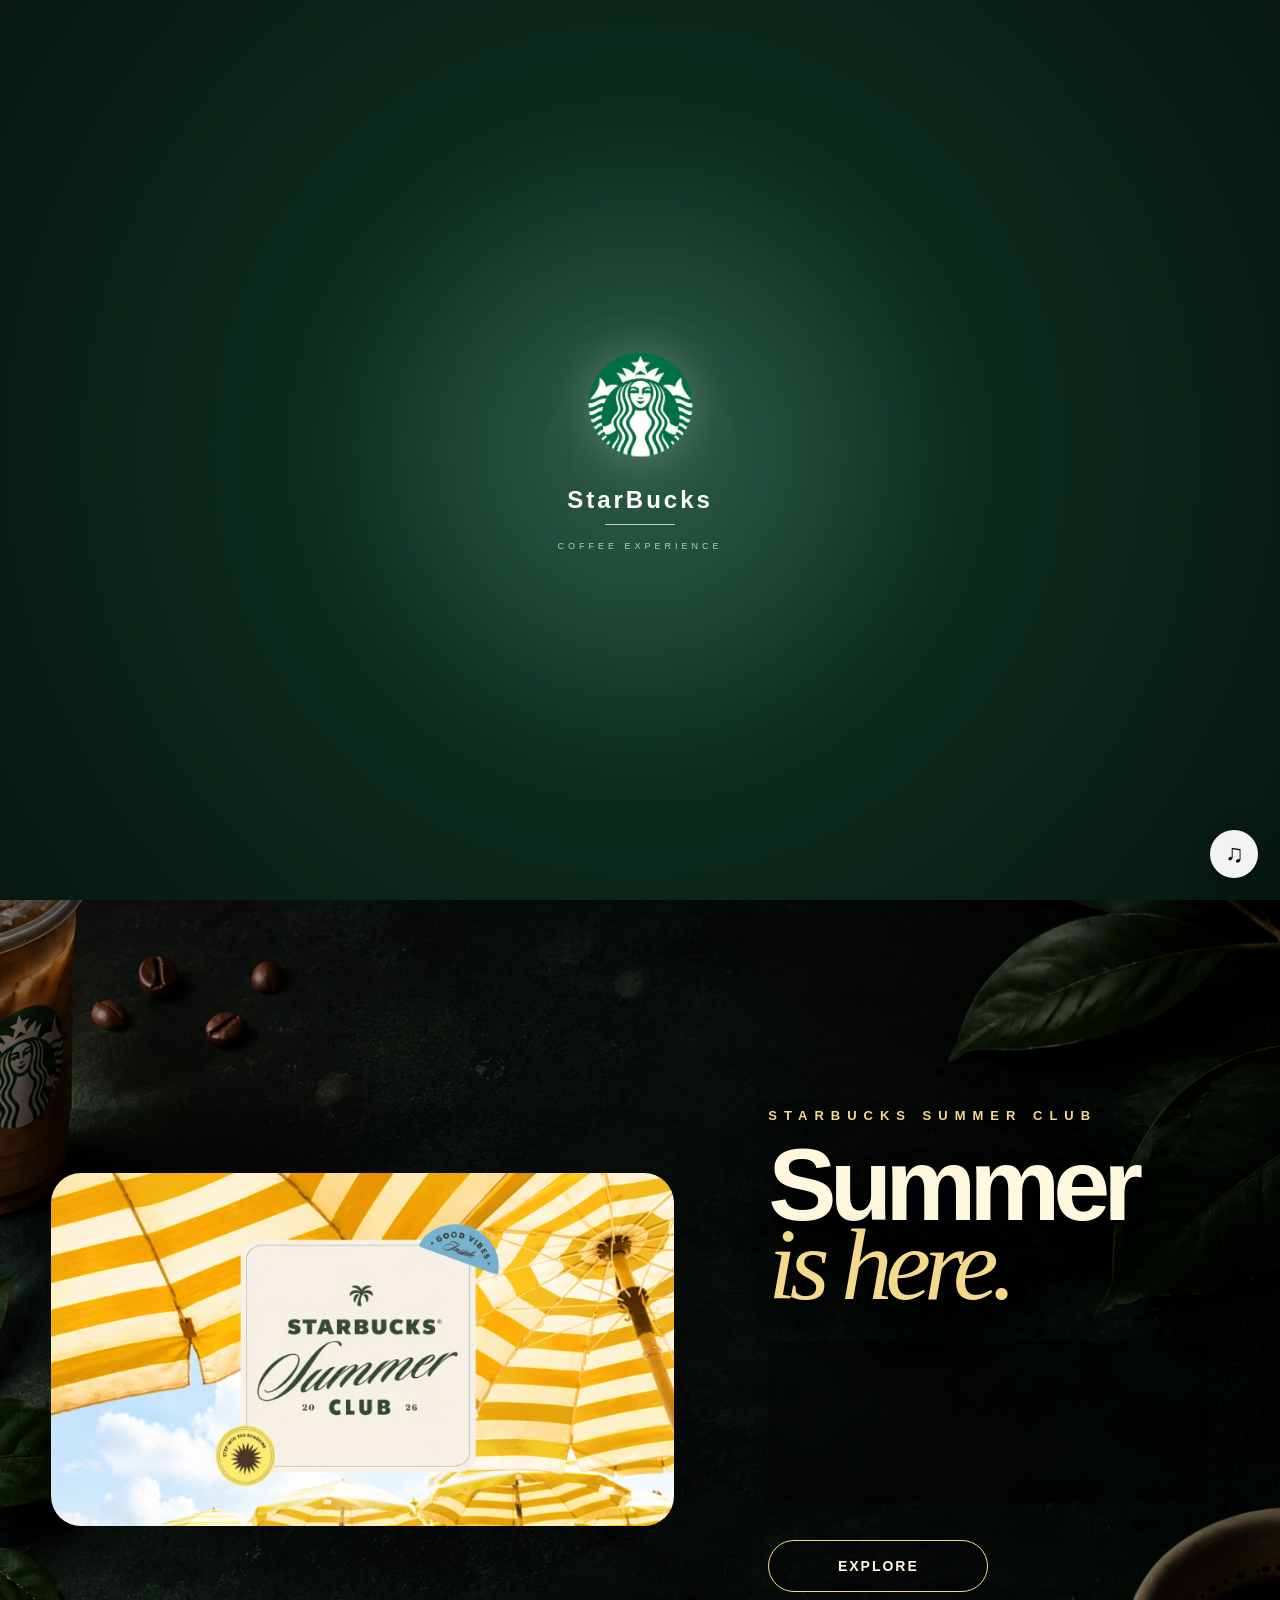
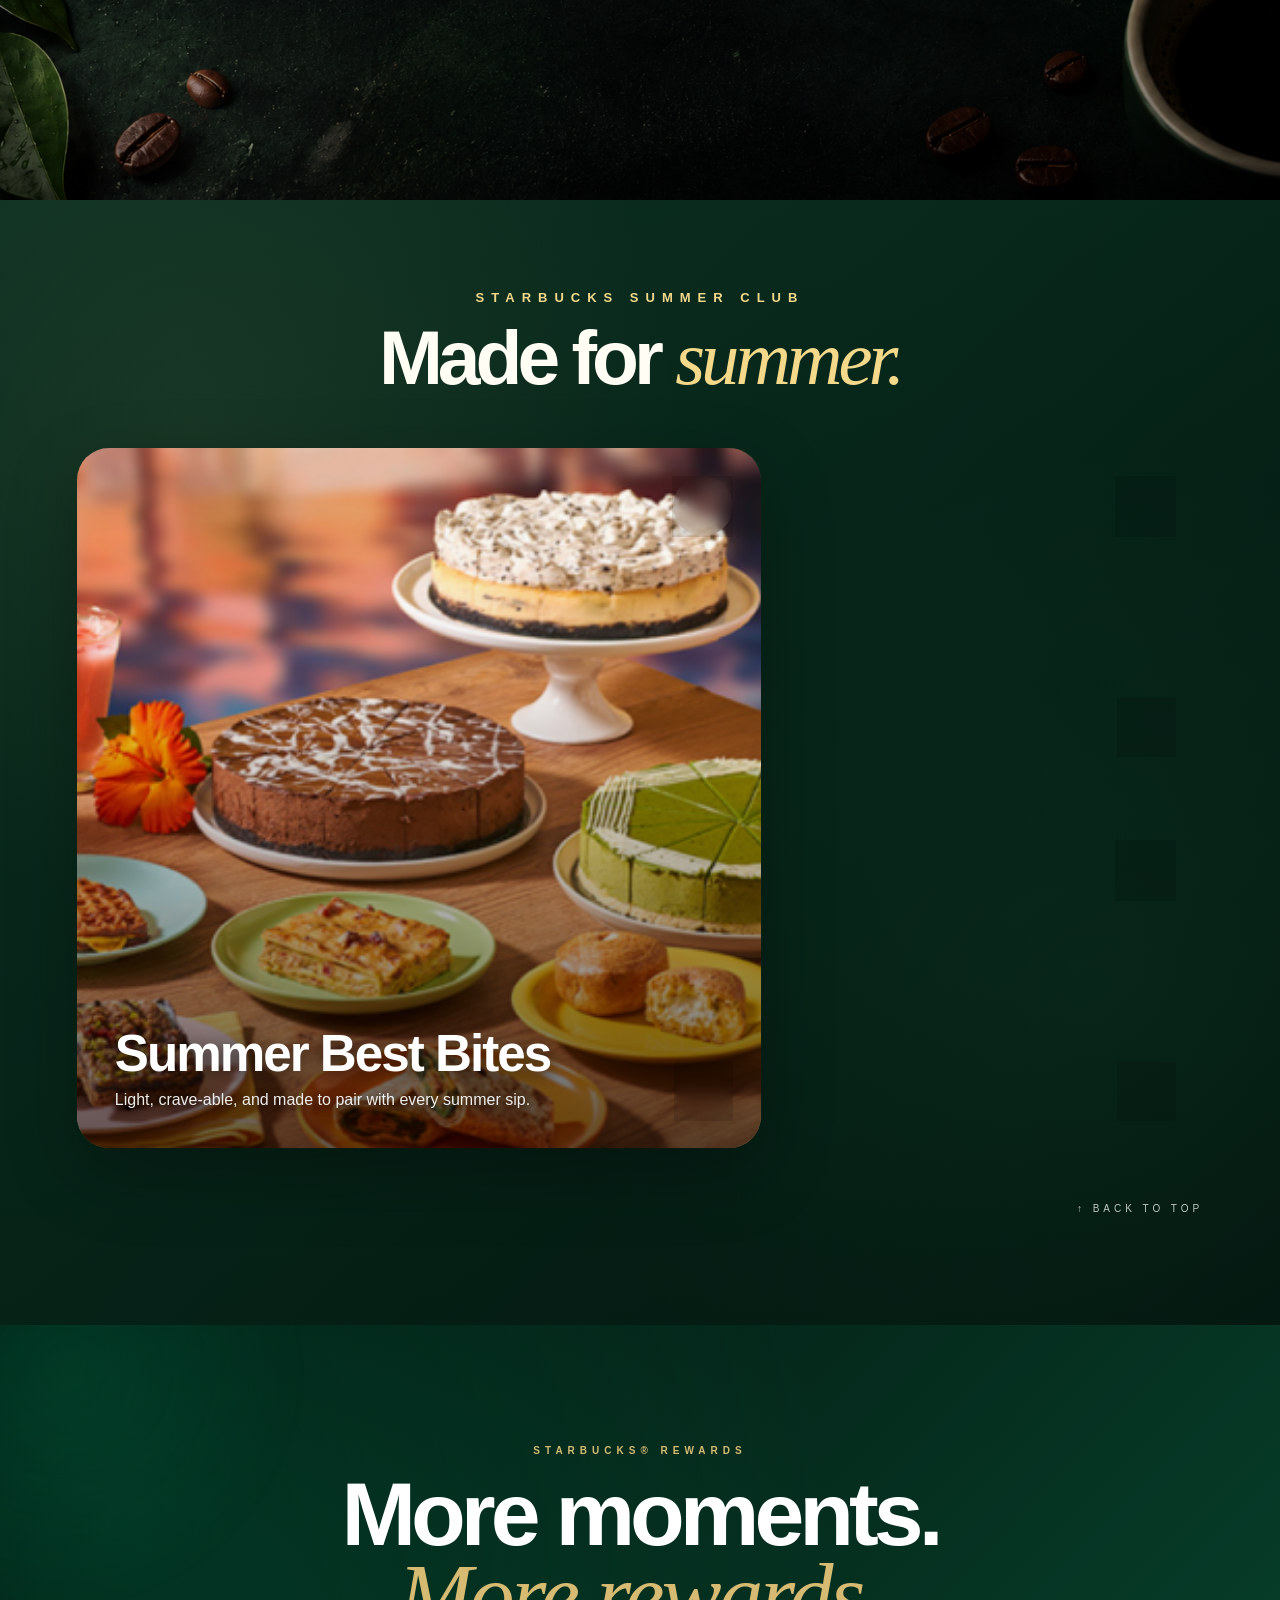
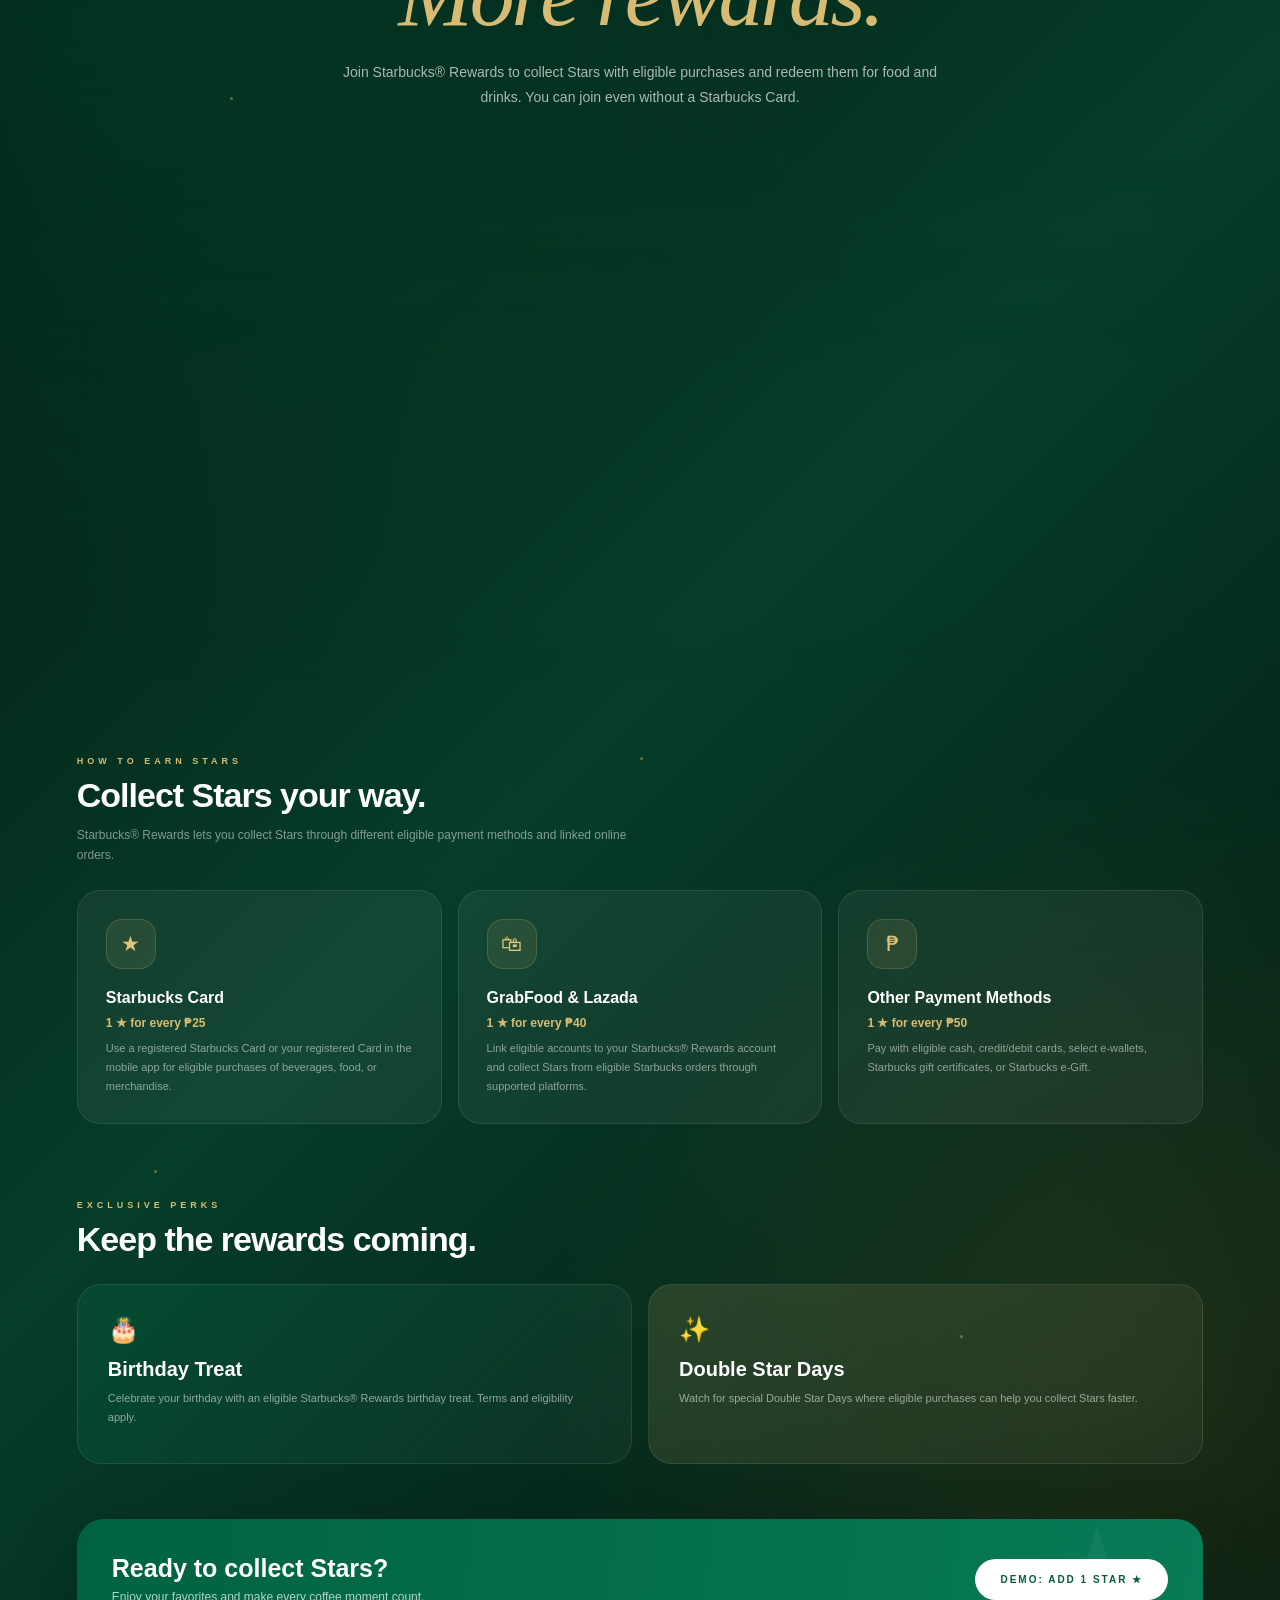
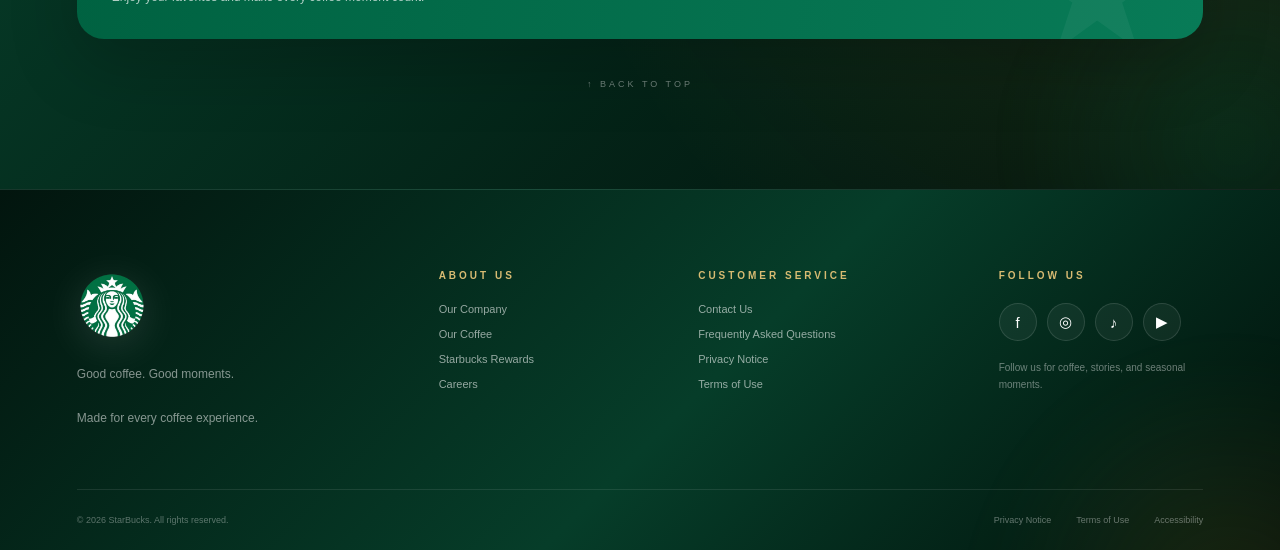
==== commit b9b486e3: "added footers" ====
--- a/index.html
+++ b/index.html
@@ -2,6 +2,7 @@
 <html lang="en">
 
 <head>
+
     <meta charset="UTF-8">
 
     <meta
@@ -22,8 +23,9 @@
         href="style.css"
     >
 
+
     <!-- =====================================================
-         REWARDS CSS
+         PREMIUM REWARDS + FOOTER CSS
     ====================================================== -->
 
     <style>
@@ -35,52 +37,186 @@
         .rewardsSection {
             position: relative;
             min-height: 100vh;
-            width: 100%;
-            padding: 110px 6%;
+
+            padding: 120px 6% 100px;
+
             overflow: hidden;
+
+            color: #fff;
 
             background:
                 radial-gradient(
-                    circle at 10% 15%,
-                    rgba(0, 117, 74, .25),
-                    transparent 35%
+                    circle at 10% 10%,
+                    rgba(0, 98, 65, .35),
+                    transparent 32%
                 ),
                 radial-gradient(
-                    circle at 90% 85%,
-                    rgba(196, 164, 91, .15),
-                    transparent 35%
+                    circle at 90% 80%,
+                    rgba(212, 175, 55, .12),
+                    transparent 30%
                 ),
                 linear-gradient(
                     135deg,
-                    #061b13 0%,
-                    #0a2d20 50%,
-                    #03100b 100%
+                    #03140d 0%,
+                    #063d29 48%,
+                    #02100a 100%
                 );
 
-            color: #fff;
-
             scroll-snap-align: start;
         }
 
 
-        .rewardsSection::before {
-            content: "";
+        .rewardsOrb {
             position: absolute;
-            inset: 0;
+
+            width: 450px;
+            height: 450px;
+
+            border-radius: 50%;
 
             background:
-                linear-gradient(
-                    rgba(0,0,0,.05),
-                    rgba(0,0,0,.25)
+                radial-gradient(
+                    circle,
+                    rgba(0, 170, 110, .13),
+                    transparent 70%
                 );
 
+            filter: blur(25px);
+
+            animation:
+                rewardsOrbMove
+                10s
+                ease-in-out
+                infinite
+                alternate;
+
             pointer-events: none;
         }
 
+
+        .rewardsOrb.one {
+            top: -180px;
+            left: -160px;
+        }
+
+
+        .rewardsOrb.two {
+            right: -180px;
+            bottom: -180px;
+
+            animation-delay: -4s;
+        }
+
+
+        @keyframes rewardsOrbMove {
+
+            0% {
+                transform:
+                    translate3d(0,0,0)
+                    scale(1);
+            }
+
+            100% {
+                transform:
+                    translate3d(60px,40px,0)
+                    scale(1.15);
+            }
+
+        }
+
+
+        /* =====================================================
+           REWARDS PARTICLES
+        ====================================================== */
+
+        .rewardParticle {
+            position: absolute;
+
+            width: 3px;
+            height: 3px;
+
+            border-radius: 50%;
+
+            background: #d8bb72;
+
+            opacity: .45;
+
+            animation:
+                rewardParticleFloat
+                6s
+                ease-in-out
+                infinite;
+        }
+
+
+        .rewardParticle:nth-of-type(1) {
+            top: 18%;
+            left: 18%;
+        }
+
+
+        .rewardParticle:nth-of-type(2) {
+            top: 34%;
+            left: 82%;
+
+            animation-delay: 1s;
+        }
+
+
+        .rewardParticle:nth-of-type(3) {
+            top: 70%;
+            left: 12%;
+
+            animation-delay: 2s;
+        }
+
+
+        .rewardParticle:nth-of-type(4) {
+            top: 78%;
+            left: 75%;
+
+            animation-delay: 3s;
+        }
+
+
+        .rewardParticle:nth-of-type(5) {
+            top: 50%;
+            left: 50%;
+
+            animation-delay: 4s;
+        }
+
+
+        @keyframes rewardParticleFloat {
+
+            0%,
+            100% {
+                transform:
+                    translateY(0)
+                    scale(1);
+
+                opacity: .2;
+            }
+
+            50% {
+                transform:
+                    translateY(-25px)
+                    scale(1.8);
+
+                opacity: .8;
+            }
+
+        }
+
+
+        /* =====================================================
+           REWARDS CONTAINER
+        ====================================================== */
 
         .rewardsContainer {
             position: relative;
-            z-index: 2;
+
+            z-index: 5;
 
             width: 100%;
             max-width: 1250px;
@@ -90,28 +226,29 @@
 
 
         /* =====================================================
-           HEADER
+           REWARDS HEADER
         ====================================================== */
 
         .rewardsHeader {
+            max-width: 800px;
+
+            margin:
+                0 auto 55px;
+
             text-align: center;
-
-            max-width: 800px;
-
-            margin:
-                0 auto 60px;
         }
 
 
         .rewardsEyebrow {
-            margin-bottom: 18px;
-
-            font-size: 11px;
-            font-weight: 800;
+            margin: 0 0 18px;
+
+            color: #d8bb72;
+
+            font-size: 10px;
+
+            font-weight: 900;
 
             letter-spacing: 5px;
-
-            color: #d6b46a;
         }
 
 
@@ -119,47 +256,48 @@
             margin: 0;
 
             font-size:
-                clamp(48px, 7vw, 92px);
-
-            line-height: .92;
-
-            letter-spacing: -4px;
+                clamp(48px, 7vw, 94px);
+
+            line-height: .9;
+
+            letter-spacing: -5px;
 
             font-weight: 900;
         }
 
 
-        .rewardsTitle span {
+        .rewardsTitle em {
             display: block;
-        }
-
-
-        .rewardsTitle em {
-            font-family: Georgia, serif;
+
+            color: #d8bb72;
+
+            font-family:
+                Georgia,
+                serif;
 
             font-weight: 400;
 
-            color: #d6b46a;
-        }
-
-
-        .rewardsDescription {
-            max-width: 650px;
+            letter-spacing: -3px;
+        }
+
+
+        .rewardsIntro {
+            max-width: 620px;
 
             margin:
                 25px auto 0;
 
             color:
-                rgba(255,255,255,.68);
-
-            font-size: 15px;
+                rgba(255,255,255,.66);
+
+            font-size: 14px;
 
             line-height: 1.8;
         }
 
 
         /* =====================================================
-           STAR BALANCE
+           BALANCE
         ====================================================== */
 
         .rewardsBalance {
@@ -168,70 +306,101 @@
             align-items: center;
             justify-content: space-between;
 
-            gap: 30px;
-
-            margin-bottom: 35px;
+            gap: 25px;
 
             padding: 25px 30px;
 
-            border-radius: 24px;
-
-            background:
-                rgba(255,255,255,.07);
+            margin-bottom: 28px;
 
             border:
                 1px solid
                 rgba(255,255,255,.12);
 
+            border-radius: 25px;
+
+            background:
+                linear-gradient(
+                    120deg,
+                    rgba(255,255,255,.10),
+                    rgba(255,255,255,.035)
+                );
+
             backdrop-filter:
-                blur(18px);
-        }
-
-
-        .balanceLeft {
+                blur(20px);
+
+            box-shadow:
+                0 25px 80px
+                rgba(0,0,0,.25);
+        }
+
+
+        .balanceInfo {
             display: flex;
 
             align-items: center;
 
-            gap: 18px;
+            gap: 17px;
         }
 
 
         .balanceStar {
-            width: 58px;
-            height: 58px;
+            position: relative;
+
+            width: 62px;
+            height: 62px;
 
             display: flex;
 
             align-items: center;
             justify-content: center;
 
-            border-radius: 18px;
+            border-radius: 20px;
+
+            color: #142116;
 
             background:
                 linear-gradient(
                     145deg,
-                    #e3c477,
-                    #9d7735
+                    #f1d992,
+                    #a67c34
                 );
 
-            color: #172018;
-
-            font-size: 26px;
+            font-size: 27px;
 
             box-shadow:
-                0 10px 30px
-                rgba(215,181,109,.2);
-        }
-
-
-        .balanceText small {
+                0 12px 35px
+                rgba(216,187,114,.22);
+
+            animation:
+                starPulse
+                2.8s
+                ease-in-out
+                infinite;
+        }
+
+
+        @keyframes starPulse {
+
+            0%,
+            100% {
+                transform: scale(1);
+            }
+
+            50% {
+                transform: scale(1.07);
+            }
+
+        }
+
+
+        .balanceText small,
+        .balanceNext small {
             display: block;
 
             margin-bottom: 5px;
 
             color:
-                rgba(255,255,255,.45);
+                rgba(255,255,255,.42);
 
             font-size: 9px;
 
@@ -240,79 +409,435 @@
 
 
         .balanceText strong {
-            font-size: 32px;
-        }
-
-
-        .balanceRight {
+            font-size: 34px;
+        }
+
+
+        .balanceNext {
             text-align: right;
         }
 
 
-        .balanceRight small {
-            display: block;
-
-            margin-bottom: 5px;
-
-            color:
-                rgba(255,255,255,.45);
-
-            font-size: 9px;
-
-            letter-spacing: 2px;
-        }
-
-
-        .balanceRight span {
-            color: #d6b46a;
-
-            font-size: 13px;
-            font-weight: 700;
+        .balanceNext strong {
+            color: #d8bb72;
+
+            font-size: 14px;
+        }
+
+
+        .rewardProgress {
+            height: 5px;
+
+            width: 100%;
+
+            margin-top: 17px;
+
+            overflow: hidden;
+
+            border-radius: 50px;
+
+            background:
+                rgba(255,255,255,.08);
+        }
+
+
+        .rewardProgressFill {
+            width: 68%;
+
+            height: 100%;
+
+            border-radius: inherit;
+
+            background:
+                linear-gradient(
+                    90deg,
+                    #d8bb72,
+                    #f4dda0
+                );
+
+            box-shadow:
+                0 0 15px
+                rgba(216,187,114,.35);
+
+            transition:
+                width .8s
+                cubic-bezier(.22,1,.36,1);
         }
 
 
         /* =====================================================
-           REWARD CARDS
+           MAIN REWARD CARD
         ====================================================== */
 
-        .rewardCards {
+        .mainRewardCard {
+            position: relative;
+
             display: grid;
 
             grid-template-columns:
-                repeat(3, 1fr);
-
-            gap: 20px;
-        }
-
-
-        .rewardCard {
+                .85fr
+                1.15fr;
+
+            gap: 35px;
+
+            padding: 35px;
+
+            margin-bottom: 20px;
+
+            overflow: hidden;
+
+            border-radius: 30px;
+
+            border:
+                1px solid
+                rgba(255,255,255,.12);
+
+            background:
+                linear-gradient(
+                    135deg,
+                    rgba(0,117,74,.35),
+                    rgba(255,255,255,.045)
+                );
+
+            backdrop-filter:
+                blur(22px);
+
+            box-shadow:
+                0 35px 100px
+                rgba(0,0,0,.28);
+        }
+
+
+        .mainRewardCard::after {
+            content: "";
+
+            position: absolute;
+
+            width: 350px;
+            height: 350px;
+
+            right: -150px;
+            top: -150px;
+
+            border-radius: 50%;
+
+            background:
+                radial-gradient(
+                    circle,
+                    rgba(216,187,114,.16),
+                    transparent 70%
+                );
+
+            pointer-events: none;
+        }
+
+
+        .rewardHero {
             position: relative;
 
-            min-height: 390px;
-
-            padding: 32px;
+            min-height: 300px;
+
+            display: flex;
+
+            align-items: center;
+            justify-content: center;
 
             overflow: hidden;
 
+            border-radius: 24px;
+
+            background:
+                radial-gradient(
+                    circle at center,
+                    rgba(216,187,114,.15),
+                    transparent 60%
+                );
+        }
+
+
+        .bigStar {
+            position: relative;
+
+            width: 170px;
+            height: 170px;
+
             display: flex;
 
-            flex-direction: column;
-
-            border-radius: 28px;
+            align-items: center;
+            justify-content: center;
+
+            border-radius: 50%;
+
+            color: #173020;
 
             background:
                 linear-gradient(
                     145deg,
-                    rgba(255,255,255,.10),
-                    rgba(255,255,255,.035)
+                    #f3dd9d,
+                    #ae8338
                 );
+
+            font-size: 75px;
+
+            box-shadow:
+                0 0 0 12px
+                rgba(216,187,114,.06),
+
+                0 0 0 30px
+                rgba(216,187,114,.035),
+
+                0 25px 70px
+                rgba(216,187,114,.22);
+
+            animation:
+                bigStarFloat
+                4s
+                ease-in-out
+                infinite;
+        }
+
+
+        @keyframes bigStarFloat {
+
+            0%,
+            100% {
+                transform:
+                    translateY(0)
+                    rotate(0deg);
+            }
+
+            50% {
+                transform:
+                    translateY(-12px)
+                    rotate(4deg);
+            }
+
+        }
+
+
+        .rewardHero::before,
+        .rewardHero::after {
+            content: "★";
+
+            position: absolute;
+
+            color:
+                rgba(216,187,114,.25);
+
+            font-size: 22px;
+
+            animation:
+                orbitStar
+                5s
+                linear
+                infinite;
+        }
+
+
+        .rewardHero::before {
+            top: 25%;
+            left: 18%;
+        }
+
+
+        .rewardHero::after {
+            right: 17%;
+            bottom: 24%;
+
+            animation-delay:
+                -2.5s;
+        }
+
+
+        @keyframes orbitStar {
+
+            0% {
+                transform:
+                    translateY(0)
+                    rotate(0deg);
+
+                opacity: .2;
+            }
+
+            50% {
+                transform:
+                    translateY(-20px)
+                    rotate(180deg);
+
+                opacity: .8;
+            }
+
+            100% {
+                transform:
+                    translateY(0)
+                    rotate(360deg);
+
+                opacity: .2;
+            }
+
+        }
+
+
+        .rewardContent {
+            position: relative;
+
+            z-index: 2;
+
+            display: flex;
+
+            flex-direction: column;
+
+            justify-content: center;
+        }
+
+
+        .rewardContent small {
+            margin-bottom: 12px;
+
+            color: #d8bb72;
+
+            font-size: 10px;
+
+            font-weight: 900;
+
+            letter-spacing: 3px;
+        }
+
+
+        .rewardContent h3 {
+            margin:
+                0 0 15px;
+
+            font-size:
+                clamp(30px,4vw,50px);
+
+            line-height: 1;
+
+            letter-spacing: -2px;
+        }
+
+
+        .rewardContent p {
+            max-width: 550px;
+
+            margin: 0;
+
+            color:
+                rgba(255,255,255,.62);
+
+            font-size: 13px;
+
+            line-height: 1.8;
+        }
+
+
+        .rewardDetails {
+            display: flex;
+
+            flex-wrap: wrap;
+
+            gap: 9px;
+
+            margin-top: 25px;
+        }
+
+
+        .rewardPill {
+            padding:
+                9px 13px;
 
             border:
                 1px solid
-                rgba(255,255,255,.12);
-
-            backdrop-filter:
-                blur(20px);
+                rgba(255,255,255,.1);
+
+            border-radius: 50px;
+
+            background:
+                rgba(255,255,255,.05);
+
+            color:
+                rgba(255,255,255,.72);
+
+            font-size: 10px;
+        }
+
+
+        /* =====================================================
+           MINI HEADER
+        ====================================================== */
+
+        .sectionMiniHeader {
+            margin:
+                70px 0 25px;
+        }
+
+
+        .sectionMiniHeader small {
+            color: #d8bb72;
+
+            font-size: 9px;
+
+            letter-spacing: 4px;
+
+            font-weight: 900;
+        }
+
+
+        .sectionMiniHeader h3 {
+            margin:
+                8px 0 0;
+
+            font-size: 34px;
+
+            letter-spacing: -1px;
+        }
+
+
+        .sectionMiniHeader p {
+            max-width: 560px;
+
+            margin-top: 10px;
+
+            color:
+                rgba(255,255,255,.5);
+
+            font-size: 12px;
+
+            line-height: 1.7;
+        }
+
+
+        /* =====================================================
+           EARN CARDS
+        ====================================================== */
+
+        .earnGrid {
+            display: grid;
+
+            grid-template-columns:
+                repeat(3,1fr);
+
+            gap: 16px;
+        }
+
+
+        .earnCard {
+            position: relative;
+
+            padding: 28px;
+
+            min-height: 230px;
+
+            overflow: hidden;
+
+            border-radius: 23px;
+
+            background:
+                rgba(255,255,255,.055);
+
+            border:
+                1px solid
+                rgba(255,255,255,.09);
 
             transition:
                 transform .4s ease,
@@ -321,339 +846,144 @@
         }
 
 
-        .rewardCard:hover {
+        .earnCard:hover {
             transform:
-                translateY(-10px);
+                translateY(-8px);
 
             border-color:
-                rgba(215,181,109,.45);
+                rgba(216,187,114,.3);
 
             background:
-                linear-gradient(
-                    145deg,
-                    rgba(255,255,255,.14),
-                    rgba(255,255,255,.045)
-                );
-        }
-
-
-        .rewardCard::before {
-            content: "";
-
-            position: absolute;
-
-            width: 180px;
-            height: 180px;
-
-            border-radius: 50%;
-
-            right: -80px;
-            top: -80px;
-
-            background:
-                rgba(215,181,109,.08);
-
-            filter: blur(5px);
-        }
-
-
-        .rewardCard:nth-child(2)::before {
-            background:
-                rgba(0,117,74,.12);
-        }
-
-
-        .rewardCard:nth-child(3)::before {
-            background:
-                rgba(212,175,55,.12);
-        }
-
-
-        .rewardNumber {
-            position: relative;
-            z-index: 2;
+                rgba(255,255,255,.085);
+        }
+
+
+        .earnIcon {
+            width: 50px;
+            height: 50px;
 
             display: flex;
 
             align-items: center;
             justify-content: center;
 
-            width: 70px;
-            height: 70px;
-
-            margin-bottom: 30px;
-
-            border-radius: 22px;
+            margin-bottom: 20px;
+
+            border-radius: 16px;
 
             background:
-                rgba(215,181,109,.12);
+                rgba(216,187,114,.1);
 
             border:
                 1px solid
-                rgba(215,181,109,.3);
-
-            color: #e2c47b;
-
-            font-size: 23px;
-            font-weight: 900;
-        }
-
-
-        .rewardNumber small {
-            margin-left: 4px;
-
-            font-size: 13px;
-        }
-
-
-        .rewardCard h3 {
-            position: relative;
-            z-index: 2;
-
+                rgba(216,187,114,.2);
+
+            color: #e1c477;
+
+            font-size: 21px;
+        }
+
+
+        .earnCard h4 {
             margin:
-                0 0 12px;
-
-            font-size: 27px;
-
-            line-height: 1.1;
-        }
-
-
-        .rewardCard p {
-            position: relative;
-            z-index: 2;
-
-            margin: 0;
-
-            color:
-                rgba(255,255,255,.62);
-
-            font-size: 13px;
-
-            line-height: 1.7;
-        }
-
-
-        .rewardCardFooter {
-            position: relative;
-            z-index: 2;
-
-            margin-top: auto;
-
-            padding-top: 30px;
-        }
-
-
-        .rewardTag {
-            display: inline-flex;
-
-            align-items: center;
-
-            padding: 8px 13px;
-
-            border-radius: 30px;
-
-            background:
-                rgba(255,255,255,.07);
-
-            color:
-                rgba(255,255,255,.7);
-
-            font-size: 9px;
-
-            letter-spacing: 1.5px;
-
-            text-transform: uppercase;
-        }
-
-
-        /* =====================================================
-           WAYS TO EARN
-        ====================================================== */
-
-        .earnSection {
-            margin-top: 70px;
-        }
-
-
-        .earnHeader {
-            display: flex;
-
-            align-items: end;
-            justify-content: space-between;
-
-            gap: 30px;
-
-            margin-bottom: 25px;
-        }
-
-
-        .earnHeader small {
-            color: #d6b46a;
-
-            font-size: 10px;
-
-            letter-spacing: 3px;
+                0 0 9px;
+
+            font-size: 16px;
+        }
+
+
+        .earnCard .rate {
+            display: block;
+
+            margin-bottom: 9px;
+
+            color: #d8bb72;
+
+            font-size: 12px;
+
             font-weight: 800;
         }
 
 
-        .earnHeader h3 {
-            margin: 8px 0 0;
-
-            font-size: 35px;
-        }
-
-
-        .earnHeader p {
-            max-width: 400px;
-
+        .earnCard p {
             margin: 0;
 
             color:
                 rgba(255,255,255,.52);
 
-            font-size: 12px;
+            font-size: 11px;
 
             line-height: 1.7;
         }
 
 
-        .earnGrid {
+        /* =====================================================
+           PERKS
+        ====================================================== */
+
+        .perkGrid {
             display: grid;
 
             grid-template-columns:
-                repeat(3, 1fr);
-
-            gap: 15px;
-        }
-
-
-        .earnCard {
-            padding: 25px;
-
-            border-radius: 22px;
-
-            background:
-                rgba(255,255,255,.055);
+                repeat(2,1fr);
+
+            gap: 16px;
+
+            margin-top: 16px;
+        }
+
+
+        .perkCard {
+            position: relative;
+
+            min-height: 180px;
+
+            padding: 30px;
+
+            overflow: hidden;
+
+            border-radius: 24px;
 
             border:
                 1px solid
-                rgba(255,255,255,.08);
-
-            transition:
-                transform .3s ease,
-                background .3s ease;
-        }
-
-
-        .earnCard:hover {
-            transform:
-                translateY(-5px);
-
-            background:
-                rgba(255,255,255,.085);
-        }
-
-
-        .earnIcon {
-            width: 48px;
-            height: 48px;
-
-            display: flex;
-
-            align-items: center;
-            justify-content: center;
-
-            margin-bottom: 18px;
-
-            border-radius: 15px;
-
-            background:
-                rgba(215,181,109,.12);
-
-            font-size: 21px;
-        }
-
-
-        .earnCard h4 {
-            margin:
-                0 0 8px;
-
-            font-size: 16px;
-        }
-
-
-        .earnCard p {
-            margin: 0;
-
-            color:
-                rgba(255,255,255,.52);
-
-            font-size: 11px;
-
-            line-height: 1.7;
-        }
-
-
-        /* =====================================================
-           SPECIAL BENEFITS
-        ====================================================== */
-
-        .specialRewards {
-            display: grid;
-
-            grid-template-columns:
-                repeat(2, 1fr);
-
-            gap: 18px;
-
-            margin-top: 18px;
-        }
-
-
-        .specialCard {
-            position: relative;
-
-            min-height: 190px;
-
-            padding: 30px;
-
-            overflow: hidden;
-
-            border-radius: 25px;
+                rgba(255,255,255,.09);
 
             background:
                 linear-gradient(
                     135deg,
-                    rgba(0,117,74,.28),
-                    rgba(255,255,255,.045)
+                    rgba(0,117,74,.25),
+                    rgba(255,255,255,.04)
                 );
 
-            border:
-                1px solid
-                rgba(255,255,255,.1);
-        }
-
-
-        .specialCard:nth-child(2) {
+            transition:
+                transform .4s ease;
+        }
+
+
+        .perkCard:hover {
+            transform:
+                translateY(-7px);
+        }
+
+
+        .perkCard:nth-child(2) {
             background:
                 linear-gradient(
                     135deg,
-                    rgba(215,181,109,.17),
-                    rgba(255,255,255,.045)
+                    rgba(216,187,114,.15),
+                    rgba(255,255,255,.04)
                 );
         }
 
 
-        .specialIcon {
-            font-size: 27px;
-
-            margin-bottom: 15px;
-        }
-
-
-        .specialCard h4 {
+        .perkIcon {
+            font-size: 25px;
+
+            margin-bottom: 14px;
+        }
+
+
+        .perkCard h4 {
             margin:
                 0 0 8px;
 
@@ -661,28 +991,26 @@
         }
 
 
-        .specialCard p {
-            max-width: 450px;
+        .perkCard p {
+            max-width: 500px;
 
             margin: 0;
 
             color:
-                rgba(255,255,255,.58);
-
-            font-size: 12px;
+                rgba(255,255,255,.55);
+
+            font-size: 11px;
 
             line-height: 1.7;
         }
 
 
         /* =====================================================
-           CTA
+           REWARDS CTA
         ====================================================== */
 
         .rewardsCTA {
-            margin-top: 55px;
-
-            padding: 38px;
+            position: relative;
 
             display: flex;
 
@@ -691,20 +1019,47 @@
 
             gap: 25px;
 
-            border-radius: 28px;
+            margin-top: 55px;
+
+            padding: 35px;
+
+            overflow: hidden;
+
+            border-radius: 27px;
 
             background:
                 linear-gradient(
-                    90deg,
+                    100deg,
                     #006241,
-                    #087c57
+                    #087b57
                 );
+
+            box-shadow:
+                0 25px 70px
+                rgba(0,0,0,.2);
+        }
+
+
+        .rewardsCTA::after {
+            content: "★";
+
+            position: absolute;
+
+            right: 30px;
+            bottom: -50px;
+
+            color:
+                rgba(255,255,255,.05);
+
+            font-size: 170px;
+
+            pointer-events: none;
         }
 
 
         .rewardsCTA h3 {
             margin:
-                0 0 8px;
+                0 0 7px;
 
             font-size: 25px;
         }
@@ -720,19 +1075,23 @@
         }
 
 
-        .rewardsCTA button {
+        .starButton {
+            position: relative;
+
+            z-index: 2;
+
             flex-shrink: 0;
 
             padding:
-                15px 27px;
-
-            border: 0;
-
-            border-radius: 30px;
+                15px 25px;
+
+            border: none;
+
+            border-radius: 50px;
 
             background: #fff;
 
-            color: #075b3d;
+            color: #075c3e;
 
             font-size: 10px;
 
@@ -748,36 +1107,220 @@
         }
 
 
-        .rewardsCTA button:hover {
+        .starButton:hover {
+            transform:
+                translateY(-4px);
+
+            box-shadow:
+                0 12px 30px
+                rgba(0,0,0,.2);
+        }
+
+
+        .starAdded {
+            animation:
+                starAdded .6s ease;
+        }
+
+
+        @keyframes starAdded {
+
+            0% {
+                transform: scale(1);
+            }
+
+            40% {
+                transform: scale(1.3);
+            }
+
+            100% {
+                transform: scale(1);
+            }
+
+        }
+
+
+        .rewardsBackTop {
+            display: block;
+
+            width: max-content;
+
+            margin:
+                40px auto 0;
+
+            color:
+                rgba(255,255,255,.42);
+
+            text-decoration: none;
+
+            font-size: 9px;
+
+            letter-spacing: 3px;
+
+            transition: .3s ease;
+        }
+
+
+        .rewardsBackTop:hover {
+            color: #fff;
+
             transform:
                 translateY(-3px);
-
-            box-shadow:
-                0 10px 25px
-                rgba(0,0,0,.2);
         }
 
 
         /* =====================================================
-           BACK TO TOP
+           STARBUCKS-INSPIRED FOOTER
         ====================================================== */
 
-        .rewardsBackTop {
-            display: block;
-
-            width: max-content;
-
+        .starbucksFooter {
+            position: relative;
+
+            overflow: hidden;
+
+            padding:
+                80px 6% 25px;
+
+            background:
+                linear-gradient(
+                    135deg,
+                    #02150e 0%,
+                    #063d29 55%,
+                    #01100a 100%
+                );
+
+            color: #fff;
+
+            border-top:
+                1px solid
+                rgba(255,255,255,.08);
+        }
+
+
+        .footerGlow {
+            position: absolute;
+
+            width: 500px;
+            height: 500px;
+
+            right: -200px;
+            bottom: -300px;
+
+            border-radius: 50%;
+
+            background:
+                radial-gradient(
+                    circle,
+                    rgba(212,175,55,.12),
+                    transparent 70%
+                );
+
+            filter: blur(30px);
+
+            pointer-events: none;
+        }
+
+
+        .footerContainer {
+            position: relative;
+
+            z-index: 2;
+
+            max-width: 1250px;
+
+            margin: auto;
+
+            display: grid;
+
+            grid-template-columns:
+                1.5fr
+                1fr
+                1.2fr
+                1fr;
+
+            gap: 55px;
+        }
+
+
+        .footerBrand {
+            max-width: 300px;
+        }
+
+
+        .footerLogo {
+            width: 70px;
+            height: 70px;
+
+            object-fit: contain;
+
+            margin-bottom: 20px;
+
+            filter:
+                drop-shadow(
+                    0 8px 20px
+                    rgba(255,255,255,.12)
+                );
+
+            transition:
+                transform .4s ease;
+        }
+
+
+        .footerLogo:hover {
+            transform:
+                rotate(-5deg)
+                scale(1.08);
+        }
+
+
+        .footerBrand p {
+            margin: 0;
+
+            color:
+                rgba(255,255,255,.52);
+
+            font-size: 12px;
+
+            line-height: 1.8;
+        }
+
+
+        .footerColumn {
+            display: flex;
+
+            flex-direction: column;
+
+            align-items: flex-start;
+        }
+
+
+        .footerColumn h3 {
             margin:
-                40px auto 0;
+                0 0 22px;
+
+            color: #d8bb72;
+
+            font-size: 10px;
+
+            font-weight: 900;
+
+            letter-spacing: 3px;
+        }
+
+
+        .footerColumn > a {
+            position: relative;
+
+            display: inline-block;
+
+            margin-bottom: 13px;
 
             color:
-                rgba(255,255,255,.45);
+                rgba(255,255,255,.58);
 
             text-decoration: none;
 
-            font-size: 9px;
-
-            letter-spacing: 3px;
+            font-size: 11px;
 
             transition:
                 color .3s ease,
@@ -785,11 +1328,190 @@
         }
 
 
-        .rewardsBackTop:hover {
+        .footerColumn > a::after {
+            content: "";
+
+            position: absolute;
+
+            left: 0;
+            bottom: -4px;
+
+            width: 0;
+            height: 1px;
+
+            background: #d8bb72;
+
+            transition:
+                width .3s ease;
+        }
+
+
+        .footerColumn > a:hover {
             color: #fff;
 
             transform:
-                translateY(-3px);
+                translateX(4px);
+        }
+
+
+        .footerColumn > a:hover::after {
+            width: 100%;
+        }
+
+
+        /* =====================================================
+           SOCIAL
+        ====================================================== */
+
+        .footerSocials {
+            display: flex;
+
+            gap: 10px;
+
+            margin-bottom: 18px;
+        }
+
+
+        .footerSocials a {
+            width: 38px;
+            height: 38px;
+
+            display: flex;
+
+            align-items: center;
+            justify-content: center;
+
+            margin: 0;
+
+            border:
+                1px solid
+                rgba(255,255,255,.12);
+
+            border-radius: 50%;
+
+            background:
+                rgba(255,255,255,.05);
+
+            color: #fff;
+
+            font-size: 15px;
+
+            text-decoration: none;
+
+            transition:
+                transform .3s ease,
+                background .3s ease,
+                border-color .3s ease;
+        }
+
+
+        .footerSocials a::after {
+            display: none;
+        }
+
+
+        .footerSocials a:hover {
+            transform:
+                translateY(-5px);
+
+            background:
+                rgba(216,187,114,.16);
+
+            border-color:
+                rgba(216,187,114,.4);
+
+            color: #d8bb72;
+        }
+
+
+        .footerSocialText {
+            max-width: 220px;
+
+            margin: 0;
+
+            color:
+                rgba(255,255,255,.42);
+
+            font-size: 10px;
+
+            line-height: 1.7;
+        }
+
+
+        /* =====================================================
+           FOOTER DIVIDER
+        ====================================================== */
+
+        .footerDivider {
+            position: relative;
+
+            z-index: 2;
+
+            max-width: 1250px;
+
+            height: 1px;
+
+            margin:
+                60px auto 25px;
+
+            background:
+                rgba(255,255,255,.09);
+        }
+
+
+        /* =====================================================
+           FOOTER BOTTOM
+        ====================================================== */
+
+        .footerBottom {
+            position: relative;
+
+            z-index: 2;
+
+            max-width: 1250px;
+
+            margin: auto;
+
+            display: flex;
+
+            align-items: center;
+
+            justify-content: space-between;
+
+            gap: 20px;
+        }
+
+
+        .footerCopyright {
+            color:
+                rgba(255,255,255,.35);
+
+            font-size: 9px;
+        }
+
+
+        .footerBottomLinks {
+            display: flex;
+
+            gap: 25px;
+        }
+
+
+        .footerBottomLinks a {
+            color:
+                rgba(255,255,255,.38);
+
+            text-decoration: none;
+
+            font-size: 9px;
+
+            transition:
+                color .3s ease;
+        }
+
+
+        .footerBottomLinks a:hover {
+            color: #d8bb72;
         }
 
 
@@ -799,13 +1521,8 @@
 
         @media (max-width: 950px) {
 
-            .rewardCards {
+            .mainRewardCard {
                 grid-template-columns: 1fr;
-            }
-
-
-            .rewardCard {
-                min-height: 300px;
             }
 
 
@@ -814,10 +1531,16 @@
             }
 
 
-            .earnHeader {
-                align-items: flex-start;
-
-                flex-direction: column;
+            .rewardHero {
+                min-height: 260px;
+            }
+
+
+            .footerContainer {
+                grid-template-columns:
+                    repeat(2, 1fr);
+
+                gap: 45px;
             }
 
         }
@@ -838,12 +1561,12 @@
             }
 
 
-            .balanceRight {
+            .balanceNext {
                 text-align: left;
             }
 
 
-            .specialRewards {
+            .perkGrid {
                 grid-template-columns: 1fr;
             }
 
@@ -856,26 +1579,75 @@
 
 
             .rewardsTitle {
-                letter-spacing: -2px;
-            }
-
-        }
-
-
-        @media (max-width: 450px) {
-
-            .rewardCard {
-                padding: 25px;
+                letter-spacing: -3px;
+            }
+
+        }
+
+
+        @media (max-width: 600px) {
+
+            .starbucksFooter {
+                padding:
+                    60px 25px 25px;
+            }
+
+
+            .footerContainer {
+                grid-template-columns: 1fr;
+
+                gap: 35px;
+            }
+
+
+            .footerBrand {
+                max-width: 100%;
+            }
+
+
+            .footerBottom {
+                align-items: flex-start;
+
+                flex-direction: column;
+            }
+
+
+            .footerBottomLinks {
+                flex-wrap: wrap;
+
+                gap: 15px;
+            }
+
+        }
+
+
+        @media (max-width: 480px) {
+
+            .mainRewardCard {
+                padding: 20px;
+            }
+
+
+            .rewardHero {
+                min-height: 220px;
+            }
+
+
+            .bigStar {
+                width: 130px;
+                height: 130px;
+
+                font-size: 55px;
             }
 
 
             .rewardsBalance {
-                padding: 22px;
-            }
-
-
-            .rewardsCTA {
-                padding: 28px;
+                padding: 20px;
+            }
+
+
+            .earnCard {
+                padding: 23px;
             }
 
         }
@@ -908,10 +1680,11 @@
 
     </div>
 
-
     <div class="loadingBrand">
 
-        <span>StarBucks</span>
+        <span>
+            StarBucks
+        </span>
 
         <div class="loadingLine"></div>
 
@@ -940,9 +1713,6 @@
     class="pageSection landingSection"
     id="homePage"
 >
-
-
-    <!-- VIDEO 1 -->
 
     <video
         id="backgroundVideo1"
@@ -953,8 +1723,6 @@
     ></video>
 
 
-    <!-- VIDEO 2 -->
-
     <video
         id="backgroundVideo2"
         class="backgroundVideo"
@@ -967,13 +1735,9 @@
     <div class="videoOverlay"></div>
 
 
-
-    <!-- =================================================
-         NAVBAR
-    ================================================== -->
+    <!-- NAVBAR -->
 
     <header class="navbar">
-
 
         <a
             href="#homePage"
@@ -986,7 +1750,6 @@
             >
 
         </a>
-
 
 
         <nav class="navLinks">
@@ -1026,15 +1789,11 @@
     </header>
 
 
-
-    <!-- =================================================
-         HERO
-    ================================================== -->
+    <!-- HERO -->
 
     <div class="hero">
 
         <div class="heroContent">
-
 
             <p class="smallText">
                 WELCOME TO YOUR COFFEE EXPERIENCE
@@ -1075,11 +1834,9 @@
 
             </div>
 
-
         </div>
 
     </div>
-
 
 
     <!-- SCROLL -->
@@ -1097,7 +1854,6 @@
 
     </a>
 
-
 </section>
 
 
@@ -1111,14 +1867,12 @@
     id="summer"
 >
 
-
     <div class="summerBackground"></div>
 
     <div class="summerOverlay"></div>
 
 
     <div class="summerContainer">
-
 
         <div class="summerImageWrapper">
 
@@ -1131,7 +1885,6 @@
         </div>
 
 
-
         <div class="summerContent">
 
             <p class="summerEyebrow">
@@ -1158,7 +1911,7 @@
                 Starbucks Summer Club turns up
                 electric vibes with brighter bursts,
                 bolder flavors and seasonal
-                surprises.
+                surprises — doubling down on the joy.
 
             </p>
 
@@ -1187,14 +1940,12 @@
     id="summerGallery"
 >
 
-
     <div class="galleryBackground"></div>
 
     <div class="galleryOverlay"></div>
 
 
     <div class="galleryContainer">
-
 
         <div class="galleryHeader">
 
@@ -1211,7 +1962,6 @@
             </h2>
 
         </div>
-
 
 
         <div class="summerGallery">
@@ -1228,31 +1978,35 @@
                     alt="Summer Best Bites"
                 >
 
+
                 <div class="cardOverlay"></div>
+
 
                 <div class="cardNumber">
                     01
                 </div>
 
+
                 <div class="cardContent">
 
                     <h3>
                         Summer Best Bites
                     </h3>
 
+
                     <p>
-                        Light, crave-able favorites
-                        made for every summer sip.
+                        Light, crave-able, and made to pair
+                        with every summer sip.
                     </p>
 
                 </div>
+
 
                 <div class="cardArrow">
                     ↗
                 </div>
 
             </article>
-
 
 
             <!-- CARD 02 -->
@@ -1266,31 +2020,35 @@
                     alt="Taste Like Summer"
                 >
 
+
                 <div class="cardOverlay"></div>
+
 
                 <div class="cardNumber">
                     02
                 </div>
 
+
                 <div class="cardContent">
 
                     <h3>
                         Taste Like Summer
                     </h3>
 
+
                     <p>
-                        Fun and fruity finds
-                        for the season.
+                        Fun, fruity finds to carry you
+                        through the season.
                     </p>
 
                 </div>
+
 
                 <div class="cardArrow">
                     ↗
                 </div>
 
             </article>
-
 
 
             <!-- CARD 03 -->
@@ -1304,11 +2062,14 @@
                     alt="Your Summer In A Cup"
                 >
 
+
                 <div class="cardOverlay"></div>
+
 
                 <div class="cardNumber">
                     03
                 </div>
+
 
                 <div class="cardContent">
 
@@ -1318,12 +2079,14 @@
                         In A Cup
                     </h3>
 
+
                     <p>
-                        Cool and refreshing
-                        favorites for every moment.
+                        Cool, refreshing favorites for
+                        every carefree moment.
                     </p>
 
                 </div>
+
 
                 <div class="cardArrow">
                     ↗
@@ -1331,9 +2094,7 @@
 
             </article>
 
-
         </div>
-
 
 
         <a
@@ -1343,7 +2104,6 @@
             ↑ BACK TO TOP
         </a>
 
-
     </div>
 
 </section>
@@ -1351,7 +2111,7 @@
 
 
 <!-- =====================================================
-     STARBUCKS REWARDS
+     REWARDS
 ====================================================== -->
 
 <section
@@ -1359,57 +2119,61 @@
     id="rewards"
 >
 
+    <div class="rewardsOrb one"></div>
+
+    <div class="rewardsOrb two"></div>
+
+
+    <span class="rewardParticle"></span>
+    <span class="rewardParticle"></span>
+    <span class="rewardParticle"></span>
+    <span class="rewardParticle"></span>
+    <span class="rewardParticle"></span>
+
 
     <div class="rewardsContainer">
 
 
-        <!-- =================================================
-             HEADER
-        ================================================== -->
-
-        <div class="rewardsHeader">
+        <!-- HEADER -->
+
+        <header class="rewardsHeader">
 
             <p class="rewardsEyebrow">
-                STARBUCKS REWARDS
+                STARBUCKS® REWARDS
             </p>
 
 
             <h2 class="rewardsTitle">
 
-                <span>
-                    Your Stars.
-                </span>
-
-                <em>
-                    Your rewards.
-                </em>
+                More moments.
+                <em>More rewards.</em>
 
             </h2>
 
 
-            <p class="rewardsDescription">
-
-                Collect Stars as you enjoy your Starbucks
-                favorites, then choose a reward when you've
-                saved enough. The more Stars you earn,
-                the more choices you unlock.
+            <p class="rewardsIntro">
+
+                Join Starbucks® Rewards to collect Stars
+                with eligible purchases and redeem them
+                for food and drinks. You can join even
+                without a Starbucks Card.
 
             </p>
 
-        </div>
-
-
-
-        <!-- =================================================
-             BALANCE
-        ================================================== -->
+        </header>
+
+
+
+        <!-- STAR BALANCE -->
 
         <div class="rewardsBalance">
 
-
-            <div class="balanceLeft">
-
-                <div class="balanceStar">
+            <div class="balanceInfo">
+
+                <div
+                    class="balanceStar"
+                    id="balanceStar"
+                >
                     ★
                 </div>
 
@@ -1417,8 +2181,9 @@
                 <div class="balanceText">
 
                     <small>
-                        CURRENT STAR BALANCE
+                        YOUR STAR BALANCE
                     </small>
+
 
                     <strong id="starBalance">
                         68
@@ -1429,353 +2194,303 @@
             </div>
 
 
-
-            <div class="balanceRight">
+            <div class="balanceNext">
 
                 <small>
                     NEXT REWARD
                 </small>
 
-                <span id="nextRewardText">
+
+                <strong id="nextReward">
                     32 Stars to 100
+                </strong>
+
+
+                <div class="rewardProgress">
+
+                    <div
+                        class="rewardProgressFill"
+                        id="rewardProgressFill"
+                    ></div>
+
+                </div>
+
+            </div>
+
+        </div>
+
+
+
+        <!-- MAIN REWARD -->
+
+        <div class="mainRewardCard">
+
+            <div class="rewardHero">
+
+                <div class="bigStar">
+                    ★
+                </div>
+
+            </div>
+
+
+            <div class="rewardContent">
+
+                <small>
+                    100 STAR REWARD
+                </small>
+
+
+                <h3>
+                    Your next coffee
+                    could be on us.
+                </h3>
+
+
+                <p>
+
+                    Every 100 Stars you collect converts
+                    to a Reward Voucher. Use it for your
+                    choice of an eligible handcrafted
+                    beverage of any size or a food item
+                    from the bakery and cake menu.
+
+                </p>
+
+
+                <div class="rewardDetails">
+
+                    <span class="rewardPill">
+                        Any size handcrafted beverage*
+                    </span>
+
+
+                    <span class="rewardPill">
+                        Bakery & cake choices*
+                    </span>
+
+
+                    <span class="rewardPill">
+                        1 reward per transaction
+                    </span>
+
+                </div>
+
+            </div>
+
+        </div>
+
+
+
+        <!-- HOW TO EARN -->
+
+        <div class="sectionMiniHeader">
+
+            <small>
+                HOW TO EARN STARS
+            </small>
+
+
+            <h3>
+                Collect Stars your way.
+            </h3>
+
+
+            <p>
+
+                Starbucks® Rewards lets you collect Stars
+                through different eligible payment methods
+                and linked online orders.
+
+            </p>
+
+        </div>
+
+
+        <div class="earnGrid">
+
+
+            <!-- STARBUCKS CARD -->
+
+            <article class="earnCard">
+
+                <div class="earnIcon">
+                    ★
+                </div>
+
+
+                <h4>
+                    Starbucks Card
+                </h4>
+
+
+                <span class="rate">
+                    1 ★ for every ₱25
                 </span>
 
-            </div>
-
+
+                <p>
+
+                    Use a registered Starbucks Card
+                    or your registered Card in the
+                    mobile app for eligible purchases
+                    of beverages, food, or merchandise.
+
+                </p>
+
+            </article>
+
+
+
+            <!-- ONLINE -->
+
+            <article class="earnCard">
+
+                <div class="earnIcon">
+                    🛍
+                </div>
+
+
+                <h4>
+                    GrabFood & Lazada
+                </h4>
+
+
+                <span class="rate">
+                    1 ★ for every ₱40
+                </span>
+
+
+                <p>
+
+                    Link eligible accounts to your
+                    Starbucks® Rewards account and
+                    collect Stars from eligible Starbucks
+                    orders through supported platforms.
+
+                </p>
+
+            </article>
+
+
+
+            <!-- OTHER PAYMENT -->
+
+            <article class="earnCard">
+
+                <div class="earnIcon">
+                    ₱
+                </div>
+
+
+                <h4>
+                    Other Payment Methods
+                </h4>
+
+
+                <span class="rate">
+                    1 ★ for every ₱50
+                </span>
+
+
+                <p>
+
+                    Pay with eligible cash, credit/debit
+                    cards, select e-wallets, Starbucks
+                    gift certificates, or Starbucks e-Gift.
+
+                </p>
+
+            </article>
 
         </div>
 
 
 
-        <!-- =================================================
-             REWARD OPTIONS
-        ================================================== -->
-
-        <div class="rewardCards">
-
-
-            <!-- 50 STARS -->
-
-            <article class="rewardCard">
-
-
-                <div class="rewardNumber">
-
-                    50
-                    <small>★</small>
-
+        <!-- PERKS -->
+
+        <div class="sectionMiniHeader">
+
+            <small>
+                EXCLUSIVE PERKS
+            </small>
+
+
+            <h3>
+                Keep the rewards coming.
+            </h3>
+
+        </div>
+
+
+        <div class="perkGrid">
+
+
+            <article class="perkCard">
+
+                <div class="perkIcon">
+                    🎂
                 </div>
 
 
+                <h4>
+                    Birthday Treat
+                </h4>
+
+
+                <p>
+
+                    Celebrate your birthday with an
+                    eligible Starbucks® Rewards birthday
+                    treat. Terms and eligibility apply.
+
+                </p>
+
+            </article>
+
+
+
+            <article class="perkCard">
+
+                <div class="perkIcon">
+                    ✨
+                </div>
+
+
+                <h4>
+                    Double Star Days
+                </h4>
+
+
+                <p>
+
+                    Watch for special Double Star Days
+                    where eligible purchases can help
+                    you collect Stars faster.
+
+                </p>
+
+            </article>
+
+        </div>
+
+
+
+        <!-- CTA -->
+
+        <div class="rewardsCTA">
+
+            <div>
+
                 <h3>
-                    A little extra joy.
+                    Ready to collect Stars?
                 </h3>
 
 
                 <p>
 
-                    Use 50 Stars for selected drink
-                    customizations or selected bakery
-                    favorites.
-
-                </p>
-
-
-                <div class="rewardCardFooter">
-
-                    <span class="rewardTag">
-                        50 STAR REWARD
-                    </span>
-
-                </div>
-
-            </article>
-
-
-
-            <!-- 100 STARS -->
-
-            <article class="rewardCard">
-
-
-                <div class="rewardNumber">
-
-                    100
-                    <small>★</small>
-
-                </div>
-
-
-                <h3>
-                    Your favorite sip.
-                </h3>
-
-
-                <p>
-
-                    Reach 100 Stars and choose from
-                    eligible handcrafted drinks or
-                    bakery favorites.
-
-                </p>
-
-
-                <div class="rewardCardFooter">
-
-                    <span class="rewardTag">
-                        100 STAR REWARD
-                    </span>
-
-                </div>
-
-            </article>
-
-
-
-            <!-- 150 STARS -->
-
-            <article class="rewardCard">
-
-
-                <div class="rewardNumber">
-
-                    150
-                    <small>★</small>
-
-                </div>
-
-
-                <h3>
-                    Something special.
-                </h3>
-
-
-                <p>
-
-                    Save 150 Stars for an eligible
-                    pasta, sandwich, or cake selection.
-
-                </p>
-
-
-                <div class="rewardCardFooter">
-
-                    <span class="rewardTag">
-                        150 STAR REWARD
-                    </span>
-
-                </div>
-
-            </article>
-
-
-        </div>
-
-
-
-        <!-- =================================================
-             WAYS TO EARN
-        ================================================== -->
-
-        <div class="earnSection">
-
-
-            <div class="earnHeader">
-
-
-                <div>
-
-                    <small>
-                        HOW TO EARN
-                    </small>
-
-                    <h3>
-                        Collect Stars.
-                    </h3>
-
-                </div>
-
-
-                <p>
-
-                    Your everyday Starbucks moments
-                    can help you build your Star balance.
-
-                </p>
-
-
-            </div>
-
-
-
-            <div class="earnGrid">
-
-
-                <!-- CARD -->
-
-                <article class="earnCard">
-
-
-                    <div class="earnIcon">
-                        ★
-                    </div>
-
-
-                    <h4>
-                        Pay with Starbucks Card
-                    </h4>
-
-
-                    <p>
-
-                        Earn Stars based on your eligible
-                        purchase amount when using your
-                        registered Starbucks Card.
-
-                    </p>
-
-                </article>
-
-
-
-                <!-- CARD -->
-
-                <article class="earnCard">
-
-
-                    <div class="earnIcon">
-                        🛍
-                    </div>
-
-
-                    <h4>
-                        Online Orders
-                    </h4>
-
-
-                    <p>
-
-                        Eligible Starbucks purchases
-                        through linked delivery platforms
-                        can also add Stars to your account.
-
-                    </p>
-
-                </article>
-
-
-
-                <!-- CARD -->
-
-                <article class="earnCard">
-
-
-                    <div class="earnIcon">
-                        📱
-                    </div>
-
-
-                    <h4>
-                        Keep Your Account Active
-                    </h4>
-
-
-                    <p>
-
-                        Check your Starbucks account regularly
-                        to keep track of Stars, rewards,
-                        and available offers.
-
-                    </p>
-
-                </article>
-
-
-            </div>
-
-
-
-            <!-- =================================================
-                 SPECIAL BENEFITS
-            ================================================== -->
-
-            <div class="specialRewards">
-
-
-                <article class="specialCard">
-
-
-                    <div class="specialIcon">
-                        🎂
-                    </div>
-
-
-                    <h4>
-                        Birthday Treat
-                    </h4>
-
-
-                    <p>
-
-                        Celebrate your birthday with a
-                        special Starbucks reward available
-                        to eligible Rewards members.
-
-                    </p>
-
-                </article>
-
-
-
-                <article class="specialCard">
-
-
-                    <div class="specialIcon">
-                        ✨
-                    </div>
-
-
-                    <h4>
-                        Double Star Days
-                    </h4>
-
-
-                    <p>
-
-                        Watch for special promotional days
-                        where eligible purchases can earn
-                        extra Stars.
-
-                    </p>
-
-                </article>
-
-
-            </div>
-
-
-        </div>
-
-
-
-        <!-- =================================================
-             CTA
-        ================================================== -->
-
-        <div class="rewardsCTA">
-
-
-            <div>
-
-                <h3>
-                    Ready to collect more Stars?
-                </h3>
-
-
-                <p>
-
-                    Enjoy your favorites and make every
-                    coffee moment count.
+                    Enjoy your favorites and make
+                    every coffee moment count.
 
                 </p>
 
@@ -1784,19 +2499,14 @@
 
             <button
                 type="button"
+                class="starButton"
                 id="earnStarButton"
             >
-                ADD A STAR ★
+                DEMO: ADD 1 STAR ★
             </button>
 
-
         </div>
 
-
-
-        <!-- =================================================
-             BACK TO TOP
-        ================================================== -->
 
         <a
             href="#homePage"
@@ -1805,10 +2515,212 @@
             ↑ BACK TO TOP
         </a>
 
-
     </div>
 
 </section>
+
+
+
+<!-- =====================================================
+     FOOTER
+====================================================== -->
+
+<footer class="starbucksFooter">
+
+    <div class="footerGlow"></div>
+
+
+    <div class="footerContainer">
+
+
+        <!-- BRAND -->
+
+        <div class="footerBrand">
+
+            <img
+                src="images/1.png"
+                alt="StarBucks Logo"
+                class="footerLogo"
+            >
+
+
+            <p>
+
+                Good coffee.
+                Good moments.
+
+                <br><br>
+
+                Made for every coffee experience.
+
+            </p>
+
+        </div>
+
+
+
+        <!-- ABOUT -->
+
+        <div class="footerColumn">
+
+            <h3>
+                ABOUT US
+            </h3>
+
+
+            <a href="#homePage">
+                Our Company
+            </a>
+
+
+            <a href="#summer">
+                Our Coffee
+            </a>
+
+
+            <a href="#rewards">
+                Starbucks Rewards
+            </a>
+
+
+            <a href="#">
+                Careers
+            </a>
+
+        </div>
+
+
+
+        <!-- CUSTOMER -->
+
+        <div class="footerColumn">
+
+            <h3>
+                CUSTOMER SERVICE
+            </h3>
+
+
+            <a href="#">
+                Contact Us
+            </a>
+
+
+            <a href="#">
+                Frequently Asked Questions
+            </a>
+
+
+            <a href="#">
+                Privacy Notice
+            </a>
+
+
+            <a href="#">
+                Terms of Use
+            </a>
+
+        </div>
+
+
+
+        <!-- SOCIAL -->
+
+        <div class="footerColumn">
+
+            <h3>
+                FOLLOW US
+            </h3>
+
+
+            <div class="footerSocials">
+
+                <a
+                    href="#"
+                    aria-label="Facebook"
+                >
+                    f
+                </a>
+
+
+                <a
+                    href="#"
+                    aria-label="Instagram"
+                >
+                    ◎
+                </a>
+
+
+                <a
+                    href="#"
+                    aria-label="TikTok"
+                >
+                    ♪
+                </a>
+
+
+                <a
+                    href="#"
+                    aria-label="YouTube"
+                >
+                    ▶
+                </a>
+
+            </div>
+
+
+            <p class="footerSocialText">
+
+                Follow us for coffee,
+                stories, and seasonal moments.
+
+            </p>
+
+        </div>
+
+    </div>
+
+
+
+    <!-- DIVIDER -->
+
+    <div class="footerDivider"></div>
+
+
+
+    <!-- FOOTER BOTTOM -->
+
+    <div class="footerBottom">
+
+
+        <div class="footerCopyright">
+
+            © 2026 StarBucks.
+            All rights reserved.
+
+        </div>
+
+
+        <div class="footerBottomLinks">
+
+            <a href="#">
+                Privacy Notice
+            </a>
+
+
+            <a href="#">
+                Terms of Use
+            </a>
+
+
+            <a href="#">
+                Accessibility
+            </a>
+
+        </div>
+
+    </div>
+
+</footer>
 
 
 </main>
@@ -1823,6 +2735,7 @@
     id="backgroundMusic"
     loop
     preload="auto"
+    controls
     crossorigin="anonymous"
 >
 
@@ -1830,6 +2743,9 @@
         src="./music/1.mp3"
         type="audio/mpeg"
     >
+
+    Your browser does not support
+    the audio element.
 
 </audio>
 
@@ -1862,7 +2778,7 @@
 
 
 <!-- =====================================================
-     EXISTING JAVASCRIPT
+     EXISTING JS
 ====================================================== -->
 
 <script src="script.js"></script>
@@ -1878,6 +2794,19 @@
 document.addEventListener(
     "DOMContentLoaded",
     function () {
+
+
+        /*
+         * DEMO REWARDS SYSTEM
+         *
+         * This is only for the visual presentation
+         * of the school/project website.
+         *
+         * It is NOT connected to a real Starbucks account.
+         */
+
+
+        let stars = 68;
 
 
         const starBalance =
@@ -1886,52 +2815,28 @@
             );
 
 
-        const nextRewardText =
+        const nextReward =
             document.getElementById(
-                "nextRewardText"
+                "nextReward"
             );
 
 
-        const earnStarButton =
+        const progressFill =
+            document.getElementById(
+                "rewardProgressFill"
+            );
+
+
+        const addStarButton =
             document.getElementById(
                 "earnStarButton"
             );
 
 
-        let stars = 68;
-
-
-        const rewardLevels = [
-            50,
-            100,
-            150
-        ];
-
-
-
-        function getNextReward() {
-
-            for (
-                let i = 0;
-                i < rewardLevels.length;
-                i++
-            ) {
-
-                if (
-                    stars <
-                    rewardLevels[i]
-                ) {
-
-                    return rewardLevels[i];
-
-                }
-
-            }
-
-
-            return null;
-
-        }
+        const balanceStar =
+            document.getElementById(
+                "balanceStar"
+            );
 
 
 
@@ -1947,65 +2852,75 @@
                 stars;
 
 
-
-            const nextReward =
-                getNextReward();
-
-
-
-            if (nextReward) {
-
-                const remaining =
-                    nextReward - stars;
-
-
-                nextRewardText.textContent =
+            const next =
+                100;
+
+
+            const remaining =
+                Math.max(
+                    next - stars,
+                    0
+                );
+
+
+            if (remaining === 0) {
+
+                nextReward.textContent =
+                    "Reward unlocked!";
+
+            } else {
+
+                nextReward.textContent =
                     remaining +
-                    " Stars to " +
-                    nextReward;
-
-            }
-
-            else {
-
-                nextRewardText.textContent =
-                    "All reward levels reached";
-
-            }
-
-
-
-            if (stars >= 150) {
-
-                earnStarButton.textContent =
-                    "150+ STARS ★";
-
-            }
-
-            else {
-
-                earnStarButton.textContent =
-                    "ADD A STAR ★";
-
-            }
-
-        }
-
-
-
-        /* =================================================
-           ADD STAR
-        ================================================== */
-
-        if (earnStarButton) {
-
-            earnStarButton.addEventListener(
+                    " Stars to 100";
+
+            }
+
+
+            const progress =
+                Math.min(
+                    stars / next * 100,
+                    100
+                );
+
+
+            progressFill.style.width =
+                progress + "%";
+
+        }
+
+
+
+        if (addStarButton) {
+
+            addStarButton.addEventListener(
                 "click",
                 function () {
 
-                    stars++;
+
+                    stars += 1;
+
+
+                    if (stars > 100) {
+                        stars = 0;
+                    }
+
 
                     updateRewards();
+
+
+                    balanceStar.classList.remove(
+                        "starAdded"
+                    );
+
+
+                    void balanceStar.offsetWidth;
+
+
+                    balanceStar.classList.add(
+                        "starAdded"
+                    );
+
 
                 }
             );
@@ -2013,16 +2928,73 @@
         }
 
 
-
         updateRewards();
 
     }
-
 );
 
 </script>
 
 
+
+<!-- =====================================================
+     SMOOTH SCROLL
+====================================================== -->
+
+<script>
+
+document.querySelectorAll(
+    'a[href^="#"]'
+).forEach(
+    function (link) {
+
+
+        link.addEventListener(
+            "click",
+            function (event) {
+
+
+                const targetId =
+                    this.getAttribute("href");
+
+
+                if (
+                    !targetId ||
+                    targetId === "#"
+                ) {
+                    return;
+                }
+
+
+                const target =
+                    document.querySelector(
+                        targetId
+                    );
+
+
+                if (!target) {
+                    return;
+                }
+
+
+                event.preventDefault();
+
+
+                target.scrollIntoView({
+                    behavior: "smooth",
+                    block: "start"
+                });
+
+
+            }
+        );
+
+    }
+);
+
+</script>
+
+
 </body>
 
 </html>
